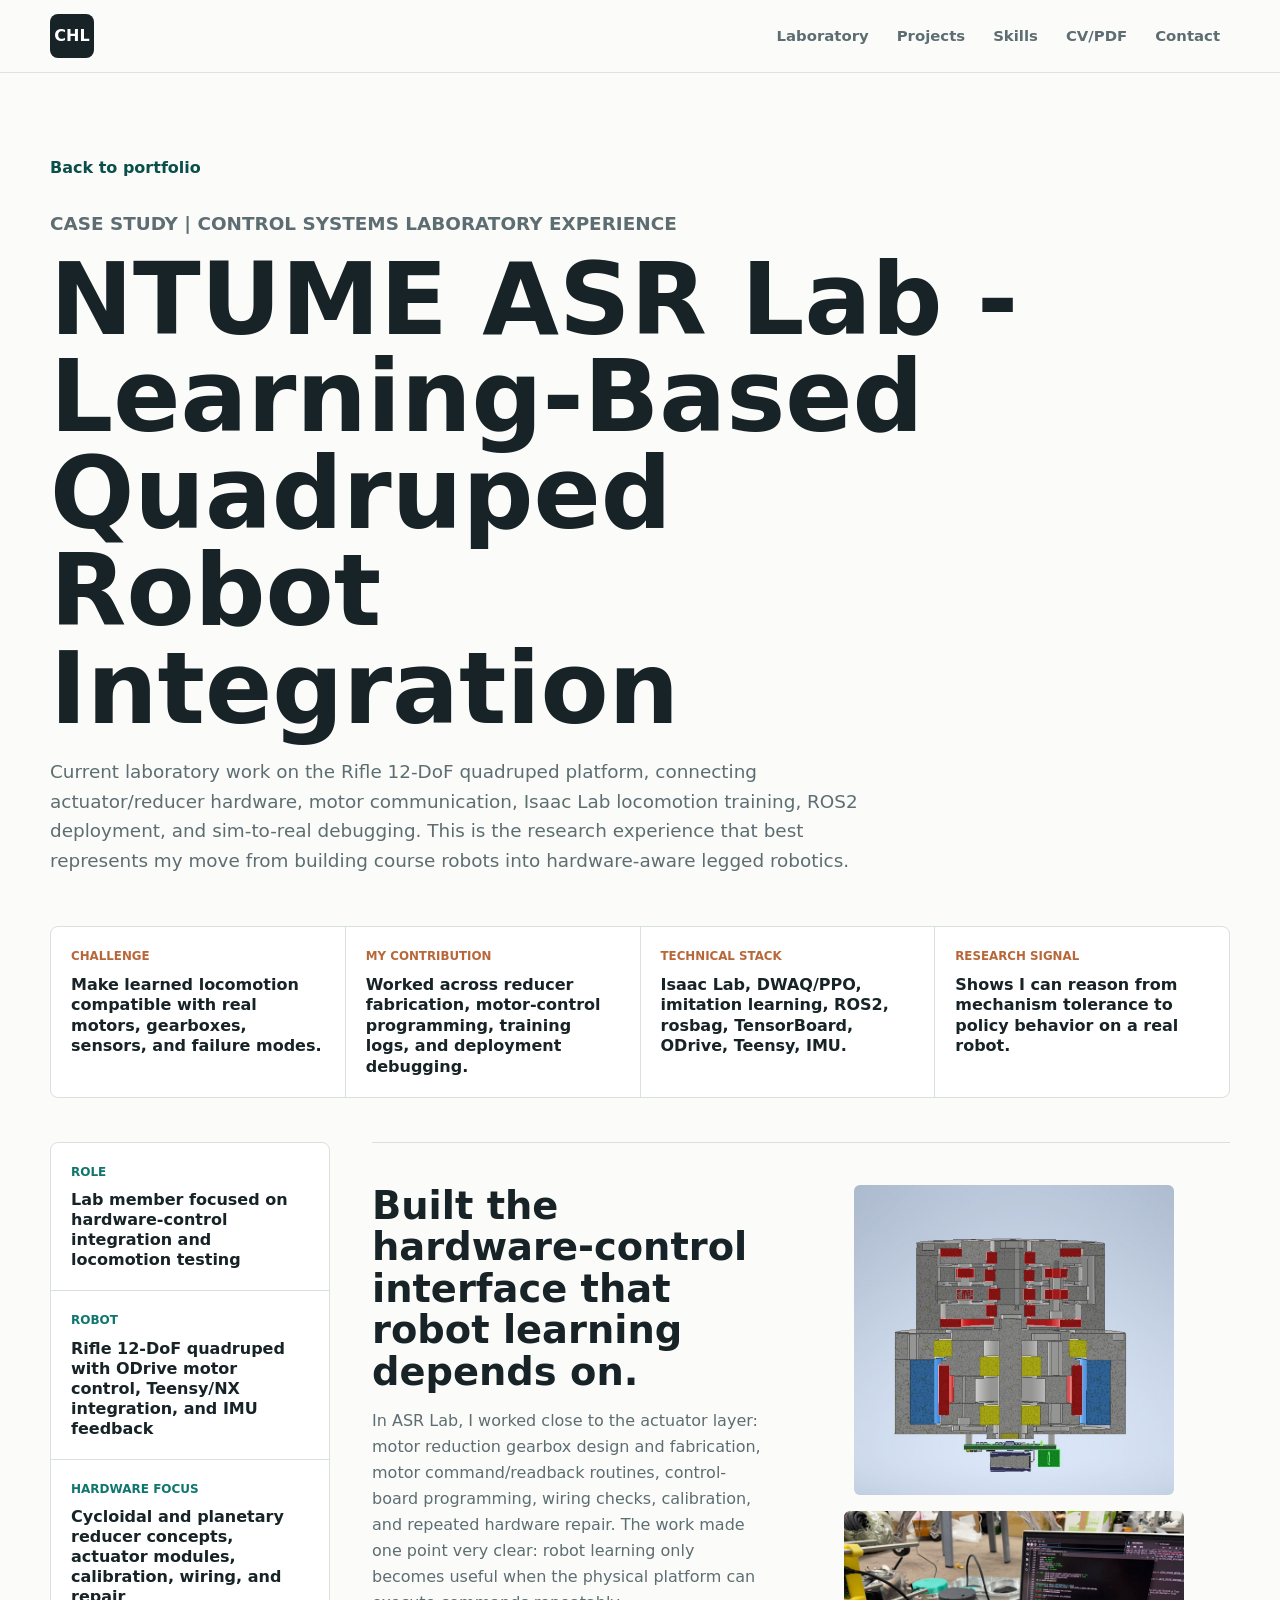
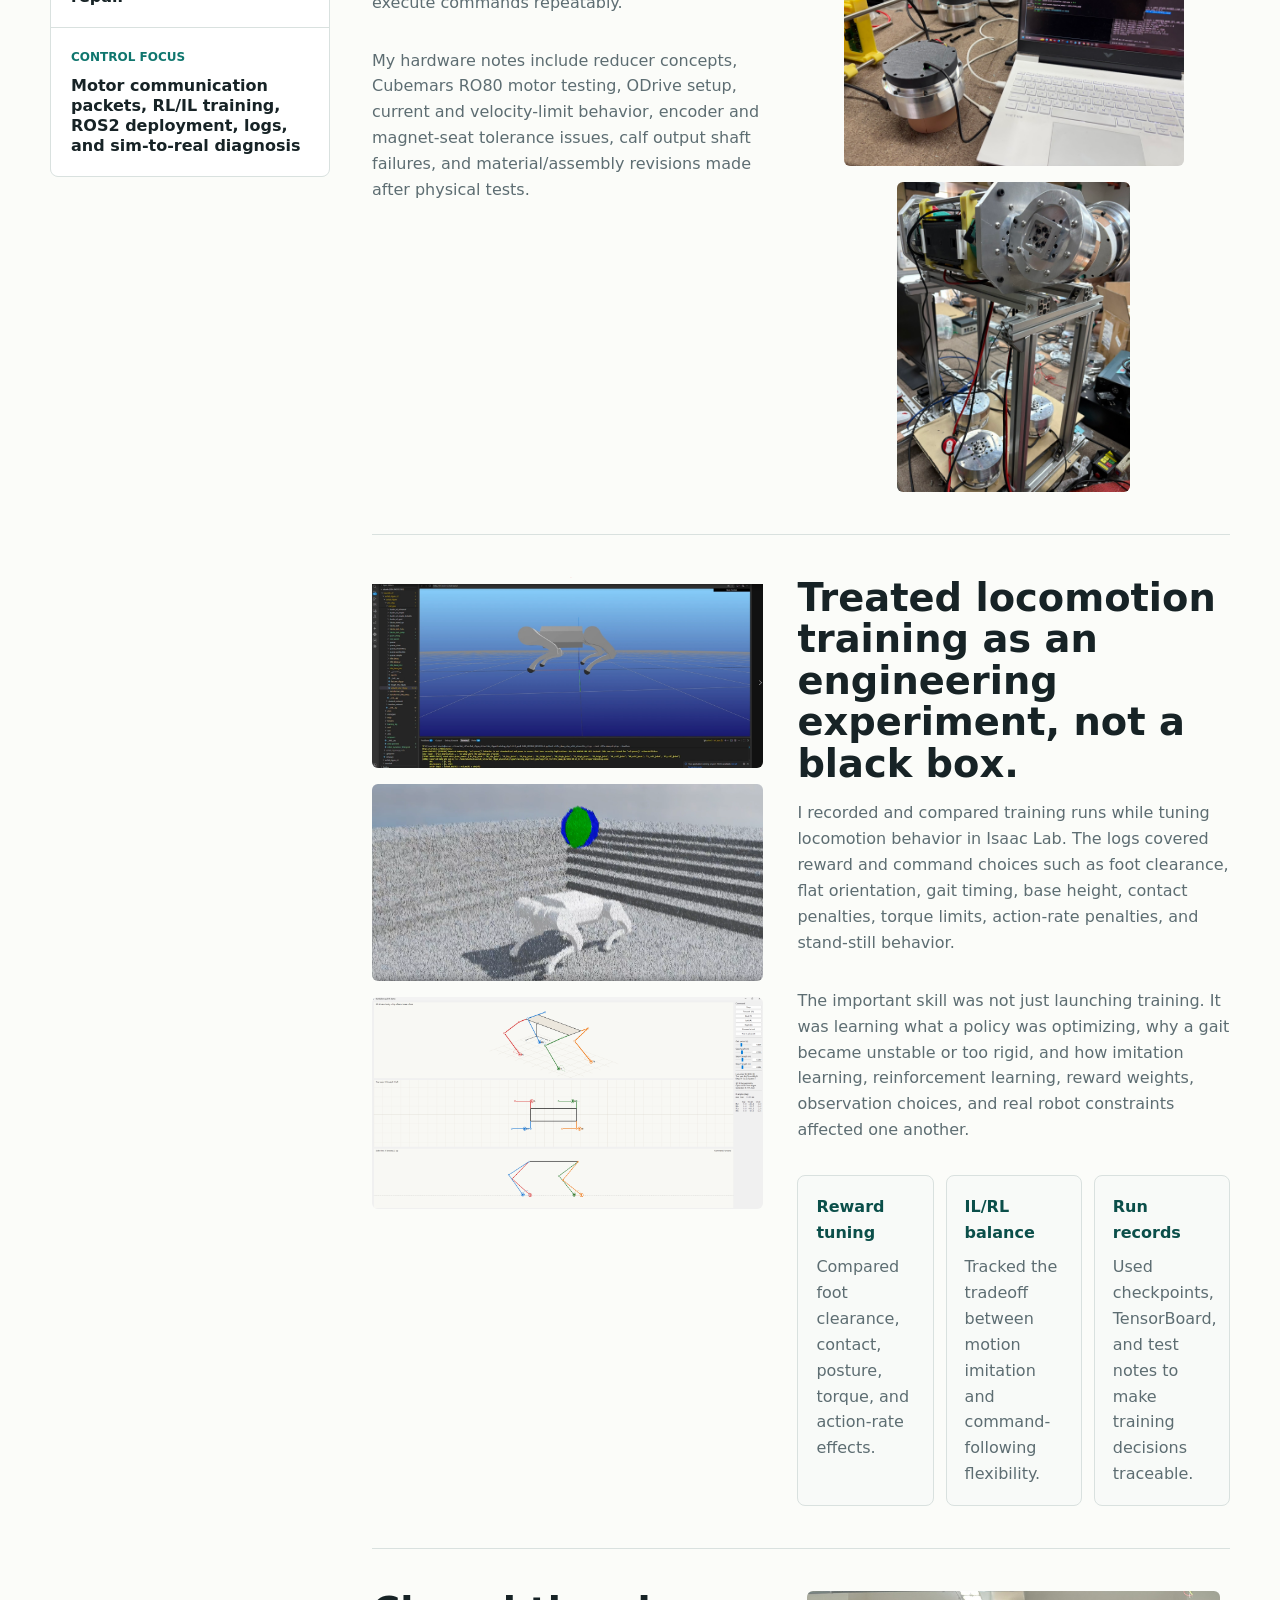
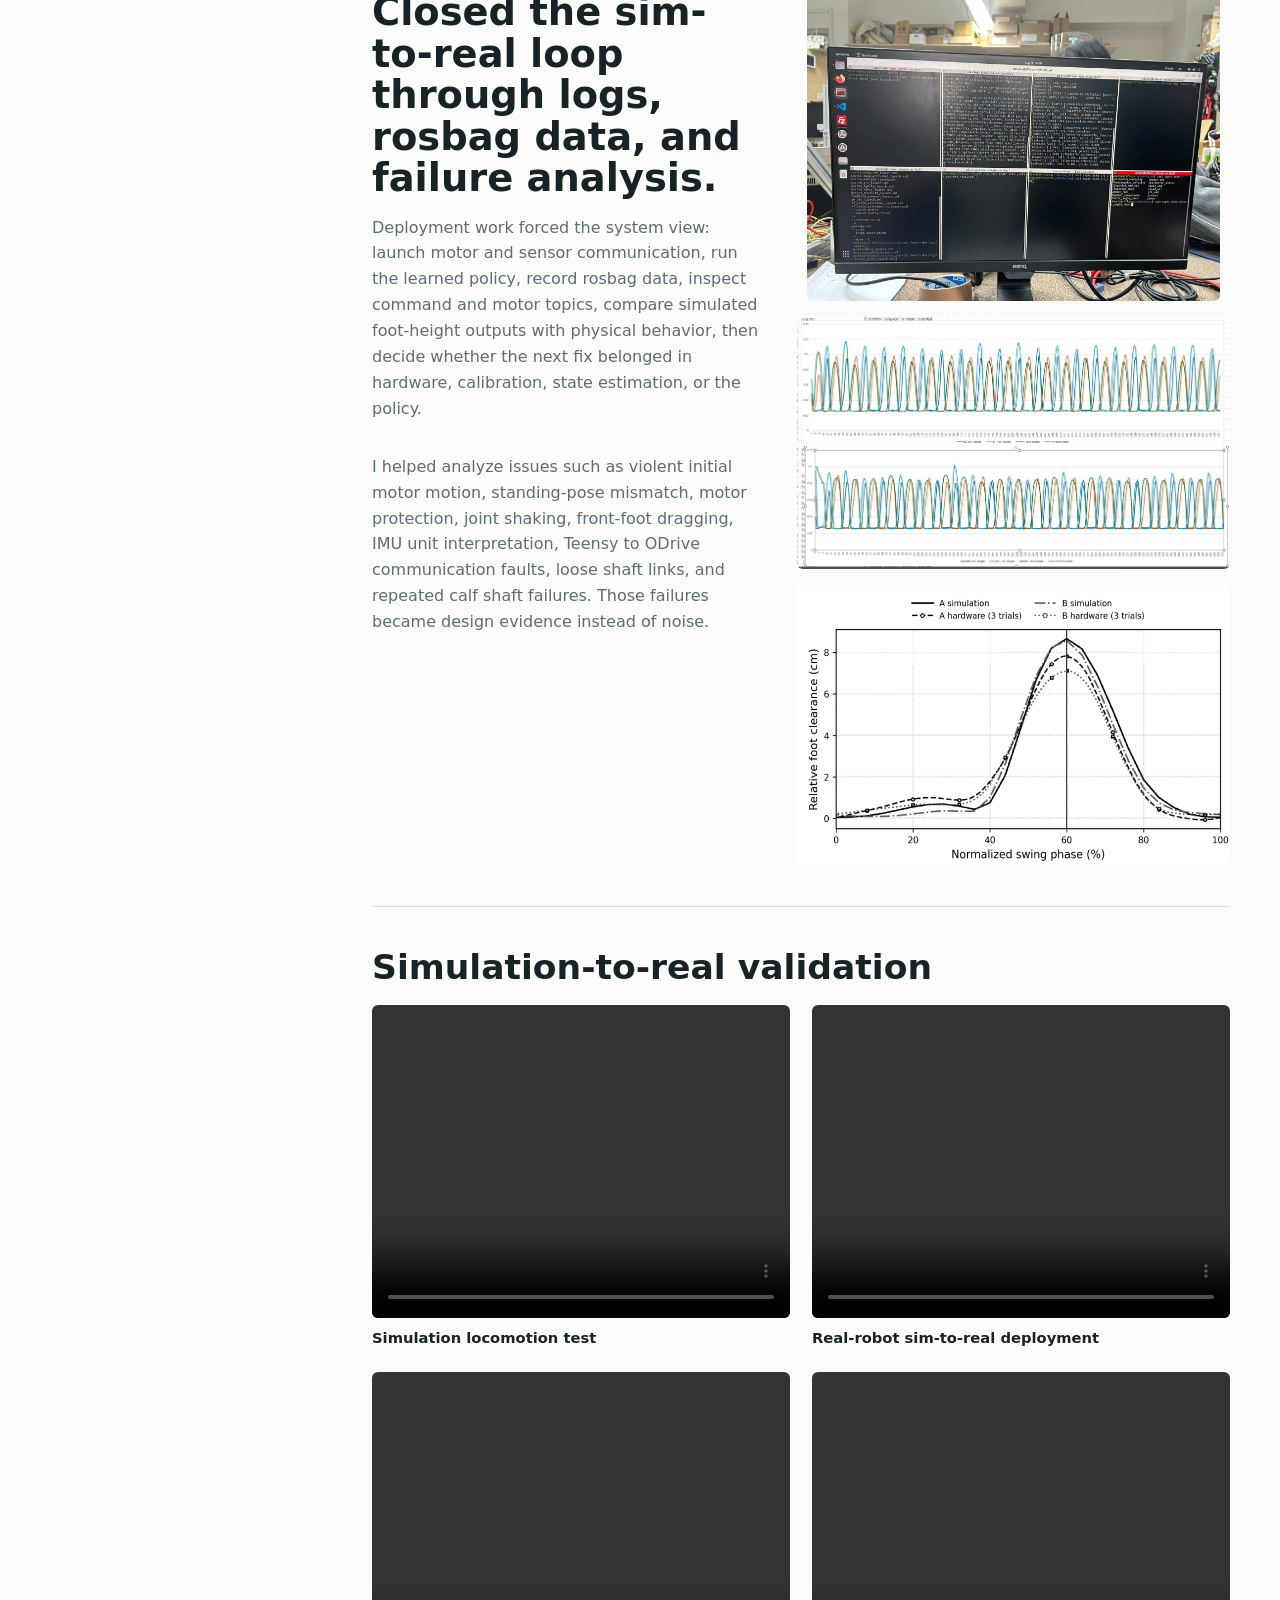
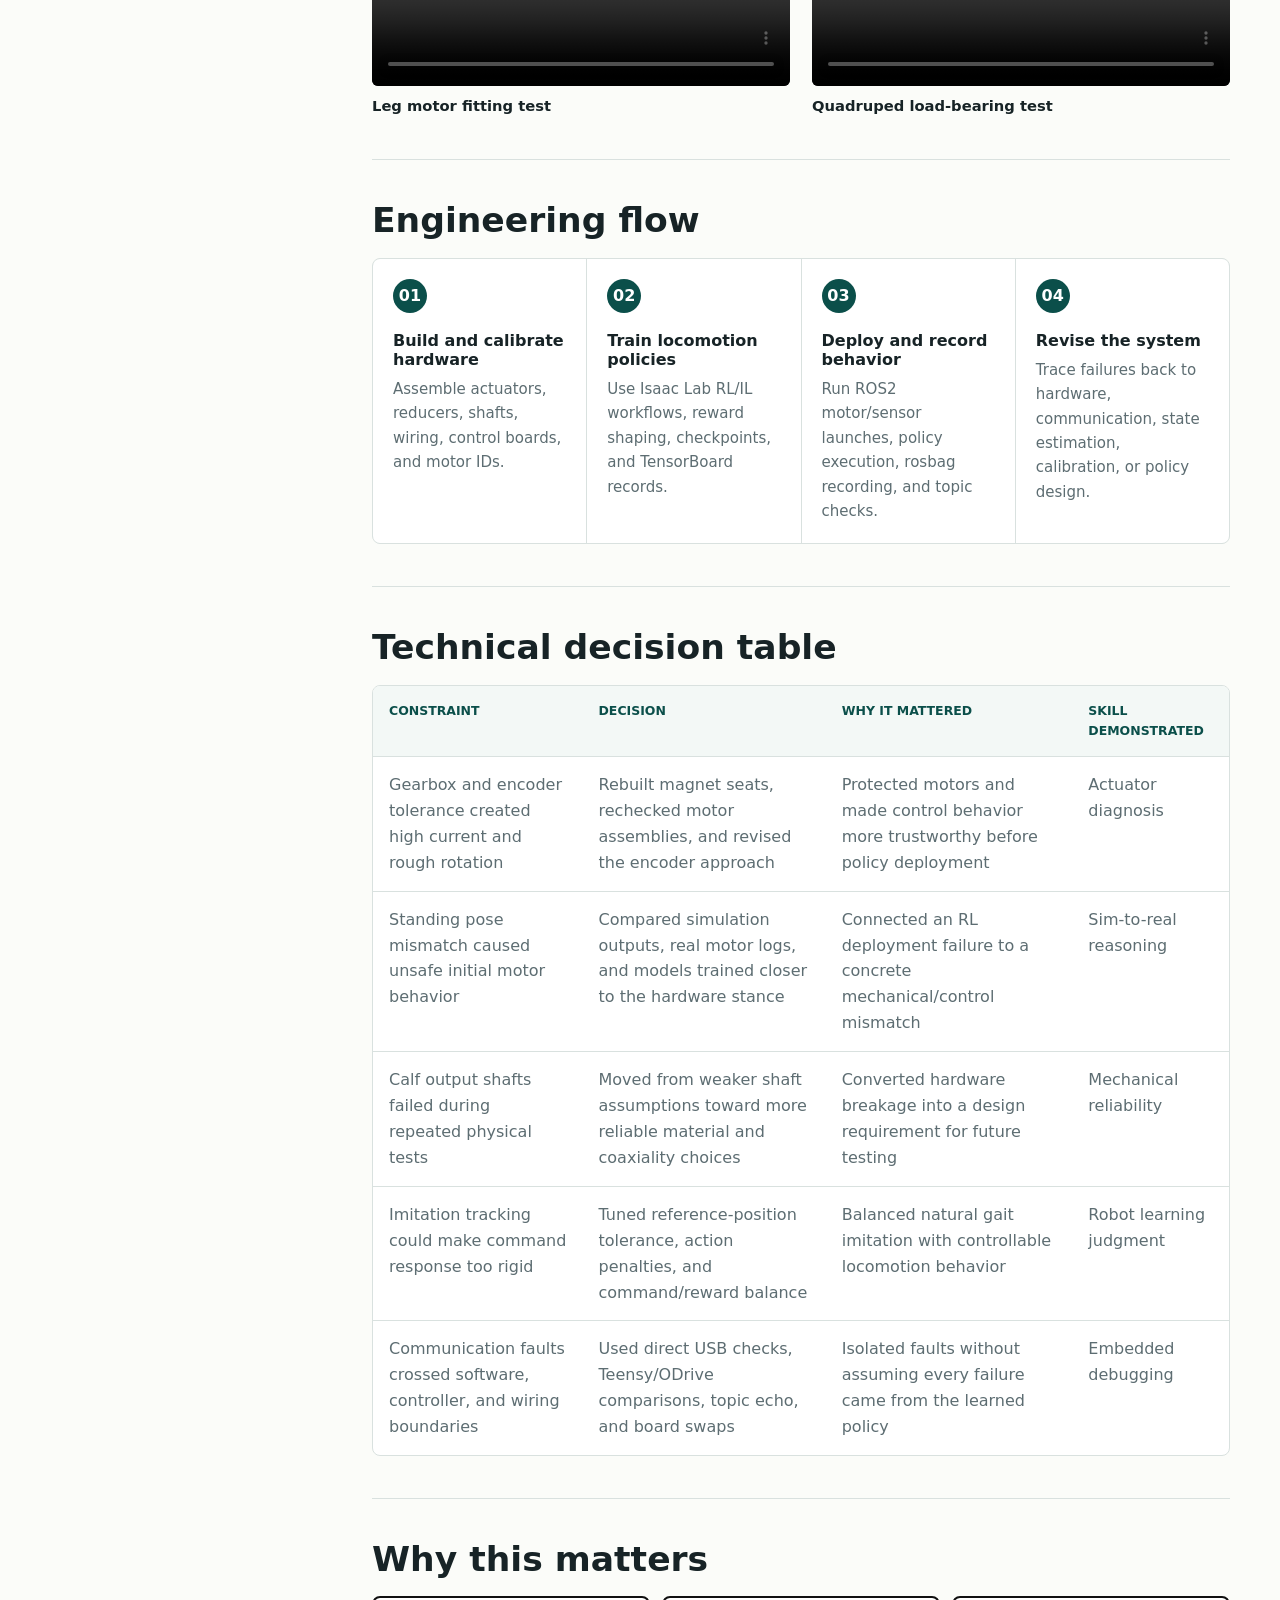
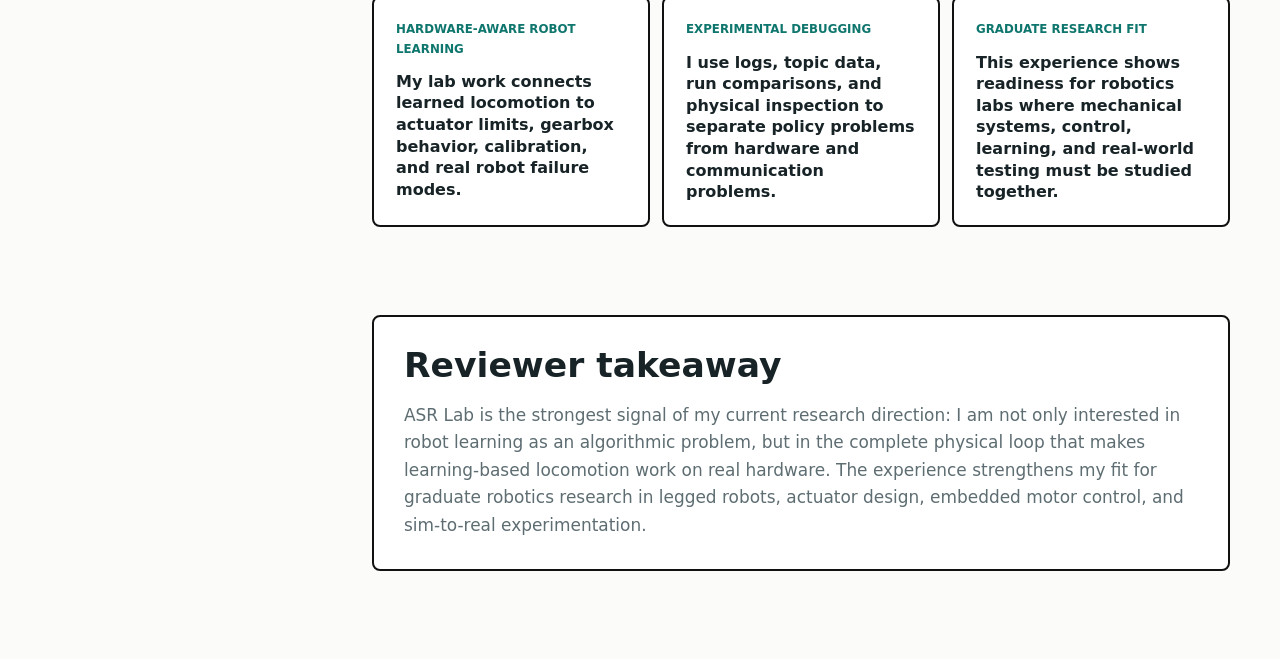
==== asr-lab.html @ 8e2e7cdd "Expand ASR lab validation videos" ====
<!doctype html>
<html lang="en">
  <head>
    <meta charset="utf-8" />
    <meta name="viewport" content="width=device-width, initial-scale=1" />
    <title>NTUME ASR Lab Quadruped Research | CHENG-HSUAN LEE</title>
    <meta
      name="description"
      content="Control systems laboratory experience of CHENG-HSUAN LEE in NTUME ASR Lab, focused on 12-DoF quadruped hardware, motor communication, Isaac Lab locomotion, and sim-to-real debugging."
    />
    <link rel="stylesheet" href="site.css?v=20260827-asr-lab-case-study" />
    <link rel="stylesheet" href="project.css?v=20260828-asr-video-grid-4up" />
  </head>
  <body class="project-page">
    <header class="site-header">
      <a class="brand" href="index.html#home" aria-label="CHENG-HSUAN LEE home">CHL</a>
      <nav class="nav-links" aria-label="Primary navigation">
        <a href="index.html#laboratory">Laboratory</a>
        <a href="index.html#projects">Projects</a>
        <a href="index.html#skills">Skills</a>
        <a href="index.html#materials">CV/PDF</a>
        <a href="index.html#contact">Contact</a>
      </nav>
    </header>

    <main>
      <section class="project-hero">
        <a href="index.html#projects">Back to portfolio</a>
        <p class="section-kicker">Case Study | Control Systems Laboratory Experience</p>
        <h1>NTUME ASR Lab - Learning-Based Quadruped Robot Integration</h1>
        <p>
          Current laboratory work on the Rifle 12-DoF quadruped platform, connecting actuator/reducer
          hardware, motor communication, Isaac Lab locomotion training, ROS2 deployment, and sim-to-real
          debugging. This is the research experience that best represents my move from building course
          robots into hardware-aware legged robotics.
        </p>
      </section>

      <section class="case-glance" aria-label="ASR Lab experience at a glance">
        <article>
          <span>Challenge</span>
          <strong>Make learned locomotion compatible with real motors, gearboxes, sensors, and failure modes.</strong>
        </article>
        <article>
          <span>My Contribution</span>
          <strong>Worked across reducer fabrication, motor-control programming, training logs, and deployment debugging.</strong>
        </article>
        <article>
          <span>Technical Stack</span>
          <strong>Isaac Lab, DWAQ/PPO, imitation learning, ROS2, rosbag, TensorBoard, ODrive, Teensy, IMU.</strong>
        </article>
        <article>
          <span>Research Signal</span>
          <strong>Shows I can reason from mechanism tolerance to policy behavior on a real robot.</strong>
        </article>
      </section>

      <section class="project-detail-shell">
        <aside class="fact-strip" aria-label="ASR Lab experience facts">
          <article>
            <span>Role</span>
            <strong>Lab member focused on hardware-control integration and locomotion testing</strong>
          </article>
          <article>
            <span>Robot</span>
            <strong>Rifle 12-DoF quadruped with ODrive motor control, Teensy/NX integration, and IMU feedback</strong>
          </article>
          <article>
            <span>Hardware Focus</span>
            <strong>Cycloidal and planetary reducer concepts, actuator modules, calibration, wiring, and repair</strong>
          </article>
          <article>
            <span>Control Focus</span>
            <strong>Motor communication packets, RL/IL training, ROS2 deployment, logs, and sim-to-real diagnosis</strong>
          </article>
        </aside>

        <section class="detail-layout">
          <article class="detail-feature asr-gallery-feature">
            <div class="detail-text">
              <h2>Built the hardware-control interface that robot learning depends on.</h2>
              <p>
                In ASR Lab, I worked close to the actuator layer: motor reduction gearbox design and
                fabrication, motor command/readback routines, control-board programming, wiring checks,
                calibration, and repeated hardware repair. The work made one point very clear: robot
                learning only becomes useful when the physical platform can execute commands repeatably.
              </p>
              <p>
                My hardware notes include reducer concepts, Cubemars RO80 motor testing, ODrive setup,
                current and velocity-limit behavior, encoder and magnet-seat tolerance issues, calf output
                shaft failures, and material/assembly revisions made after physical tests.
              </p>
            </div>
            <div class="feature-media asr-hardware-mosaic" aria-label="ASR Lab hardware media area">
              <figure class="media-photo media-primary">
                <img
                  src="assets/photos/asr-hardware-interface-gearbox.png"
                  alt="ASR Lab actuator and gearbox hardware interface documentation"
                />
              </figure>
              <figure class="media-photo media-secondary asr-compact-photo">
                <img
                  src="assets/photos/asr-hardware-interface-motor-a.jpg"
                  alt="ASR Lab quadruped actuator module and wiring close-up"
                />
              </figure>
              <figure class="media-photo media-secondary">
                <img
                  src="assets/photos/asr-hardware-interface-motor-b.jpg"
                  alt="ASR Lab quadruped hardware assembly and actuator testing view"
                />
              </figure>
            </div>
          </article>

          <article class="detail-feature reverse asr-gallery-feature">
            <div class="detail-text">
              <h2>Treated locomotion training as an engineering experiment, not a black box.</h2>
              <p>
                I recorded and compared training runs while tuning locomotion behavior in Isaac Lab. The
                logs covered reward and command choices such as foot clearance, flat orientation, gait
                timing, base height, contact penalties, torque limits, action-rate penalties, and
                stand-still behavior.
              </p>
              <p>
                The important skill was not just launching training. It was learning what a policy was
                optimizing, why a gait became unstable or too rigid, and how imitation learning,
                reinforcement learning, reward weights, observation choices, and real robot constraints
                affected one another.
              </p>
              <div class="decision-grid">
                <div class="decision-item">
                  <strong>Reward tuning</strong>
                  <p>Compared foot clearance, contact, posture, torque, and action-rate effects.</p>
                </div>
                <div class="decision-item">
                  <strong>IL/RL balance</strong>
                  <p>Tracked the tradeoff between motion imitation and command-following flexibility.</p>
                </div>
                <div class="decision-item">
                  <strong>Run records</strong>
                  <p>Used checkpoints, TensorBoard, and test notes to make training decisions traceable.</p>
                </div>
              </div>
            </div>
            <div class="feature-media asr-media-gallery asr-training-gallery" aria-label="ASR Lab training media area">
              <figure class="media-photo media-primary asr-gallery-wide">
                <img
                  src="assets/photos/asr-training-experiment.png"
                  alt="Isaac Lab locomotion training experiment and simulation screenshot"
                />
              </figure>
              <figure class="media-photo media-secondary">
                <img
                  src="assets/photos/asr-training-run-comparison.png"
                  alt="ASR Lab locomotion training run comparison and diagnostic plots"
                />
              </figure>
              <figure class="media-photo media-secondary">
                <img
                  src="assets/photos/asr-training-simulation-view.png"
                  alt="ASR Lab quadruped locomotion simulation environment view"
                />
              </figure>
            </div>
          </article>

          <article class="detail-feature asr-gallery-feature">
            <div class="detail-text">
              <h2>Closed the sim-to-real loop through logs, rosbag data, and failure analysis.</h2>
              <p>
                Deployment work forced the system view: launch motor and sensor communication, run the
                learned policy, record rosbag data, inspect command and motor topics, compare simulated
                foot-height outputs with physical behavior, then decide whether the next fix belonged in
                hardware, calibration, state estimation, or the policy.
              </p>
              <p>
                I helped analyze issues such as violent initial motor motion, standing-pose mismatch,
                motor protection, joint shaking, front-foot dragging, IMU unit interpretation, Teensy to
                ODrive communication faults, loose shaft links, and repeated calf shaft failures. Those
                failures became design evidence instead of noise.
              </p>
            </div>
            <div class="feature-media asr-media-gallery asr-deployment-gallery" aria-label="ASR Lab deployment media area">
              <figure class="media-photo media-primary asr-gallery-wide">
                <img
                  src="assets/photos/asr-sim-to-real-bench-test.jpg"
                  alt="ASR Lab actuator bench testing with control computer and motor hardware"
                />
              </figure>
              <figure class="media-photo media-secondary">
                <img
                  src="assets/photos/asr-sim-to-real-debug.jpg"
                  alt="ASR Lab sim-to-real debugging and quadruped deployment test documentation"
                />
              </figure>
              <figure class="media-photo media-secondary">
                <img
                  src="assets/photos/asr-sim-to-real-log-view.png"
                  alt="ASR Lab sim-to-real log review and debugging record"
                />
              </figure>
            </div>
          </article>

          <section class="case-module asr-video-reel" aria-labelledby="asr-sim-real-video-title">
            <h2 id="asr-sim-real-video-title">Simulation-to-real validation</h2>
            <div class="demo-video-grid asr-video-grid" aria-label="ASR Lab simulation and real-robot videos">
              <figure class="demo-video-card">
                <video controls preload="metadata" playsinline src="assets/videos/asr-locomotion-simulation.mp4"></video>
                <figcaption>Simulation locomotion test</figcaption>
              </figure>
              <figure class="demo-video-card">
                <video controls preload="metadata" playsinline src="assets/videos/asr-sim-to-real-deployment.mp4"></video>
                <figcaption>Real-robot sim-to-real deployment</figcaption>
              </figure>
              <figure class="demo-video-card">
                <video controls preload="metadata" playsinline src="assets/videos/asr-leg-motor-fitting.mp4"></video>
                <figcaption>Leg motor fitting test</figcaption>
              </figure>
              <figure class="demo-video-card">
                <video controls preload="metadata" playsinline src="assets/videos/asr-robot-dog-load-test.mp4"></video>
                <figcaption>Quadruped load-bearing test</figcaption>
              </figure>
            </div>
          </section>

          <section class="case-module" aria-labelledby="asr-flow-title">
            <h2 id="asr-flow-title">Engineering flow</h2>
            <div class="system-flow" aria-label="ASR Lab engineering flow">
              <article class="flow-step">
                <span>01</span>
                <strong>Build and calibrate hardware</strong>
                <p>Assemble actuators, reducers, shafts, wiring, control boards, and motor IDs.</p>
              </article>
              <article class="flow-step">
                <span>02</span>
                <strong>Train locomotion policies</strong>
                <p>Use Isaac Lab RL/IL workflows, reward shaping, checkpoints, and TensorBoard records.</p>
              </article>
              <article class="flow-step">
                <span>03</span>
                <strong>Deploy and record behavior</strong>
                <p>Run ROS2 motor/sensor launches, policy execution, rosbag recording, and topic checks.</p>
              </article>
              <article class="flow-step">
                <span>04</span>
                <strong>Revise the system</strong>
                <p>Trace failures back to hardware, communication, state estimation, calibration, or policy design.</p>
              </article>
            </div>
          </section>

          <section class="case-module" aria-labelledby="asr-table-title">
            <h2 id="asr-table-title">Technical decision table</h2>
            <div class="decision-table-wrap">
              <table class="decision-table">
                <thead>
                  <tr>
                    <th>Constraint</th>
                    <th>Decision</th>
                    <th>Why it mattered</th>
                    <th>Skill demonstrated</th>
                  </tr>
                </thead>
                <tbody>
                  <tr>
                    <td>Gearbox and encoder tolerance created high current and rough rotation</td>
                    <td>Rebuilt magnet seats, rechecked motor assemblies, and revised the encoder approach</td>
                    <td>Protected motors and made control behavior more trustworthy before policy deployment</td>
                    <td>Actuator diagnosis</td>
                  </tr>
                  <tr>
                    <td>Standing pose mismatch caused unsafe initial motor behavior</td>
                    <td>Compared simulation outputs, real motor logs, and models trained closer to the hardware stance</td>
                    <td>Connected an RL deployment failure to a concrete mechanical/control mismatch</td>
                    <td>Sim-to-real reasoning</td>
                  </tr>
                  <tr>
                    <td>Calf output shafts failed during repeated physical tests</td>
                    <td>Moved from weaker shaft assumptions toward more reliable material and coaxiality choices</td>
                    <td>Converted hardware breakage into a design requirement for future testing</td>
                    <td>Mechanical reliability</td>
                  </tr>
                  <tr>
                    <td>Imitation tracking could make command response too rigid</td>
                    <td>Tuned reference-position tolerance, action penalties, and command/reward balance</td>
                    <td>Balanced natural gait imitation with controllable locomotion behavior</td>
                    <td>Robot learning judgment</td>
                  </tr>
                  <tr>
                    <td>Communication faults crossed software, controller, and wiring boundaries</td>
                    <td>Used direct USB checks, Teensy/ODrive comparisons, topic echo, and board swaps</td>
                    <td>Isolated faults without assuming every failure came from the learned policy</td>
                    <td>Embedded debugging</td>
                  </tr>
                </tbody>
              </table>
            </div>
          </section>

          <section class="case-module applicant-signal" aria-labelledby="asr-signal-title">
            <h2 id="asr-signal-title">Why this matters</h2>
            <div class="signal-grid">
              <article>
                <span>Hardware-aware robot learning</span>
                <strong>My lab work connects learned locomotion to actuator limits, gearbox behavior, calibration, and real robot failure modes.</strong>
              </article>
              <article>
                <span>Experimental debugging</span>
                <strong>I use logs, topic data, run comparisons, and physical inspection to separate policy problems from hardware and communication problems.</strong>
              </article>
              <article>
                <span>Graduate research fit</span>
                <strong>This experience shows readiness for robotics labs where mechanical systems, control, learning, and real-world testing must be studied together.</strong>
              </article>
            </div>
          </section>

          <section class="takeaway-band" aria-labelledby="asr-takeaway-title">
            <h2 id="asr-takeaway-title">Reviewer takeaway</h2>
            <p>
              ASR Lab is the strongest signal of my current research direction: I am not only interested
              in robot learning as an algorithmic problem, but in the complete physical loop that makes
              learning-based locomotion work on real hardware. The experience strengthens my fit for
              graduate robotics research in legged robots, actuator design, embedded motor control, and
              sim-to-real experimentation.
            </p>
          </section>
        </section>
      </section>
    </main>
  </body>
</html>
---- site.css ----
:root {
  color-scheme: light;
  --ink: #172326;
  --muted: #5d6d72;
  --line: #d9e1df;
  --panel: #ffffff;
  --soft: #f4f7f4;
  --field: #e8efec;
  --accent: #0f766e;
  --accent-dark: #0b4f4a;
  --warm: #b8673a;
  --blue: #315f8b;
  --shadow: 0 18px 55px rgba(23, 35, 38, 0.1);
  --max: 1180px;
}

* {
  box-sizing: border-box;
}

html {
  scroll-behavior: smooth;
}

body {
  margin: 0;
  color: var(--ink);
  background: #fbfcf9;
  font-family:
    Inter, ui-sans-serif, system-ui, -apple-system, BlinkMacSystemFont, "Segoe UI", Arial, sans-serif;
  line-height: 1.62;
}

a {
  color: inherit;
}

.site-header {
  position: sticky;
  top: 0;
  z-index: 20;
  display: flex;
  align-items: center;
  justify-content: space-between;
  gap: 24px;
  padding: 14px max(24px, calc((100vw - var(--max)) / 2));
  background: rgba(251, 252, 249, 0.92);
  border-bottom: 1px solid rgba(217, 225, 223, 0.9);
  backdrop-filter: blur(16px);
}

.brand {
  display: grid;
  width: 44px;
  height: 44px;
  place-items: center;
  color: #fff;
  background: var(--ink);
  border-radius: 8px;
  font-weight: 800;
  text-decoration: none;
  letter-spacing: 0;
}

.nav-links {
  display: flex;
  flex-wrap: wrap;
  justify-content: flex-end;
  gap: 8px;
}

.nav-links a {
  padding: 8px 10px;
  border-radius: 8px;
  color: var(--muted);
  font-size: 0.93rem;
  font-weight: 650;
  text-decoration: none;
}

.nav-links a:hover,
.nav-links a:focus-visible {
  color: var(--ink);
  background: var(--field);
  outline: none;
}

.hero {
  min-height: 78svh;
  display: grid;
  align-items: center;
  background:
    linear-gradient(135deg, rgba(15, 118, 110, 0.12), transparent 42%),
    linear-gradient(315deg, rgba(184, 103, 58, 0.14), transparent 44%),
    #f7faf7;
  border-bottom: 1px solid var(--line);
}

.hero-content {
  width: min(var(--max), calc(100% - 48px));
  margin: 0 auto;
  padding: 98px 0 74px;
}

.eyebrow,
.section-kicker,
.tag {
  margin: 0 0 12px;
  color: var(--accent);
  font-size: 0.76rem;
  font-weight: 800;
  letter-spacing: 0;
  text-transform: uppercase;
}

h1,
h2,
h3,
p {
  margin-top: 0;
}

h1 {
  max-width: 920px;
  margin-bottom: 20px;
  font-size: clamp(3.2rem, 10vw, 8rem);
  line-height: 0.94;
  letter-spacing: 0;
}

.mobile-name-break {
  display: none;
}

h2 {
  margin-bottom: 0;
  font-size: clamp(2rem, 4.2vw, 4.1rem);
  line-height: 1.05;
  letter-spacing: 0;
}

h3 {
  margin-bottom: 14px;
  font-size: clamp(1.26rem, 2vw, 1.85rem);
  line-height: 1.18;
  letter-spacing: 0;
}

.hero-copy {
  max-width: 770px;
  color: var(--muted);
  font-size: clamp(1.05rem, 2vw, 1.34rem);
}

.hero-proof {
  display: grid;
  grid-template-columns: repeat(4, minmax(0, 1fr));
  gap: 1px;
  max-width: 1080px;
  margin-top: 32px;
  overflow: hidden;
  border: 1px solid rgba(17, 17, 17, 0.18);
  border-radius: 8px;
  background: rgba(17, 17, 17, 0.18);
}

.hero-proof article {
  min-height: 126px;
  padding: 20px;
  background: rgba(255, 255, 255, 0.86);
}

.hero-proof strong {
  display: block;
  margin-bottom: 8px;
  color: var(--accent-dark);
  font-size: clamp(1.45rem, 3vw, 2rem);
  line-height: 1;
}

.hero-proof span {
  color: var(--muted);
}

.hero-actions {
  display: flex;
  flex-wrap: wrap;
  gap: 10px;
  margin-top: 26px;
}

.button {
  display: inline-flex;
  min-height: 44px;
  align-items: center;
  justify-content: center;
  border: 1px solid transparent;
  border-radius: 8px;
  padding: 10px 16px;
  font: inherit;
  font-weight: 760;
  text-decoration: none;
  cursor: pointer;
}

.button.primary {
  color: #fff;
  background: var(--accent);
}

.button.secondary {
  color: var(--accent-dark);
  background: #fff;
  border-color: rgba(15, 118, 110, 0.24);
}

.button.disabled {
  color: var(--muted);
  background: var(--field);
  cursor: default;
}

.section {
  width: min(var(--max), calc(100% - 48px));
  margin: 0 auto;
  padding: 88px 0;
}

.intro-band,
.lab-band,
.education-band {
  width: 100%;
  padding-inline: max(24px, calc((100vw - var(--max)) / 2));
  background: var(--soft);
}

.lab-band {
  background: #eaf2f0;
}

.education-band {
  background: #f4efe8;
}

.section-grid {
  display: grid;
  grid-template-columns: minmax(280px, 0.82fr) minmax(300px, 1fr);
  gap: 46px;
  align-items: start;
}

.section-heading {
  max-width: 880px;
  margin-bottom: 38px;
}

.section-heading p:last-child {
  max-width: 760px;
  margin: 16px 0 0;
  color: var(--muted);
}

.compact-heading {
  max-width: 960px;
  margin-bottom: 26px;
}

.profile-copy {
  color: var(--muted);
  font-size: 1.05rem;
}

.profile-copy p:last-child {
  margin-bottom: 0;
}

.stat-row {
  display: grid;
  grid-template-columns: repeat(4, 1fr);
  gap: 1px;
  margin-top: 50px;
  overflow: hidden;
  border: 1px solid var(--line);
  border-radius: 8px;
  background: var(--line);
}

.stat-row article {
  min-height: 126px;
  padding: 22px;
  background: var(--panel);
}

.stat-row strong {
  display: block;
  margin-bottom: 8px;
  color: var(--accent-dark);
  font-size: 2rem;
  line-height: 1;
}

.stat-row span {
  color: var(--muted);
}

.lab-spotlight {
  border-top: 1px solid rgba(15, 118, 110, 0.18);
  border-bottom: 1px solid rgba(15, 118, 110, 0.18);
}

.laboratory-heading {
  max-width: 980px;
}

.laboratory-proof-strip {
  display: grid;
  grid-template-columns: repeat(4, minmax(0, 1fr));
  gap: 1px;
  margin-bottom: 34px;
  overflow: hidden;
  border: 1px solid var(--line);
  border-radius: 8px;
  background: var(--line);
}

.laboratory-proof-strip article {
  min-height: 150px;
  padding: 22px;
  background: #fff;
}

.laboratory-proof-strip span {
  display: block;
  margin-bottom: 10px;
  color: var(--warm);
  font-size: 0.74rem;
  font-weight: 850;
  text-transform: uppercase;
}

.laboratory-proof-strip strong {
  display: block;
  color: var(--ink);
  line-height: 1.34;
}

.laboratory-feature {
  display: grid;
  grid-template-columns: minmax(300px, 0.95fr) minmax(340px, 1.05fr);
  gap: 42px;
  align-items: center;
  padding: 14px 0 28px;
}

.laboratory-skills {
  margin-top: 28px;
}

.project-showcase {
  display: grid;
  gap: 0;
}

.project-feature {
  display: grid;
  grid-template-columns: minmax(300px, 0.9fr) minmax(340px, 1.1fr);
  gap: 42px;
  align-items: center;
  padding: 48px 0;
  border-top: 1px solid var(--line);
}

.project-feature:last-child {
  border-bottom: 1px solid var(--line);
}

.project-feature.reverse .project-text {
  order: 2;
}

.project-text {
  display: grid;
  gap: 16px;
}

.project-text p:not(.tag),
.project-text li {
  color: var(--muted);
}

.project-text .project-signal {
  margin: 0;
  padding: 15px 16px;
  color: var(--ink);
  font-weight: 720;
  line-height: 1.45;
  border: 1px solid rgba(17, 17, 17, 0.28);
  border-radius: 8px;
  background: #fff;
}

.project-evidence {
  display: grid;
  gap: 10px;
}

.project-evidence article {
  padding: 14px 16px;
  border-left: 3px solid var(--accent);
  background: #f7faf7;
}

.project-evidence span {
  display: block;
  margin-bottom: 4px;
  color: var(--warm);
  font-size: 0.74rem;
  font-weight: 800;
  text-transform: uppercase;
}

.project-evidence strong {
  display: block;
  color: var(--ink);
  font-size: 0.98rem;
  line-height: 1.35;
}

.feature-media {
  display: grid;
  grid-template-columns: repeat(2, minmax(0, 1fr));
  gap: 12px;
  align-items: stretch;
}

.feature-media.media-stack {
  grid-template-columns: 1fr;
  gap: 18px;
  align-items: center;
}

.feature-media.media-stack .media-photo {
  width: 100%;
}

.feature-media.media-stack .media-photo :is(img, video) {
  width: 100%;
  max-width: 100%;
  max-height: none;
}

.feature-media.media-stack .portrait-photo img {
  width: min(78%, 520px);
}

.feature-media.mechanism-media {
  justify-items: end;
}

.feature-media.mechanism-media .media-photo img {
  width: min(74%, 500px);
}

.feature-media.mechanism-media .portrait-photo img {
  width: min(46%, 310px);
}

.feature-media.robot-dog-media,
.feature-media.drone-media {
  gap: 14px;
}

.feature-media.robot-dog-media .media-photo :is(img, video) {
  width: min(70%, 430px);
}

.feature-media.drone-media .media-photo :is(img, video) {
  width: min(76%, 390px);
}

.feature-media.frc-media {
  gap: 14px;
}

.feature-media.frc-media .media-photo img {
  width: min(86%, 500px);
}

.feature-media.asr-lab-media .media-placeholder {
  min-height: 250px;
}

.feature-media.media-stack .media-placeholder {
  width: 100%;
  min-height: 230px;
}

.award-list,
.skills-layout article,
.file-placeholder,
.contact-card {
  border: 1px solid var(--line);
  border-radius: 8px;
  background: var(--panel);
}

.compact-list {
  margin: 0;
  padding-left: 20px;
}

.compact-list li + li {
  margin-top: 8px;
}

.placeholder-row,
.placeholder-strip {
  display: grid;
  grid-template-columns: repeat(2, minmax(0, 1fr));
  gap: 10px;
}

.media-placeholder {
  display: grid;
  min-height: 148px;
  place-items: center;
  padding: 18px;
  color: #333;
  text-align: center;
  border: 2px solid #111;
  border-radius: 8px;
  background: #fff;
}

.media-photo {
  display: flex;
  align-items: center;
  justify-content: center;
  margin: 0;
  overflow: visible;
  border: 0;
  border-radius: 0;
  background: transparent;
}

.media-placeholder.media-primary,
.media-placeholder.media-secondary {
  min-height: 340px;
}

.media-photo :is(img, video) {
  display: block;
  width: auto;
  max-width: 100%;
  height: auto;
  max-height: 520px;
  object-fit: contain;
  border: 0;
  border-radius: 6px;
  background: transparent;
}

.media-photo video {
  background: #f7faf7;
}

.media-placeholder strong {
  display: block;
  margin-bottom: 4px;
  color: #111;
  font-size: 0.95rem;
}

.media-placeholder span {
  display: block;
  font-size: 0.88rem;
}

.text-link {
  display: inline-flex;
  justify-self: start;
  align-items: center;
  gap: 10px;
  min-height: 40px;
  padding: 10px 16px;
  color: var(--accent-dark);
  font-weight: 800;
  text-decoration: none;
  border: 2px solid #111;
  border-radius: 8px;
  background: #fff;
  transition:
    border-color 160ms ease,
    background 160ms ease;
}

.text-link::after {
  content: "->";
  font-weight: 900;
}

.text-link:hover,
.text-link:focus-visible {
  color: #111;
  background: #f4f0df;
  border-color: var(--accent-dark);
}

.laboratory-detail-link {
  margin-top: 2px;
}

.awards-layout,
.skills-layout,
.file-placeholder-grid {
  display: grid;
  gap: 16px;
}

.awards-layout {
  grid-template-columns: repeat(2, minmax(0, 1fr));
}

.award-list {
  padding: 28px;
}

.award-list ul {
  margin: 0 0 18px;
  padding-left: 20px;
  color: var(--muted);
}

.award-list li + li {
  margin-top: 10px;
}

.award-list p {
  margin-bottom: 0;
  color: var(--muted);
}

.skills-layout {
  grid-template-columns: repeat(4, minmax(0, 1fr));
}

.skills-layout article {
  padding: 24px;
}

.skills-layout h3 {
  font-size: 1.14rem;
}

.skills-layout p {
  margin-bottom: 0;
  color: var(--muted);
}

.timeline {
  display: grid;
  gap: 24px;
}

.timeline article {
  padding-left: 20px;
  border-left: 3px solid var(--warm);
}

.timeline span {
  display: block;
  margin-bottom: 6px;
  color: var(--warm);
  font-weight: 800;
}

.timeline p {
  margin-bottom: 0;
  color: var(--muted);
}

.reports-section {
  width: min(1280px, calc(100% - 48px));
}

.file-placeholder-grid {
  grid-template-columns: repeat(3, minmax(0, 1fr));
}

.file-placeholder {
  min-height: 220px;
  padding: 24px;
  border: 2px solid #111;
  background: #fff;
}

.file-placeholder span {
  display: block;
  margin-bottom: 18px;
  color: var(--accent);
  font-size: 0.75rem;
  font-weight: 800;
  text-transform: uppercase;
}

.file-placeholder strong {
  display: block;
  margin-bottom: 10px;
  font-size: 1.2rem;
  line-height: 1.2;
}

.file-placeholder p {
  margin-bottom: 0;
  color: var(--muted);
}

.document-library {
  display: grid;
  gap: 18px;
}

.document-resume-card,
.document-group,
.document-subgroup {
  border: 1px solid var(--line);
  border-radius: 8px;
  background: var(--panel);
}

.document-resume-card {
  display: grid;
  grid-template-columns: minmax(160px, 0.3fr) minmax(260px, 1fr);
  gap: 16px;
  align-items: center;
  padding: 22px 24px;
  border: 2px solid #111;
  background: #fff;
  text-decoration: none;
  transition: border-color 160ms ease, box-shadow 160ms ease, transform 160ms ease;
}

.document-resume-card:hover,
.document-resume-card:focus-visible {
  border-color: var(--accent);
  box-shadow: 0 12px 24px rgba(17, 24, 39, 0.1);
  transform: translateY(-1px);
}

.document-resume-card span,
.document-group-heading span,
.document-link span {
  color: var(--accent);
  font-size: 0.74rem;
  font-weight: 850;
  text-transform: uppercase;
}

.document-resume-card span {
  display: block;
}

.document-resume-card strong {
  color: var(--ink);
  font-size: 1.28rem;
  line-height: 1.2;
}

.document-resume-card p {
  margin: 4px 0 0;
  color: var(--muted);
}

.document-group {
  padding: 26px;
}

.document-group-heading {
  display: grid;
  gap: 8px;
  margin-bottom: 20px;
}

.document-group-heading h3 {
  margin: 0;
  font-size: clamp(1.45rem, 2.5vw, 2.2rem);
  line-height: 1.08;
}

.document-group-heading p {
  max-width: 820px;
  margin: 0;
  color: var(--muted);
}

.document-tabs {
  display: grid;
  gap: 16px;
  min-width: 0;
}

.document-tab-input {
  position: absolute;
  width: 1px;
  height: 1px;
  opacity: 0;
  pointer-events: none;
}

.document-tab-list {
  display: flex;
  flex-wrap: wrap;
  gap: 8px;
  padding-bottom: 12px;
  border-bottom: 1px solid var(--line);
}

.document-tab-list label {
  display: inline-flex;
  min-height: 42px;
  align-items: center;
  justify-content: center;
  padding: 10px 14px;
  color: var(--accent-dark);
  font-size: 0.94rem;
  font-weight: 850;
  line-height: 1.1;
  cursor: pointer;
  border: 1px solid var(--line);
  border-radius: 8px;
  background: #fff;
  transition:
    color 160ms ease,
    border-color 160ms ease,
    background 160ms ease;
}

.document-tab-list label:hover {
  color: #111;
  border-color: var(--accent-dark);
  background: #f4f0df;
}

.document-tab-panels {
  min-width: 0;
}

.document-tab-panels > .document-tab-panel {
  display: none;
}

#major-tab-drone:checked ~ .document-tab-list label[for="major-tab-drone"],
#major-tab-robot:checked ~ .document-tab-list label[for="major-tab-robot"],
#major-tab-mechanism:checked ~ .document-tab-list label[for="major-tab-mechanism"],
#other-tab-numerical:checked ~ .document-tab-list label[for="other-tab-numerical"],
#other-tab-thermal:checked ~ .document-tab-list label[for="other-tab-thermal"],
#other-tab-experiments:checked ~ .document-tab-list label[for="other-tab-experiments"] {
  color: #fff;
  border-color: #111;
  background: var(--accent-dark);
}

#major-tab-drone:focus-visible ~ .document-tab-list label[for="major-tab-drone"],
#major-tab-robot:focus-visible ~ .document-tab-list label[for="major-tab-robot"],
#major-tab-mechanism:focus-visible ~ .document-tab-list label[for="major-tab-mechanism"],
#other-tab-numerical:focus-visible ~ .document-tab-list label[for="other-tab-numerical"],
#other-tab-thermal:focus-visible ~ .document-tab-list label[for="other-tab-thermal"],
#other-tab-experiments:focus-visible ~ .document-tab-list label[for="other-tab-experiments"] {
  outline: 3px solid rgba(15, 118, 110, 0.25);
  outline-offset: 2px;
}

#major-tab-drone:checked ~ .document-tab-panels #major-panel-drone,
#major-tab-robot:checked ~ .document-tab-panels #major-panel-robot,
#major-tab-mechanism:checked ~ .document-tab-panels #major-panel-mechanism,
#other-tab-numerical:checked ~ .document-tab-panels #other-panel-numerical,
#other-tab-thermal:checked ~ .document-tab-panels #other-panel-thermal,
#other-tab-experiments:checked ~ .document-tab-panels #other-panel-experiments {
  display: grid;
}

.document-project-grid,
.other-course-grid {
  display: grid;
  gap: 14px;
}

.document-project-grid {
  grid-template-columns: minmax(320px, 1.28fr) repeat(2, minmax(260px, 0.86fr));
}

.other-course-grid {
  grid-template-columns: repeat(3, minmax(0, 1fr));
}

.document-subgroup {
  display: grid;
  align-content: start;
  gap: 14px;
  min-width: 0;
  padding: 20px;
}

.document-subgroup h4 {
  margin: 0;
  color: var(--ink);
  font-size: 1.12rem;
  line-height: 1.2;
}

.document-subgroup > p {
  margin: -6px 0 0;
  color: var(--muted);
  font-size: 0.95rem;
}

.document-list {
  display: grid;
  gap: 10px;
}

.document-link {
  display: grid;
  gap: 7px;
  min-width: 0;
  padding: 16px;
  color: var(--ink);
  text-decoration: none;
  border: 1px solid var(--line);
  border-radius: 8px;
  background: #fff;
  transition:
    border-color 160ms ease,
    background 160ms ease,
    transform 160ms ease;
}

.document-link.featured {
  border: 2px solid #111;
  background: #fbfff9;
}

.document-link:hover,
.document-link:focus-visible {
  border-color: var(--accent-dark);
  background: #f4f0df;
  transform: translateY(-1px);
}

.document-link strong {
  color: var(--ink);
  line-height: 1.22;
}

.document-link p {
  margin: 0;
  color: var(--muted);
  font-size: 0.94rem;
}

.document-mini-list {
  display: grid;
  grid-template-columns: repeat(2, minmax(0, 1fr));
  gap: 8px;
}

.document-mini-list.document-mini-list-two {
  grid-template-columns: repeat(2, minmax(0, 1fr));
}

.document-mini-list a {
  display: flex;
  min-height: 46px;
  align-items: center;
  padding: 10px 12px;
  color: var(--accent-dark);
  font-size: 0.94rem;
  font-weight: 800;
  line-height: 1.2;
  text-decoration: none;
  border: 1px solid var(--line);
  border-radius: 8px;
  background: #fff;
}

.document-mini-list a:hover,
.document-mini-list a:focus-visible {
  color: #111;
  border-color: var(--accent-dark);
  background: #f4f0df;
}

.contact-section {
  display: grid;
  grid-template-columns: minmax(320px, 0.95fr) minmax(360px, 1.05fr);
  gap: 42px;
  align-items: center;
}

.contact-section p:not(.section-kicker) {
  max-width: 640px;
  color: var(--muted);
}

.contact-card {
  display: grid;
  gap: 24px;
  min-width: min(520px, 100%);
  padding: 30px;
  border: 2px solid #111;
  background: #fff;
}

.contact-identity {
  display: grid;
  gap: 6px;
  padding-bottom: 22px;
  border-bottom: 1px solid var(--line);
}

.contact-identity span,
.contact-methods span {
  color: var(--accent);
  font-size: 0.75rem;
  font-weight: 800;
  letter-spacing: 0;
  text-transform: uppercase;
}

.contact-identity strong {
  color: var(--ink);
  font-size: clamp(1.6rem, 3vw, 2.4rem);
  line-height: 1;
}

.contact-identity p {
  margin: 0;
  color: var(--muted);
  font-weight: 750;
}

.contact-methods {
  display: grid;
  gap: 0;
}

.contact-methods a {
  display: grid;
  gap: 5px;
  padding: 16px 0;
  color: var(--accent-dark);
  text-decoration: none;
  border-bottom: 1px solid var(--line);
}

.contact-methods a:first-child {
  padding-top: 0;
}

.contact-methods a:last-child {
  padding-bottom: 0;
  border-bottom: 0;
}

.contact-methods strong {
  color: var(--accent-dark);
  font-size: 1.08rem;
  line-height: 1.25;
}

.contact-methods a:hover strong,
.contact-methods a:focus-visible strong {
  color: #111;
}

.site-footer {
  display: flex;
  justify-content: space-between;
  gap: 24px;
  padding: 28px max(24px, calc((100vw - var(--max)) / 2));
  color: var(--muted);
  border-top: 1px solid var(--line);
}

.site-footer p {
  margin: 0;
}

.site-footer a {
  color: var(--accent-dark);
  font-weight: 800;
  text-decoration: none;
}

@media (max-width: 980px) {
  .section-grid,
  .laboratory-feature,
  .project-feature,
  .awards-layout,
  .contact-section {
    grid-template-columns: 1fr;
  }

  .project-feature.reverse .project-text {
    order: initial;
  }

  .stat-row,
  .hero-proof,
  .laboratory-proof-strip,
  .skills-layout,
  .file-placeholder-grid,
  .document-project-grid,
  .other-course-grid {
    grid-template-columns: repeat(2, minmax(0, 1fr));
  }

  .media-placeholder.media-primary,
  .media-placeholder.media-secondary {
    min-height: 280px;
  }

  .media-photo :is(img, video) {
    max-height: 460px;
  }
}

@media (max-width: 720px) {
  .site-header {
    position: static;
    flex-wrap: wrap;
    align-items: flex-start;
    gap: 10px;
    padding: 12px 16px;
  }

  .nav-links {
    width: 100%;
    justify-content: flex-start;
    gap: 4px;
  }

  .nav-links a {
    padding: 6px 7px;
    font-size: 0.82rem;
  }

  .hero {
    min-height: auto;
  }

  .hero-content,
  .section,
  .reports-section {
    width: calc(100vw - 32px);
    max-width: calc(100vw - 32px);
  }

  .intro-band,
  .lab-band,
  .education-band {
    padding-inline: 16px;
  }

  .hero-content {
    padding: 72px 0 52px;
  }

  h1 {
    font-size: clamp(2.35rem, 11vw, 3.45rem);
    line-height: 1;
    overflow-wrap: anywhere;
  }

  .mobile-name-break {
    display: block;
  }

  .section {
    padding-block: 62px;
  }

  .stat-row,
  .hero-proof,
  .laboratory-proof-strip,
  .skills-layout,
  .file-placeholder-grid,
  .document-resume-card,
  .document-project-grid,
  .other-course-grid,
  .feature-media,
  .placeholder-row,
  .placeholder-strip {
    grid-template-columns: 1fr;
  }

  .project-feature {
    gap: 24px;
    padding: 36px 0;
  }

  .laboratory-feature {
    gap: 24px;
  }

  .media-placeholder.media-primary,
  .media-placeholder.media-secondary,
  .file-placeholder {
    min-height: 220px;
  }

  .document-group,
  .document-subgroup {
    padding: 18px;
  }

  .document-tab-list {
    display: grid;
    grid-template-columns: 1fr;
  }

  .document-tab-list label {
    justify-content: flex-start;
    width: 100%;
  }

  .document-mini-list,
  .document-mini-list.document-mini-list-two {
    grid-template-columns: 1fr;
  }

  .media-photo :is(img, video) {
    max-height: none;
  }

  .feature-media.media-stack .portrait-photo img {
    width: 100%;
  }

  .feature-media.mechanism-media {
    justify-items: stretch;
  }

  .feature-media.mechanism-media .media-photo img,
  .feature-media.mechanism-media .portrait-photo img {
    width: 100%;
  }

  .feature-media.robot-dog-media .media-photo :is(img, video),
  .feature-media.drone-media .media-photo :is(img, video) {
    width: 100%;
  }

  .feature-media.frc-media .media-photo img {
    width: 100%;
  }

  .site-footer {
    align-items: flex-start;
    flex-direction: column;
  }
}
---- project.css ----
.project-page {
  background: #fbfcf9;
}

.project-hero {
  width: min(1180px, calc(100% - 48px));
  margin: 0 auto;
  padding: 82px 0 46px;
}

.project-hero a {
  display: inline-flex;
  margin-bottom: 28px;
  color: var(--accent-dark);
  font-weight: 800;
  text-decoration: none;
}

.project-hero h1 {
  max-width: 980px;
  color: var(--ink);
  font-size: clamp(2.8rem, 8vw, 6.2rem);
  line-height: 0.98;
}

.project-hero p {
  max-width: 820px;
  color: var(--muted);
  font-size: 1.15rem;
}

.case-glance {
  display: grid;
  grid-template-columns: repeat(4, minmax(0, 1fr));
  gap: 1px;
  width: min(1180px, calc(100% - 48px));
  margin: -14px auto 44px;
  overflow: hidden;
  border: 1px solid var(--line);
  border-radius: 8px;
  background: var(--line);
}

.case-glance article {
  min-height: 136px;
  padding: 20px;
  background: var(--panel);
}

.case-glance span {
  display: block;
  margin-bottom: 8px;
  color: var(--warm);
  font-size: 0.74rem;
  font-weight: 800;
  text-transform: uppercase;
}

.case-glance strong {
  display: block;
  color: var(--ink);
  line-height: 1.28;
}

.detail-layout {
  min-width: 0;
  width: 100%;
  padding-bottom: 0;
}

.project-detail-shell {
  display: grid;
  grid-template-columns: minmax(220px, 280px) minmax(0, 1fr);
  gap: 42px;
  align-items: start;
  width: min(1180px, calc(100% - 48px));
  margin: 0 auto;
  padding-bottom: 88px;
}

.fact-strip {
  display: grid;
  grid-template-columns: 1fr;
  gap: 1px;
  position: sticky;
  top: 86px;
  width: 100%;
  margin: 0;
  overflow: hidden;
  border: 1px solid var(--line);
  border-radius: 8px;
  background: var(--line);
}

.fact-strip article {
  min-height: 118px;
  padding: 20px;
  background: var(--panel);
}

.fact-strip span {
  display: block;
  margin-bottom: 8px;
  color: var(--accent);
  font-size: 0.75rem;
  font-weight: 800;
  text-transform: uppercase;
}

.fact-strip strong {
  display: block;
  line-height: 1.25;
}

.detail-feature {
  display: grid;
  grid-template-columns: minmax(280px, 0.95fr) minmax(280px, 1.05fr);
  gap: 34px;
  align-items: center;
  min-width: 0;
  padding: 42px 0;
  border-top: 1px solid var(--line);
}

.detail-feature:last-child {
  border-bottom: 1px solid var(--line);
}

.detail-feature.text-only {
  grid-template-columns: minmax(0, 760px);
  justify-content: start;
}

.detail-feature.reverse .detail-text {
  order: 2;
}

.detail-text {
  display: grid;
  gap: 16px;
}

.detail-text h2 {
  margin-bottom: 0;
  font-size: clamp(1.7rem, 3vw, 2.75rem);
  line-height: 1.08;
}

.detail-text p,
.detail-text li {
  color: var(--muted);
}

.detail-text p:last-child,
.detail-text ul:last-child,
.detail-text ol:last-child {
  margin-bottom: 0;
}

.detail-text .decision-grid {
  margin-top: 0;
}

.detail-feature .feature-media {
  grid-template-columns: 1fr;
  min-width: 0;
}

.detail-feature .media-photo {
  min-width: 0;
}

.detail-feature .feature-media.detail-media-stack {
  gap: 14px;
}

.detail-feature .feature-media.detail-media-row {
  grid-template-columns: repeat(2, minmax(0, 1fr));
  gap: 14px;
  align-items: center;
}

.detail-media-stack .media-photo :is(img, video),
.detail-media-row .media-photo :is(img, video) {
  width: 100%;
}

.detail-media-row.frc-strategy-media .media-photo :is(img, video) {
  max-height: 520px;
}

.detail-media-stack.robot-build-stack .media-photo :is(img, video) {
  width: min(85%, 370px);
}

.detail-media-stack.drone-test-stack .media-photo :is(img, video) {
  width: min(82%, 322px);
}

.detail-media-stack.drone-demo-stack .media-photo :is(img, video) {
  width: min(82%, 355px);
}

.detail-media-stack.frc-award-stack .media-photo :is(img, video) {
  width: min(91%, 395px);
}

.detail-feature .feature-media.asr-hardware-mosaic,
.detail-feature .feature-media.asr-media-gallery {
  grid-template-columns: 1fr;
  gap: 16px;
  align-items: center;
}

.detail-feature.asr-gallery-feature {
  align-items: start;
}

.asr-hardware-mosaic .media-photo:first-child,
.asr-media-gallery .asr-gallery-wide {
  grid-column: auto;
}

.asr-hardware-mosaic .media-photo,
.asr-media-gallery .media-photo {
  min-height: 0;
}

.asr-hardware-mosaic .media-photo :is(img, video),
.asr-media-gallery .media-photo :is(img, video) {
  width: auto;
  max-width: 100%;
  height: auto;
  max-height: 310px;
  object-fit: contain;
}

.asr-hardware-mosaic .media-photo:first-child :is(img, video) {
  max-height: 310px;
}

.asr-hardware-mosaic .media-photo:nth-child(n + 2) :is(img, video) {
  max-height: 310px;
}

.asr-hardware-mosaic .media-photo.asr-compact-photo :is(img, video) {
  width: min(86%, 340px);
  max-height: 285px;
}

.asr-training-gallery .asr-gallery-wide :is(img, video) {
  max-height: 310px;
}

.asr-deployment-gallery .asr-gallery-wide :is(img, video) {
  max-height: 310px;
}

.demo-video-grid.asr-video-grid {
  grid-template-columns: repeat(2, minmax(280px, 1fr));
  gap: 22px;
}

.asr-video-grid .demo-video-card video {
  aspect-ratio: 4 / 3;
  max-height: 360px;
}

.detail-feature .media-placeholder.media-primary {
  min-height: 360px;
}

.detail-grid {
  display: grid;
  grid-template-columns: minmax(280px, 0.72fr) minmax(320px, 1.28fr);
  gap: 34px;
  align-items: start;
}

.detail-panel,
.detail-story,
.detail-block {
  border: 1px solid var(--line);
  border-radius: 8px;
  background: var(--panel);
}

.detail-panel {
  position: sticky;
  top: 86px;
  padding: 24px;
}

.detail-panel h2,
.detail-story h2,
.detail-block h2 {
  margin-bottom: 16px;
  font-size: 1.32rem;
}

.detail-panel dl {
  display: grid;
  gap: 15px;
  margin: 0;
}

.detail-panel dt {
  color: var(--muted);
  font-size: 0.8rem;
  font-weight: 800;
  text-transform: uppercase;
}

.detail-panel dd {
  margin: 4px 0 0;
  font-weight: 750;
}

.detail-stack {
  display: grid;
  gap: 18px;
}

.detail-story,
.detail-block {
  padding: 30px;
}

.detail-story p,
.detail-story li,
.detail-block p,
.detail-block li {
  color: var(--muted);
}

.detail-story p:last-child,
.detail-block p:last-child {
  margin-bottom: 0;
}

.detail-story ul,
.detail-block ul,
.numbered-list {
  margin: 0;
  padding-left: 20px;
}

.detail-story li + li,
.detail-block li + li,
.numbered-list li + li {
  margin-top: 8px;
}

.decision-grid {
  display: grid;
  grid-template-columns: repeat(3, minmax(0, 1fr));
  gap: 12px;
  margin-top: 18px;
}

.decision-item {
  padding: 18px;
  border: 1px solid var(--line);
  border-radius: 8px;
  background: #f8faf8;
}

.decision-item strong {
  display: block;
  margin-bottom: 8px;
  color: var(--accent-dark);
}

.decision-item p {
  margin-bottom: 0;
}

.case-module {
  padding: 42px 0;
  border-top: 1px solid var(--line);
}

.case-module h2,
.takeaway-band h2 {
  margin-bottom: 18px;
  font-size: clamp(1.45rem, 2.7vw, 2.35rem);
  line-height: 1.08;
}

.system-flow {
  display: grid;
  grid-template-columns: repeat(4, minmax(0, 1fr));
  gap: 1px;
  overflow: hidden;
  border: 1px solid var(--line);
  border-radius: 8px;
  background: var(--line);
}

.robot-demo-reel {
  padding-top: 38px;
}

.project-video-reel {
  padding-top: 38px;
}

.feature-video {
  display: grid;
  gap: 10px;
  max-width: 880px;
  margin: 0;
}

.feature-video video {
  display: block;
  width: 100%;
  aspect-ratio: 16 / 9;
  height: auto;
  object-fit: contain;
  border-radius: 6px;
  background: #f7faf7;
}

.feature-video figcaption {
  color: var(--ink);
  font-size: 0.95rem;
  font-weight: 800;
}

.demo-video-grid {
  display: grid;
  grid-template-columns: repeat(3, minmax(0, 1fr));
  gap: 16px;
}

.demo-video-card {
  display: grid;
  gap: 8px;
  margin: 0;
}

.demo-video-card video {
  display: block;
  width: 100%;
  aspect-ratio: 16 / 9;
  height: auto;
  object-fit: contain;
  border-radius: 6px;
  background: #f7faf7;
}

.demo-video-card figcaption {
  color: var(--ink);
  font-size: 0.92rem;
  font-weight: 800;
}

.flow-step {
  min-height: 210px;
  padding: 20px;
  background: var(--panel);
}

.flow-step span {
  display: inline-flex;
  width: 34px;
  height: 34px;
  align-items: center;
  justify-content: center;
  margin-bottom: 18px;
  color: #fff;
  font-weight: 850;
  border-radius: 50%;
  background: var(--accent-dark);
}

.flow-step strong {
  display: block;
  margin-bottom: 8px;
  color: var(--ink);
  line-height: 1.2;
}

.flow-step p {
  margin: 0;
  color: var(--muted);
  font-size: 0.94rem;
}

.decision-table-wrap {
  overflow-x: auto;
  border: 1px solid var(--line);
  border-radius: 8px;
  background: var(--panel);
}

.decision-table {
  width: 100%;
  min-width: 760px;
  border-collapse: collapse;
}

.decision-table th,
.decision-table td {
  padding: 15px 16px;
  text-align: left;
  vertical-align: top;
  border-bottom: 1px solid var(--line);
}

.decision-table th {
  color: var(--accent-dark);
  font-size: 0.78rem;
  font-weight: 850;
  text-transform: uppercase;
  background: #f3f8f6;
}

.decision-table td {
  color: var(--muted);
}

.decision-table tr:last-child td {
  border-bottom: 0;
}

.applicant-signal {
  padding-bottom: 46px;
}

.signal-grid {
  display: grid;
  grid-template-columns: repeat(3, minmax(0, 1fr));
  gap: 12px;
}

.signal-grid article {
  min-height: 190px;
  padding: 22px;
  border: 2px solid #111;
  border-radius: 8px;
  background: #fff;
}

.signal-grid span {
  display: block;
  margin-bottom: 12px;
  color: var(--accent);
  font-size: 0.74rem;
  font-weight: 850;
  text-transform: uppercase;
}

.signal-grid strong {
  display: block;
  color: var(--ink);
  line-height: 1.35;
}

.takeaway-band {
  margin-top: 42px;
  padding: 30px;
  color: var(--ink);
  border: 2px solid #111;
  border-radius: 8px;
  background: #fff;
}

.takeaway-band p {
  max-width: 860px;
  margin: 0;
  color: var(--muted);
  font-size: 1.06rem;
}

.project-media-plan {
  display: grid;
  grid-template-columns: repeat(3, minmax(0, 1fr));
  gap: 12px;
  margin-top: 18px;
}

.project-media-plan .media-placeholder {
  min-height: 170px;
}

@media (max-width: 980px) {
  .project-detail-shell,
  .case-glance,
  .detail-feature,
  .detail-grid,
  .decision-grid,
  .system-flow,
  .signal-grid,
  .project-media-plan {
    grid-template-columns: 1fr;
  }

  .demo-video-grid {
    grid-template-columns: repeat(2, minmax(0, 1fr));
  }

  .fact-strip {
    position: static;
    grid-template-columns: repeat(2, minmax(0, 1fr));
  }

  .case-glance {
    grid-template-columns: repeat(2, minmax(0, 1fr));
  }

  .detail-feature.reverse .detail-text {
    order: initial;
  }

  .detail-feature .feature-media.detail-media-row {
    grid-template-columns: 1fr;
  }

  .detail-media-row.frc-strategy-media .media-photo :is(img, video) {
    max-height: none;
  }

  .detail-media-stack.robot-build-stack .media-photo :is(img, video),
  .detail-media-stack.drone-test-stack .media-photo :is(img, video),
  .detail-media-stack.drone-demo-stack .media-photo :is(img, video),
  .detail-media-stack.frc-award-stack .media-photo :is(img, video) {
    width: 100%;
  }

  .detail-panel {
    position: static;
  }
}

@media (max-width: 720px) {
  .project-hero,
  .case-glance,
  .project-detail-shell {
    width: calc(100% - 32px);
  }

  .project-hero {
    padding-top: 58px;
  }

  .fact-strip {
    grid-template-columns: 1fr;
  }

  .case-glance {
    grid-template-columns: 1fr;
    margin-bottom: 26px;
  }

  .detail-feature {
    gap: 24px;
    padding: 34px 0;
  }

  .demo-video-grid {
    grid-template-columns: 1fr;
  }

  .demo-video-grid.asr-video-grid {
    grid-template-columns: 1fr;
  }

  .case-module {
    padding: 34px 0;
  }

  .flow-step,
  .signal-grid article {
    min-height: auto;
  }

  .detail-feature .feature-media.asr-hardware-mosaic,
  .detail-feature .feature-media.asr-media-gallery {
    grid-template-columns: 1fr;
  }

  .asr-hardware-mosaic .media-photo:first-child,
  .asr-media-gallery .asr-gallery-wide {
    grid-column: auto;
  }

  .asr-hardware-mosaic .media-photo :is(img, video),
  .asr-hardware-mosaic .media-photo:first-child :is(img, video),
  .asr-media-gallery .media-photo :is(img, video),
  .asr-training-gallery .asr-gallery-wide :is(img, video),
  .asr-deployment-gallery .asr-gallery-wide :is(img, video) {
    width: 100%;
    height: auto;
    max-height: 360px;
  }

  .takeaway-band {
    margin-top: 34px;
    padding: 22px;
  }

  .detail-feature .media-placeholder.media-primary {
    min-height: 240px;
  }
}
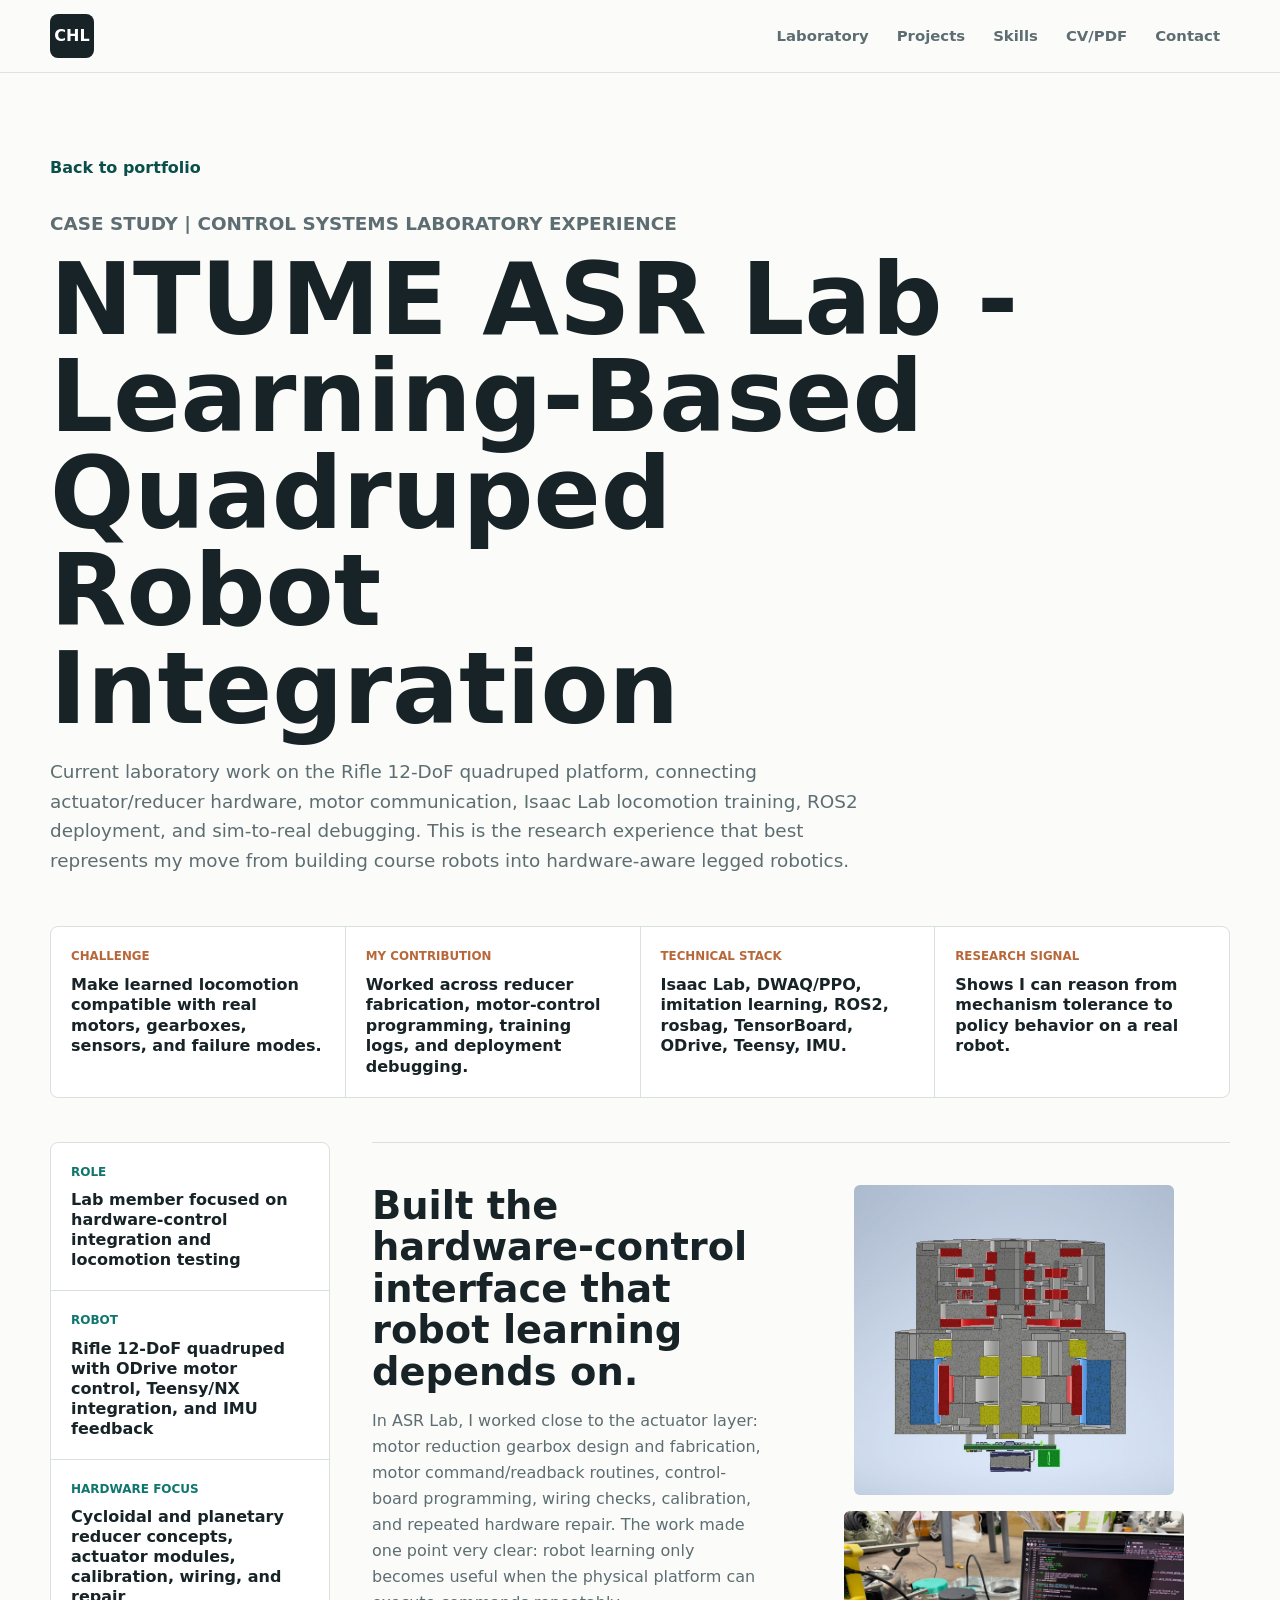
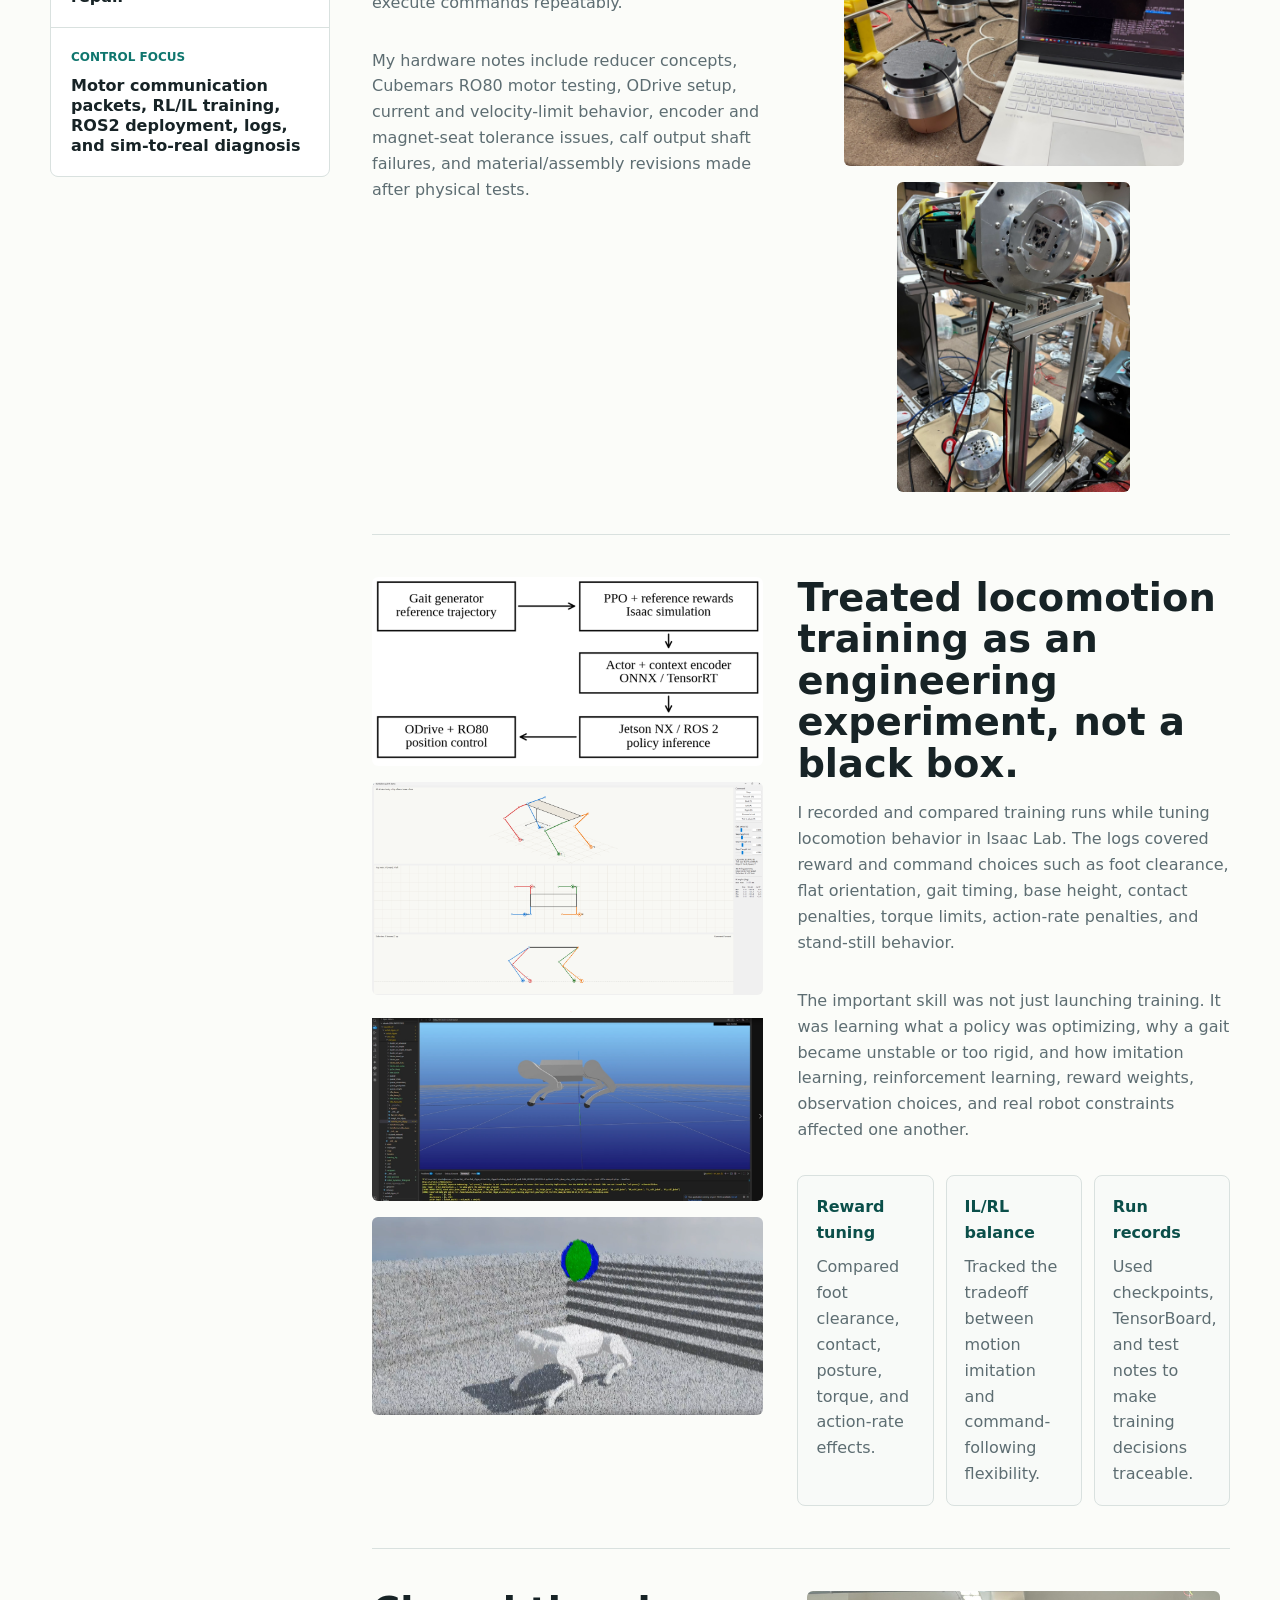
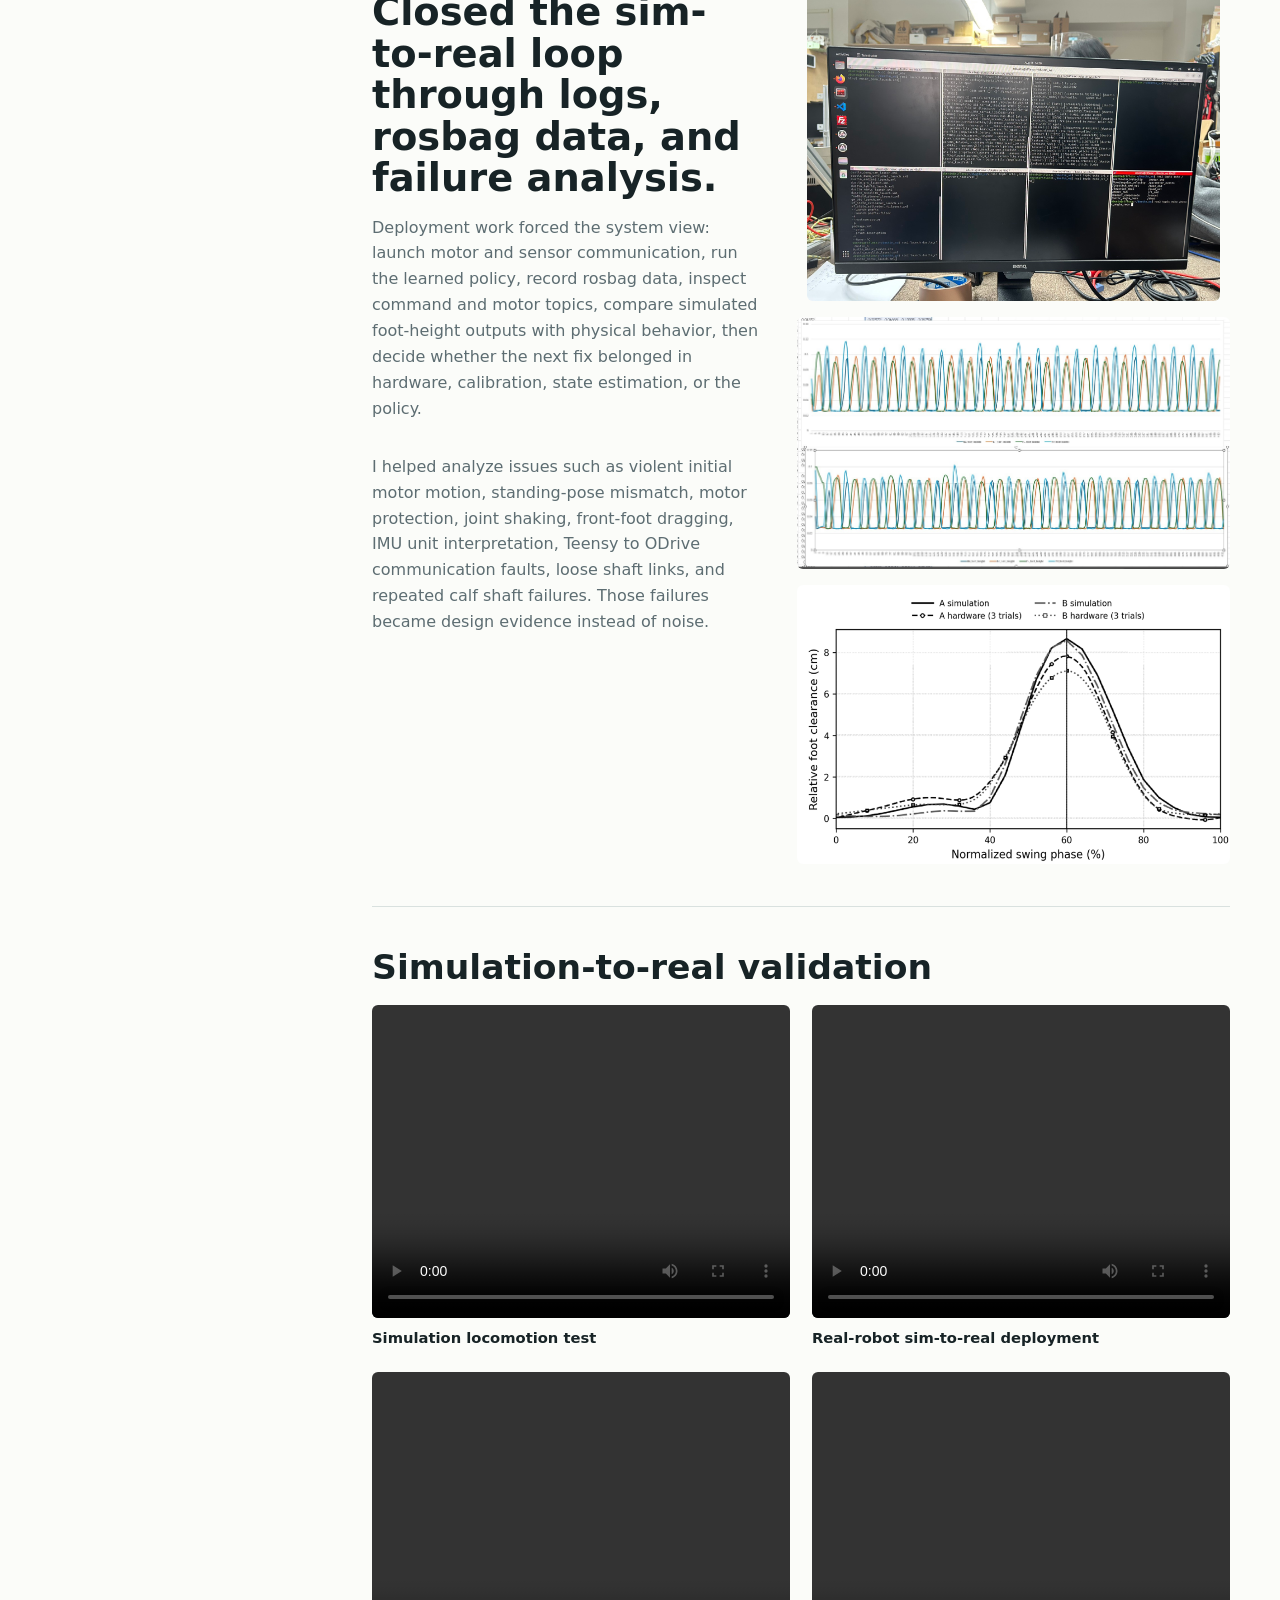
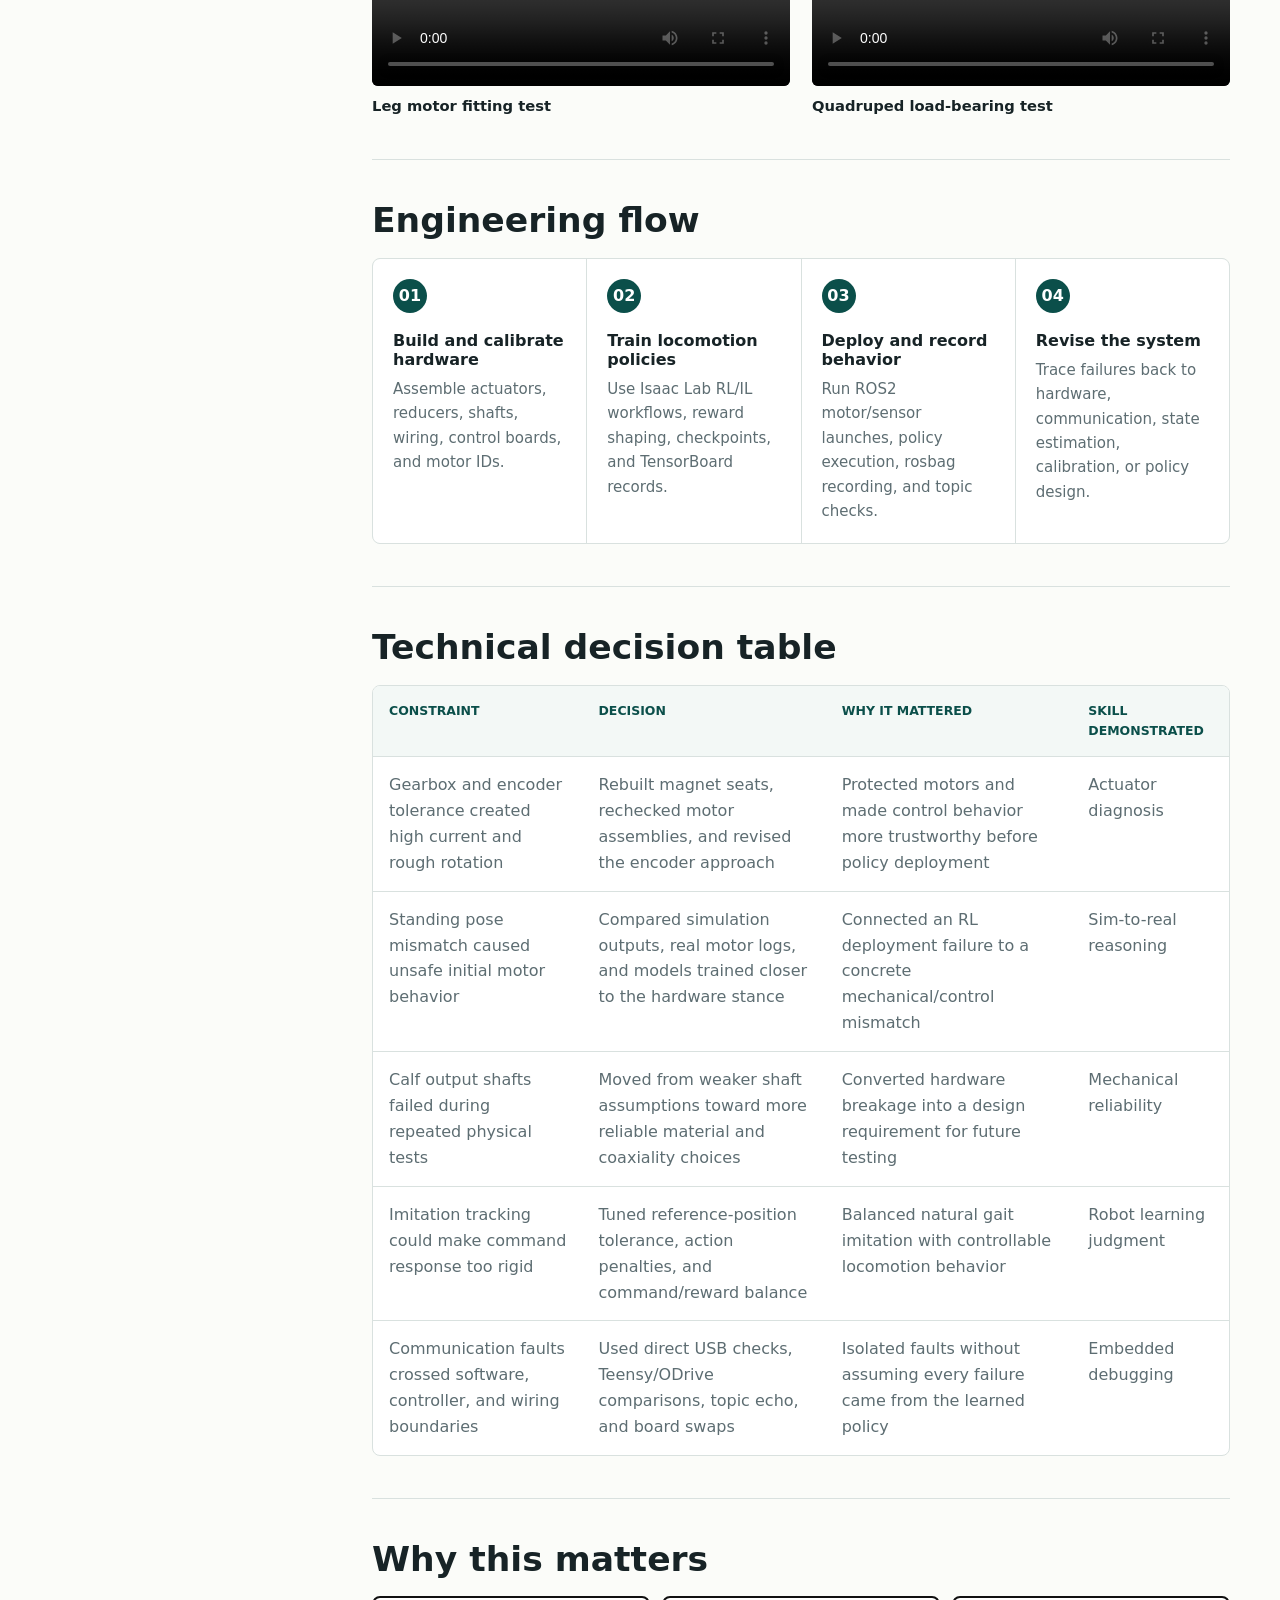
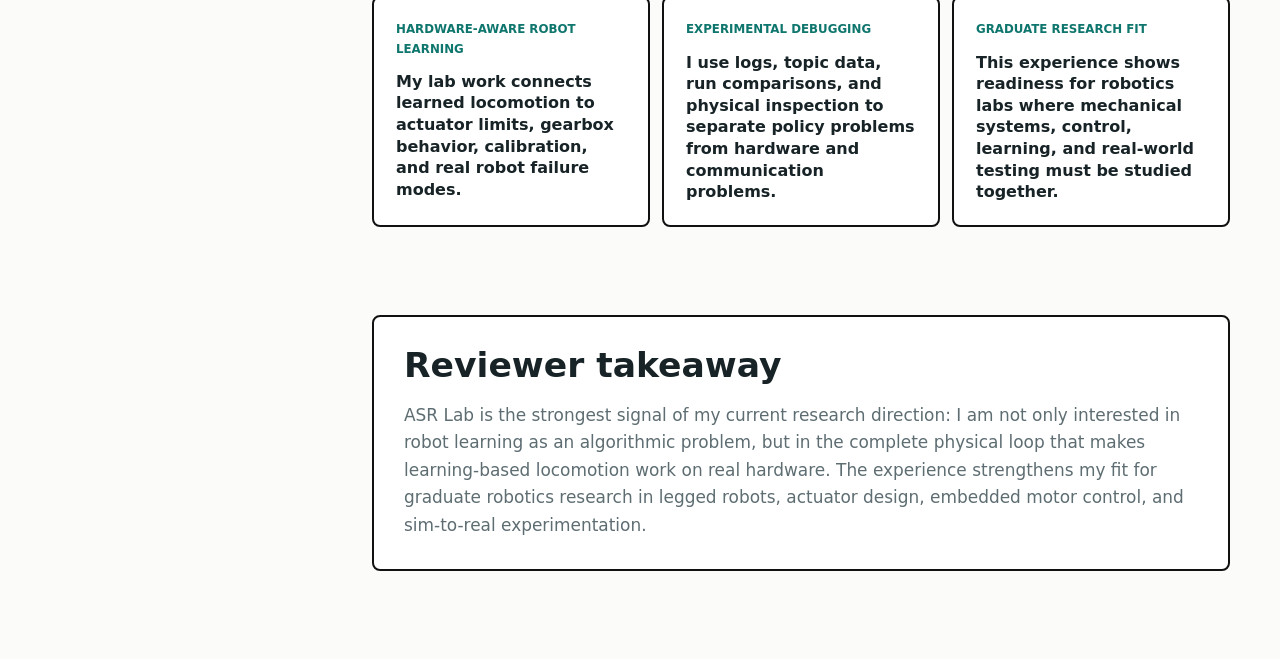
==== commit 270f9d64: "Reorder ASR locomotion training images" ====
--- a/asr-lab.html
+++ b/asr-lab.html
@@ -146,6 +146,18 @@
             <div class="feature-media asr-media-gallery asr-training-gallery" aria-label="ASR Lab training media area">
               <figure class="media-photo media-primary asr-gallery-wide">
                 <img
+                  src="assets/photos/asr-training-policy-summary.png"
+                  alt="ASR Lab locomotion policy training summary screenshot"
+                />
+              </figure>
+              <figure class="media-photo media-secondary">
+                <img
+                  src="assets/photos/asr-training-simulation-view.png"
+                  alt="ASR Lab quadruped locomotion simulation environment view"
+                />
+              </figure>
+              <figure class="media-photo media-secondary">
+                <img
                   src="assets/photos/asr-training-experiment.png"
                   alt="Isaac Lab locomotion training experiment and simulation screenshot"
                 />
@@ -154,12 +166,6 @@
                 <img
                   src="assets/photos/asr-training-run-comparison.png"
                   alt="ASR Lab locomotion training run comparison and diagnostic plots"
-                />
-              </figure>
-              <figure class="media-photo media-secondary">
-                <img
-                  src="assets/photos/asr-training-simulation-view.png"
-                  alt="ASR Lab quadruped locomotion simulation environment view"
                 />
               </figure>
             </div>
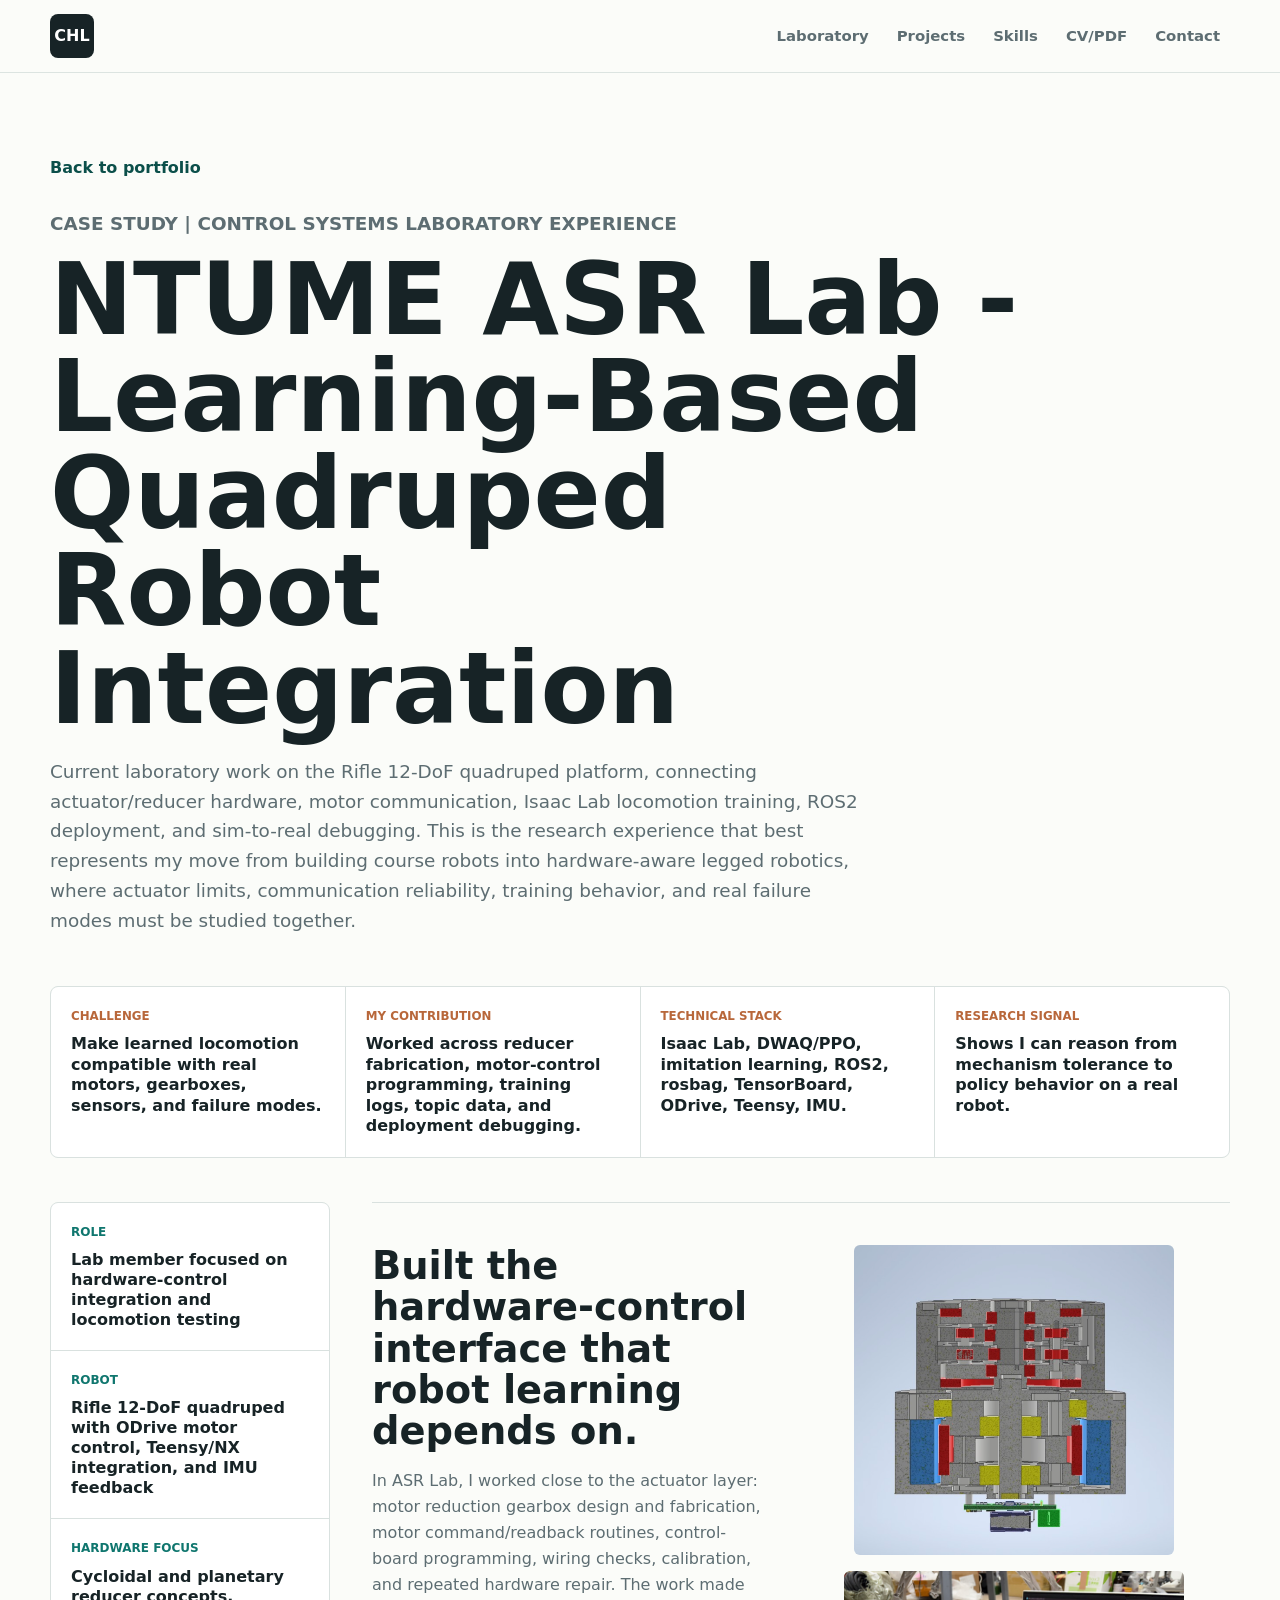
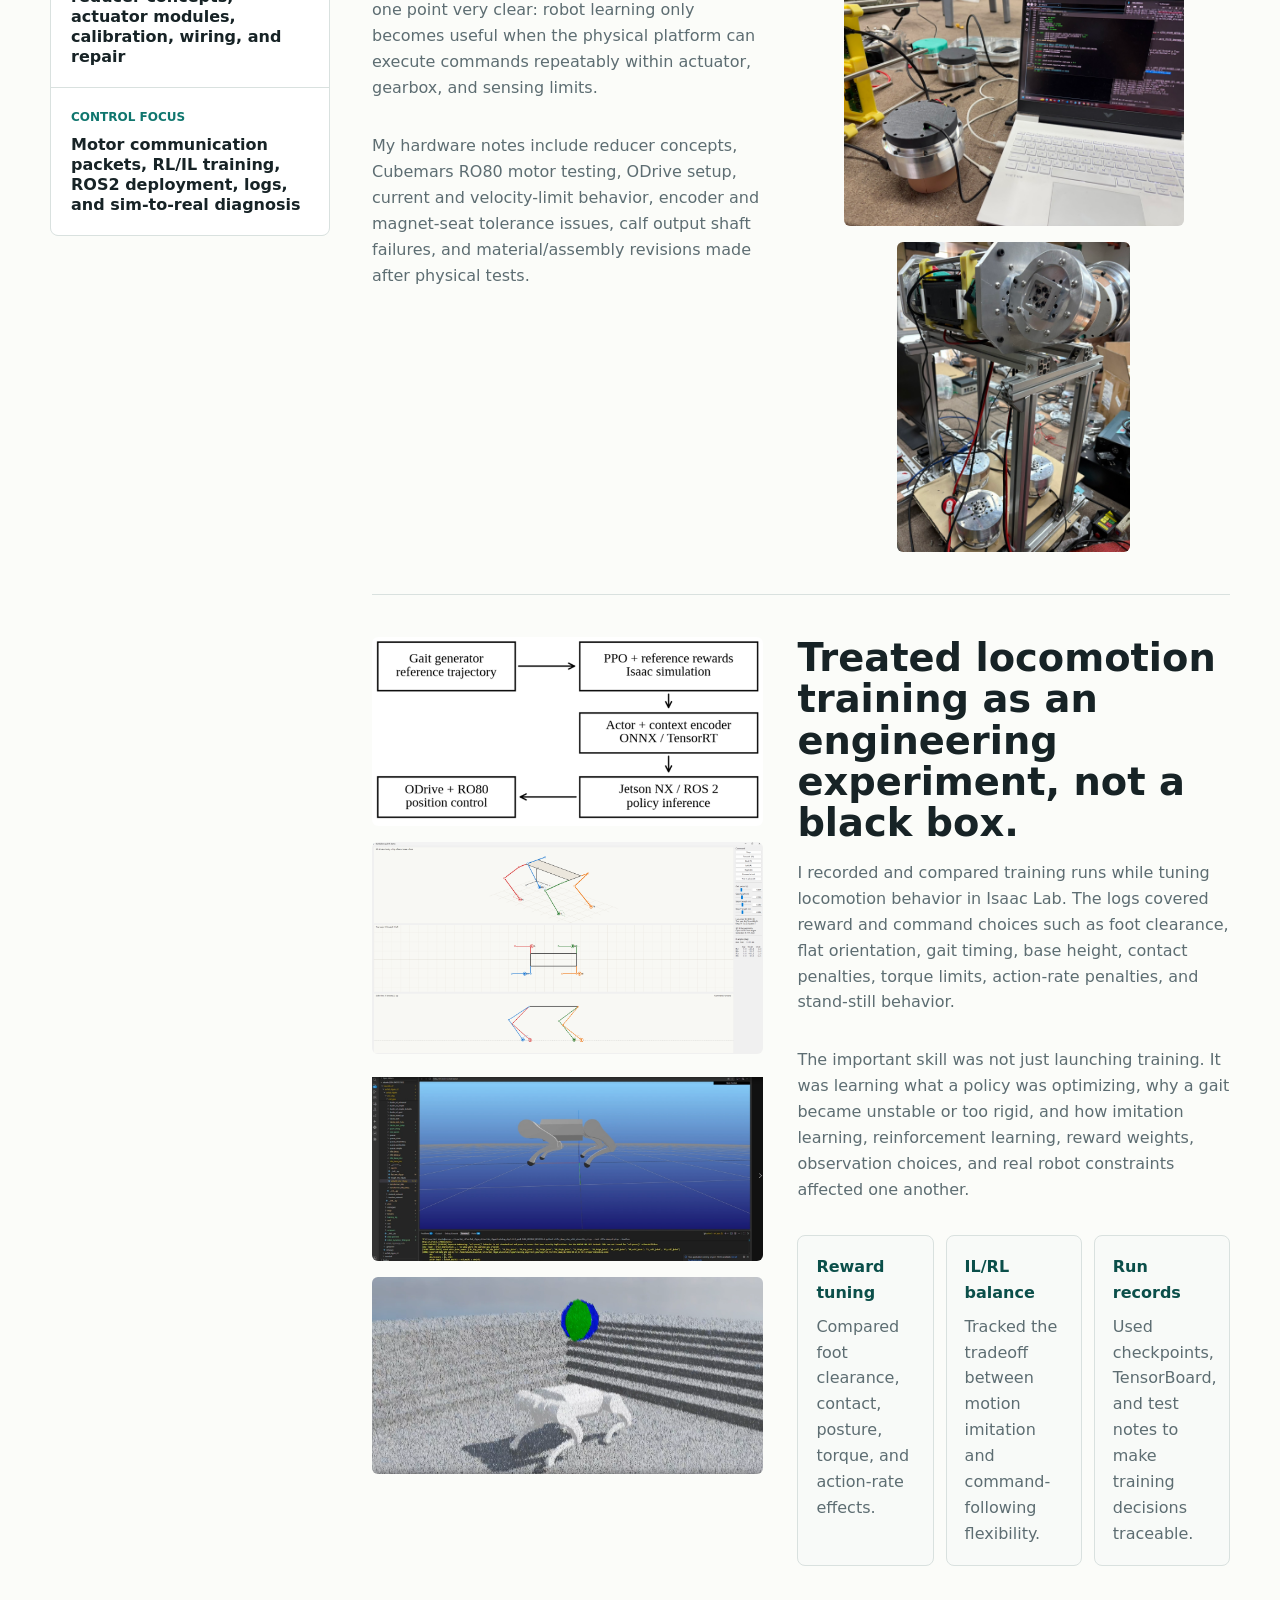
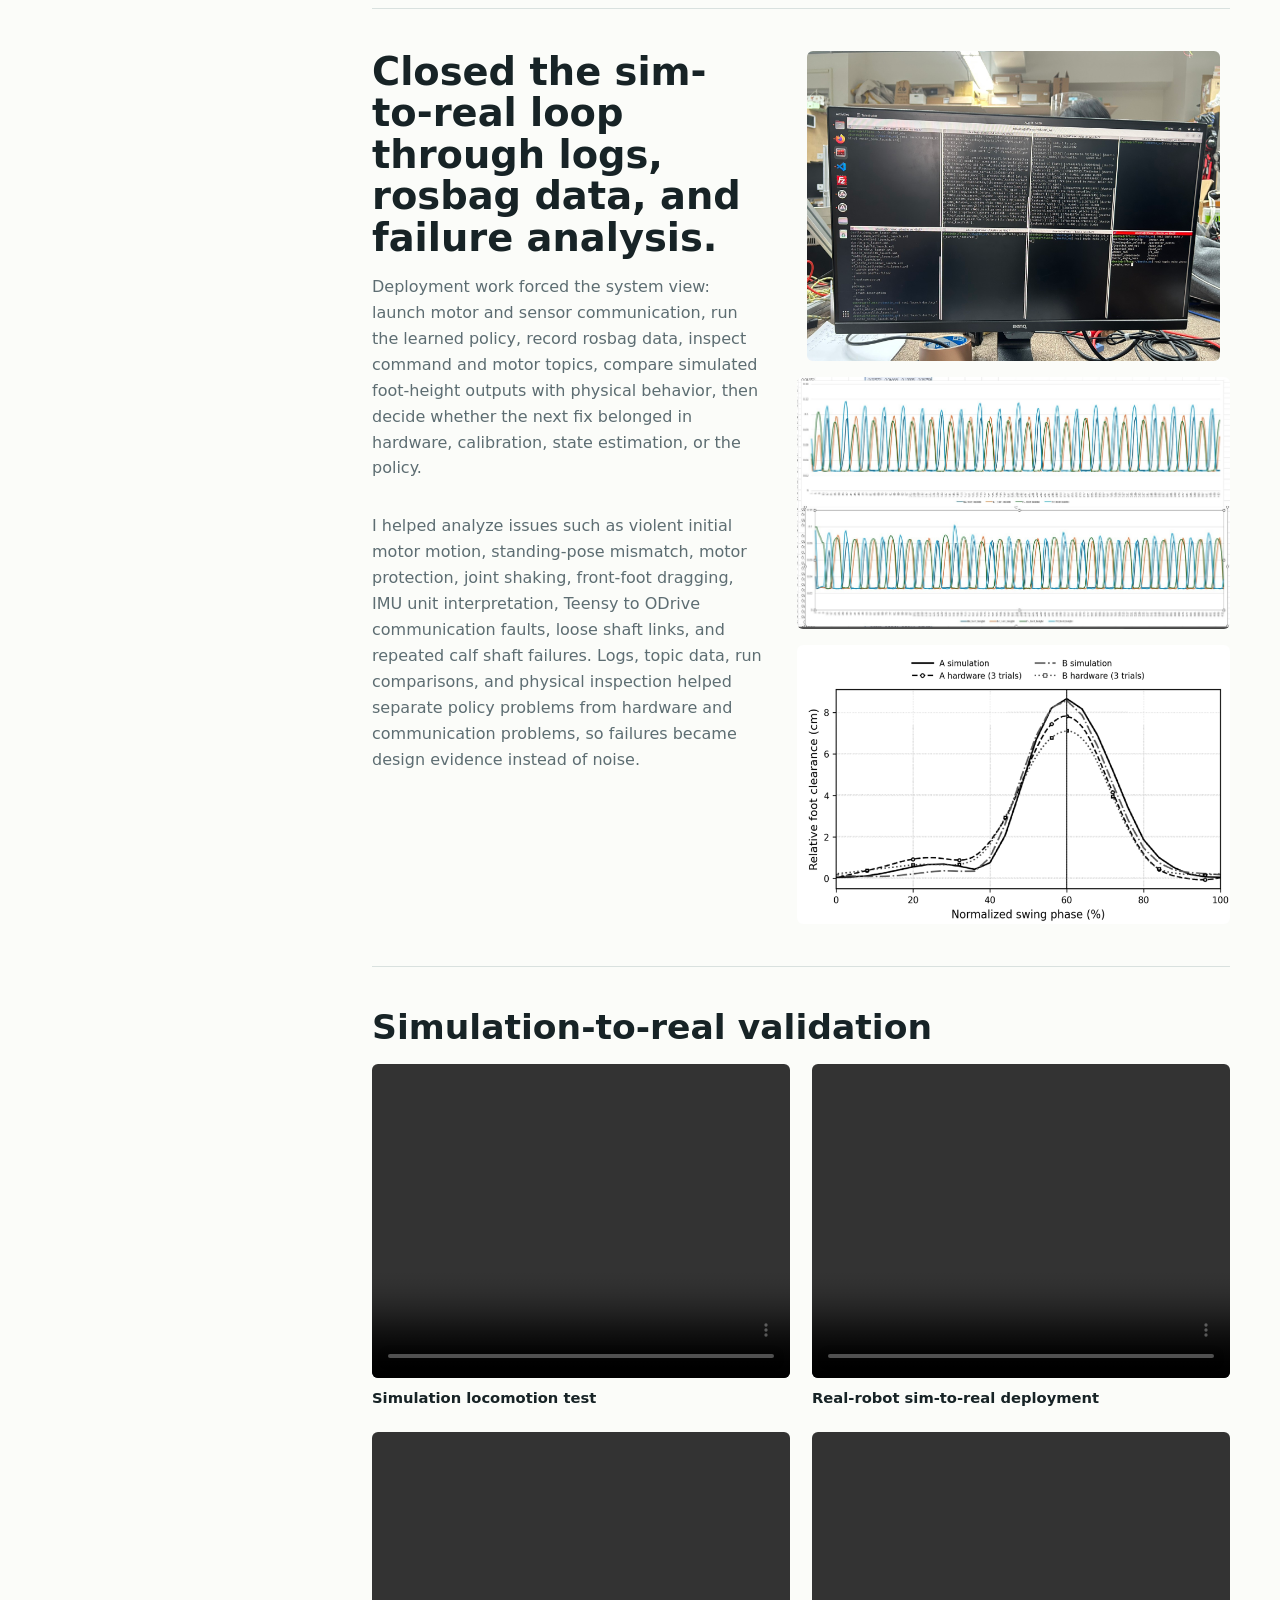
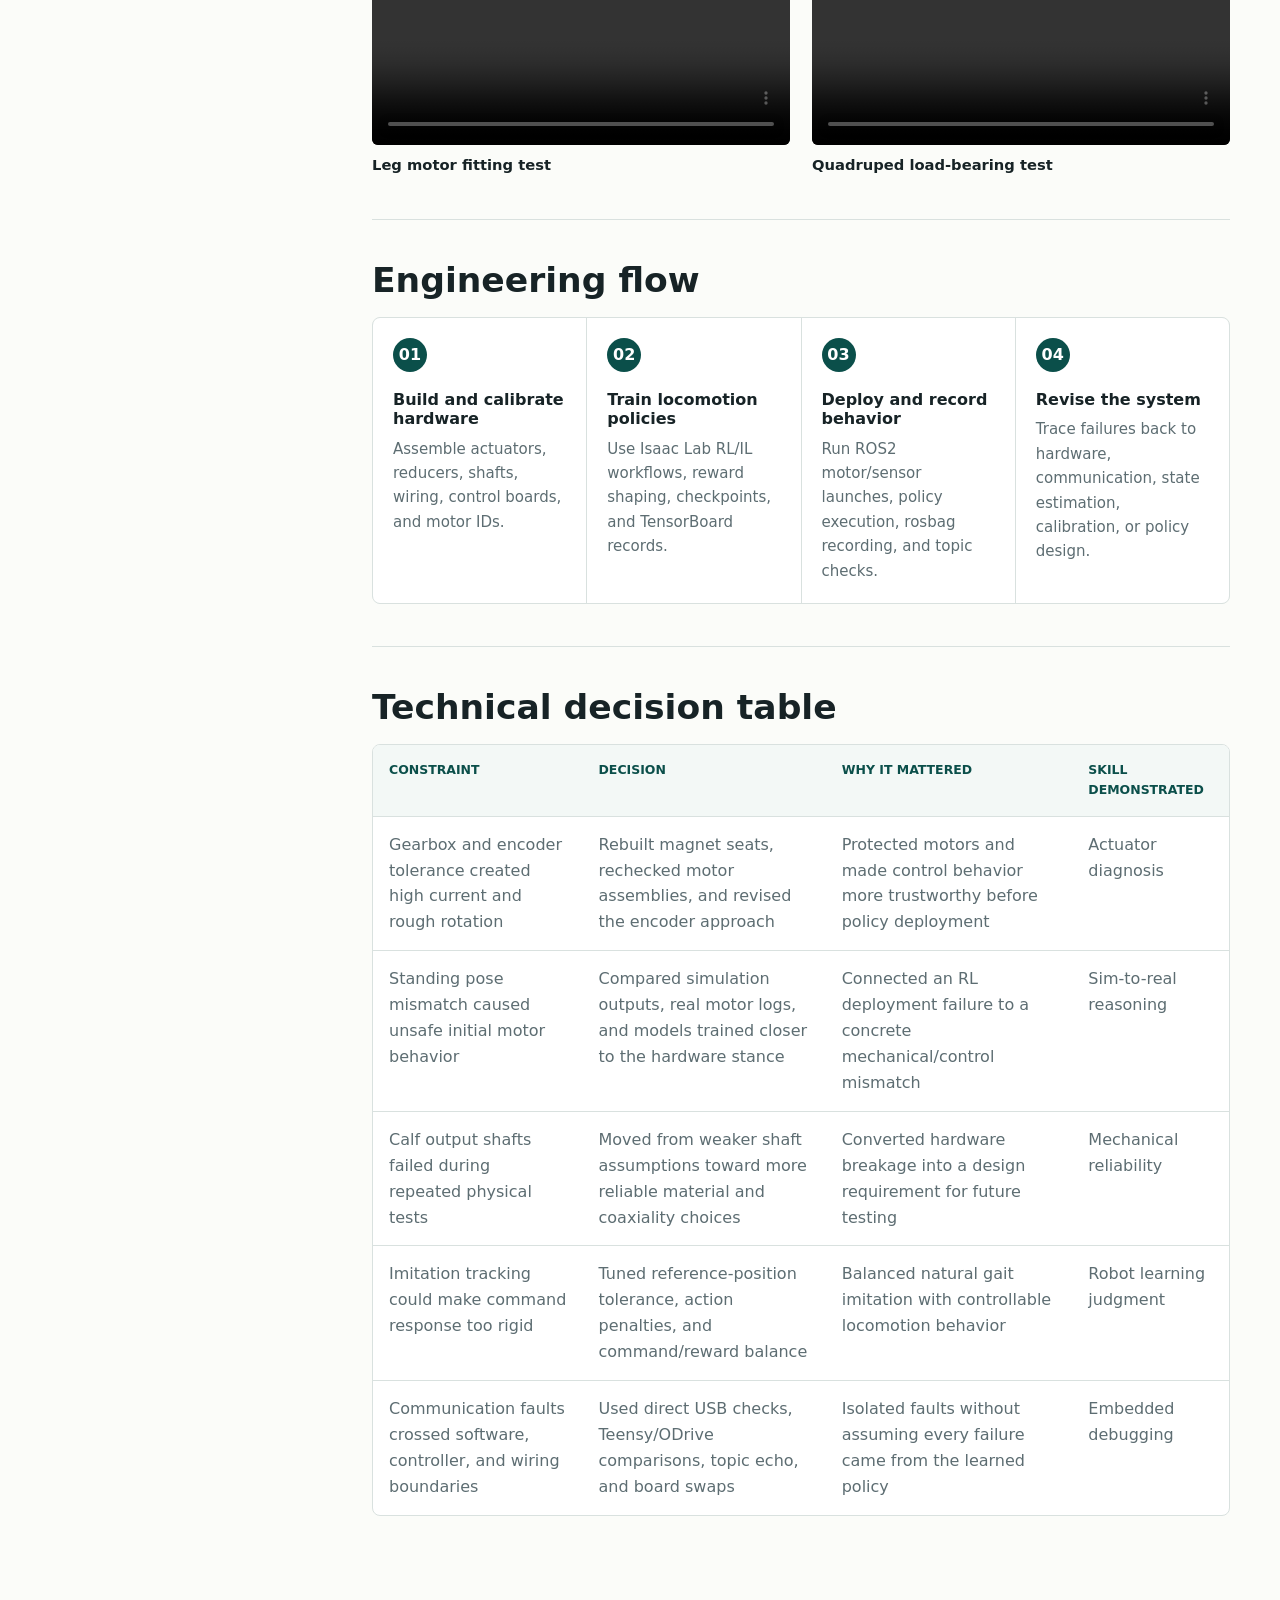
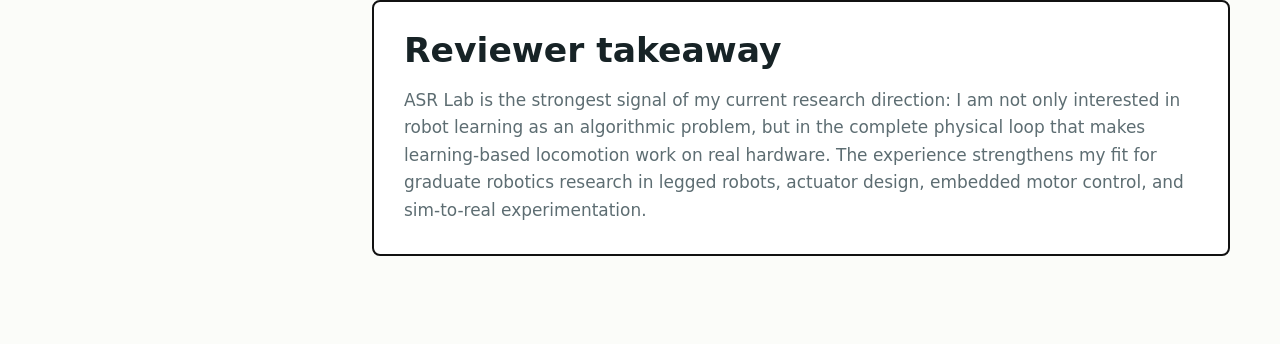
==== commit bc91ef5d: "Remove project why-this-matters sections" ====
--- a/asr-lab.html
+++ b/asr-lab.html
@@ -9,7 +9,7 @@
       content="Control systems laboratory experience of CHENG-HSUAN LEE in NTUME ASR Lab, focused on 12-DoF quadruped hardware, motor communication, Isaac Lab locomotion, and sim-to-real debugging."
     />
     <link rel="stylesheet" href="site.css?v=20260827-asr-lab-case-study" />
-    <link rel="stylesheet" href="project.css?v=20260828-asr-video-grid-4up" />
+    <link rel="stylesheet" href="project.css?v=20260828-no-why-sections" />
   </head>
   <body class="project-page">
     <header class="site-header">
@@ -32,7 +32,8 @@
           Current laboratory work on the Rifle 12-DoF quadruped platform, connecting actuator/reducer
           hardware, motor communication, Isaac Lab locomotion training, ROS2 deployment, and sim-to-real
           debugging. This is the research experience that best represents my move from building course
-          robots into hardware-aware legged robotics.
+          robots into hardware-aware legged robotics, where actuator limits, communication reliability,
+          training behavior, and real failure modes must be studied together.
         </p>
       </section>
 
@@ -43,7 +44,7 @@
         </article>
         <article>
           <span>My Contribution</span>
-          <strong>Worked across reducer fabrication, motor-control programming, training logs, and deployment debugging.</strong>
+          <strong>Worked across reducer fabrication, motor-control programming, training logs, topic data, and deployment debugging.</strong>
         </article>
         <article>
           <span>Technical Stack</span>
@@ -83,7 +84,8 @@
                 In ASR Lab, I worked close to the actuator layer: motor reduction gearbox design and
                 fabrication, motor command/readback routines, control-board programming, wiring checks,
                 calibration, and repeated hardware repair. The work made one point very clear: robot
-                learning only becomes useful when the physical platform can execute commands repeatably.
+                learning only becomes useful when the physical platform can execute commands repeatably
+                within actuator, gearbox, and sensing limits.
               </p>
               <p>
                 My hardware notes include reducer concepts, Cubemars RO80 motor testing, ODrive setup,
@@ -183,8 +185,9 @@
               <p>
                 I helped analyze issues such as violent initial motor motion, standing-pose mismatch,
                 motor protection, joint shaking, front-foot dragging, IMU unit interpretation, Teensy to
-                ODrive communication faults, loose shaft links, and repeated calf shaft failures. Those
-                failures became design evidence instead of noise.
+                ODrive communication faults, loose shaft links, and repeated calf shaft failures. Logs,
+                topic data, run comparisons, and physical inspection helped separate policy problems from
+                hardware and communication problems, so failures became design evidence instead of noise.
               </p>
             </div>
             <div class="feature-media asr-media-gallery asr-deployment-gallery" aria-label="ASR Lab deployment media area">
@@ -305,24 +308,6 @@
             </div>
           </section>
 
-          <section class="case-module applicant-signal" aria-labelledby="asr-signal-title">
-            <h2 id="asr-signal-title">Why this matters</h2>
-            <div class="signal-grid">
-              <article>
-                <span>Hardware-aware robot learning</span>
-                <strong>My lab work connects learned locomotion to actuator limits, gearbox behavior, calibration, and real robot failure modes.</strong>
-              </article>
-              <article>
-                <span>Experimental debugging</span>
-                <strong>I use logs, topic data, run comparisons, and physical inspection to separate policy problems from hardware and communication problems.</strong>
-              </article>
-              <article>
-                <span>Graduate research fit</span>
-                <strong>This experience shows readiness for robotics labs where mechanical systems, control, learning, and real-world testing must be studied together.</strong>
-              </article>
-            </div>
-          </section>
-
           <section class="takeaway-band" aria-labelledby="asr-takeaway-title">
             <h2 id="asr-takeaway-title">Reviewer takeaway</h2>
             <p>
--- a/project.css
+++ b/project.css
@@ -525,39 +525,6 @@
   border-bottom: 0;
 }
 
-.applicant-signal {
-  padding-bottom: 46px;
-}
-
-.signal-grid {
-  display: grid;
-  grid-template-columns: repeat(3, minmax(0, 1fr));
-  gap: 12px;
-}
-
-.signal-grid article {
-  min-height: 190px;
-  padding: 22px;
-  border: 2px solid #111;
-  border-radius: 8px;
-  background: #fff;
-}
-
-.signal-grid span {
-  display: block;
-  margin-bottom: 12px;
-  color: var(--accent);
-  font-size: 0.74rem;
-  font-weight: 850;
-  text-transform: uppercase;
-}
-
-.signal-grid strong {
-  display: block;
-  color: var(--ink);
-  line-height: 1.35;
-}
-
 .takeaway-band {
   margin-top: 42px;
   padding: 30px;
@@ -592,7 +559,6 @@
   .detail-grid,
   .decision-grid,
   .system-flow,
-  .signal-grid,
   .project-media-plan {
     grid-template-columns: 1fr;
   }
@@ -671,8 +637,7 @@
     padding: 34px 0;
   }
 
-  .flow-step,
-  .signal-grid article {
+  .flow-step {
     min-height: auto;
   }
 
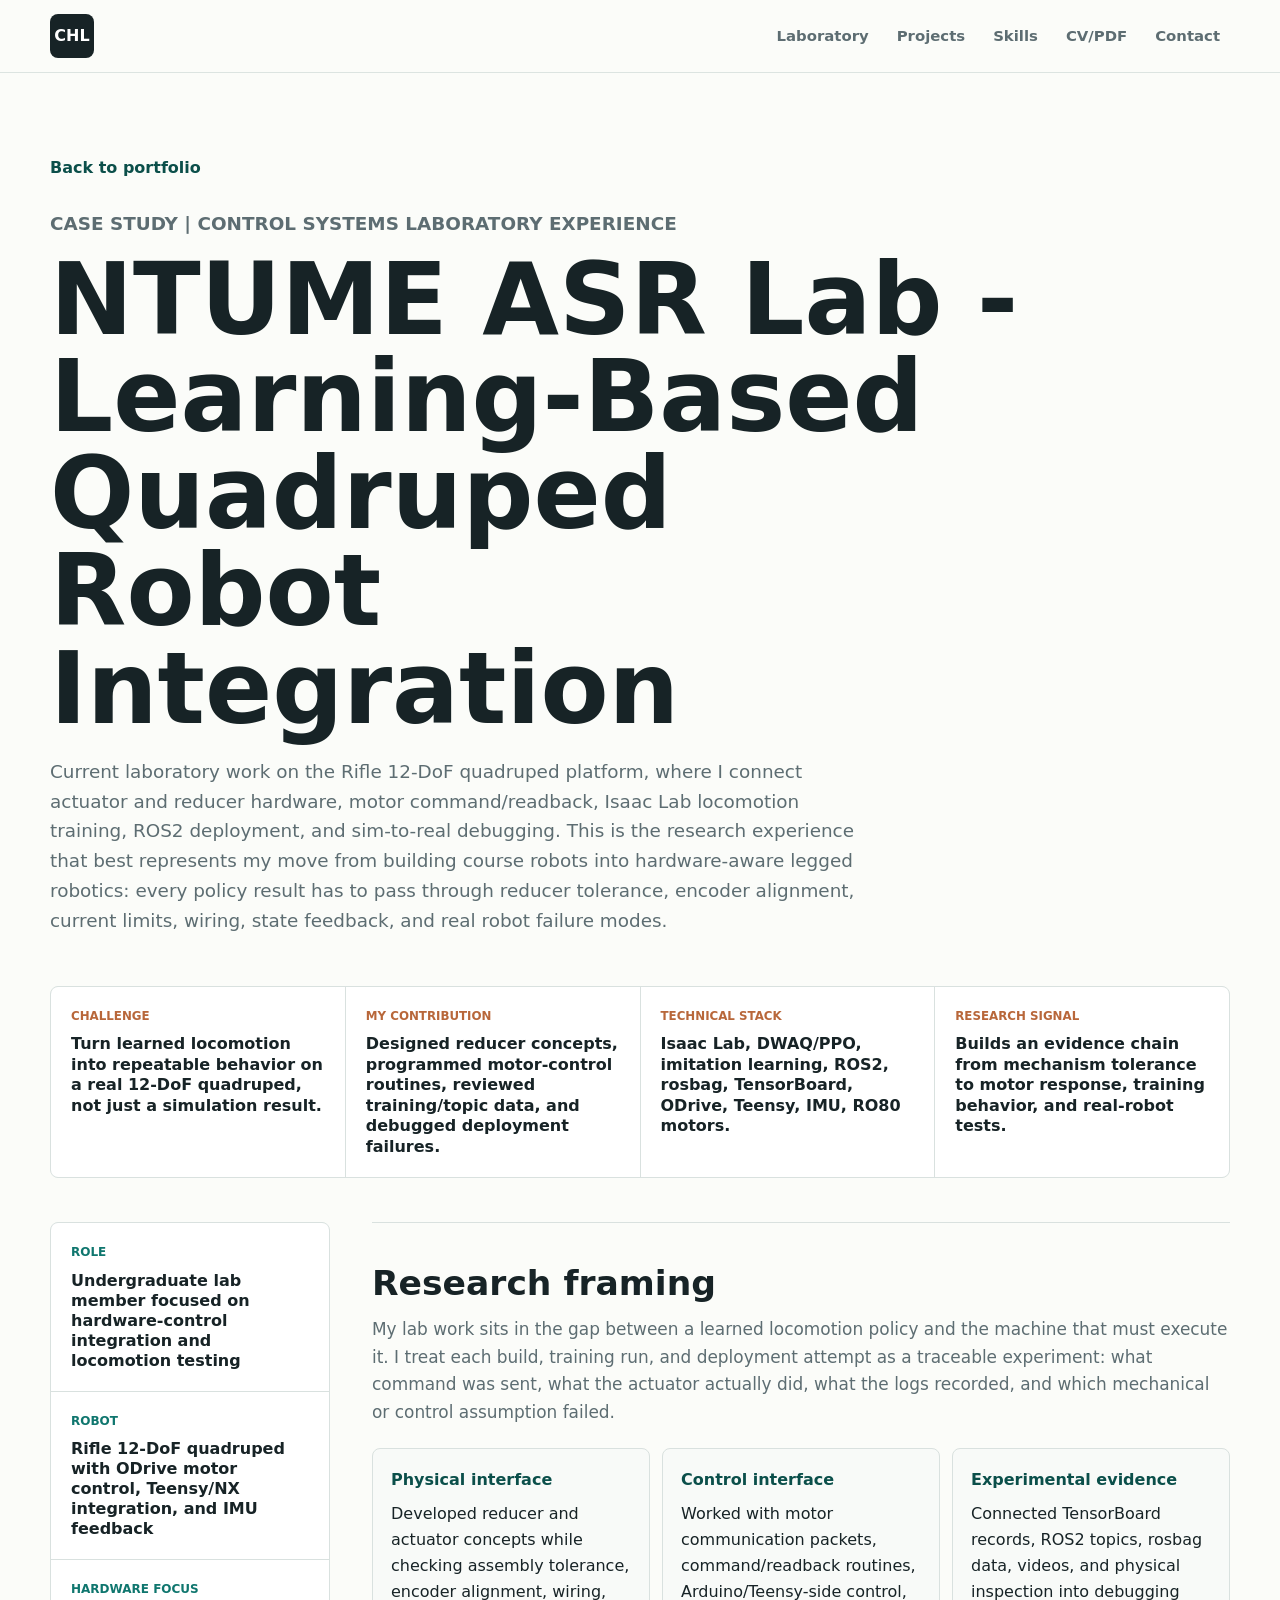
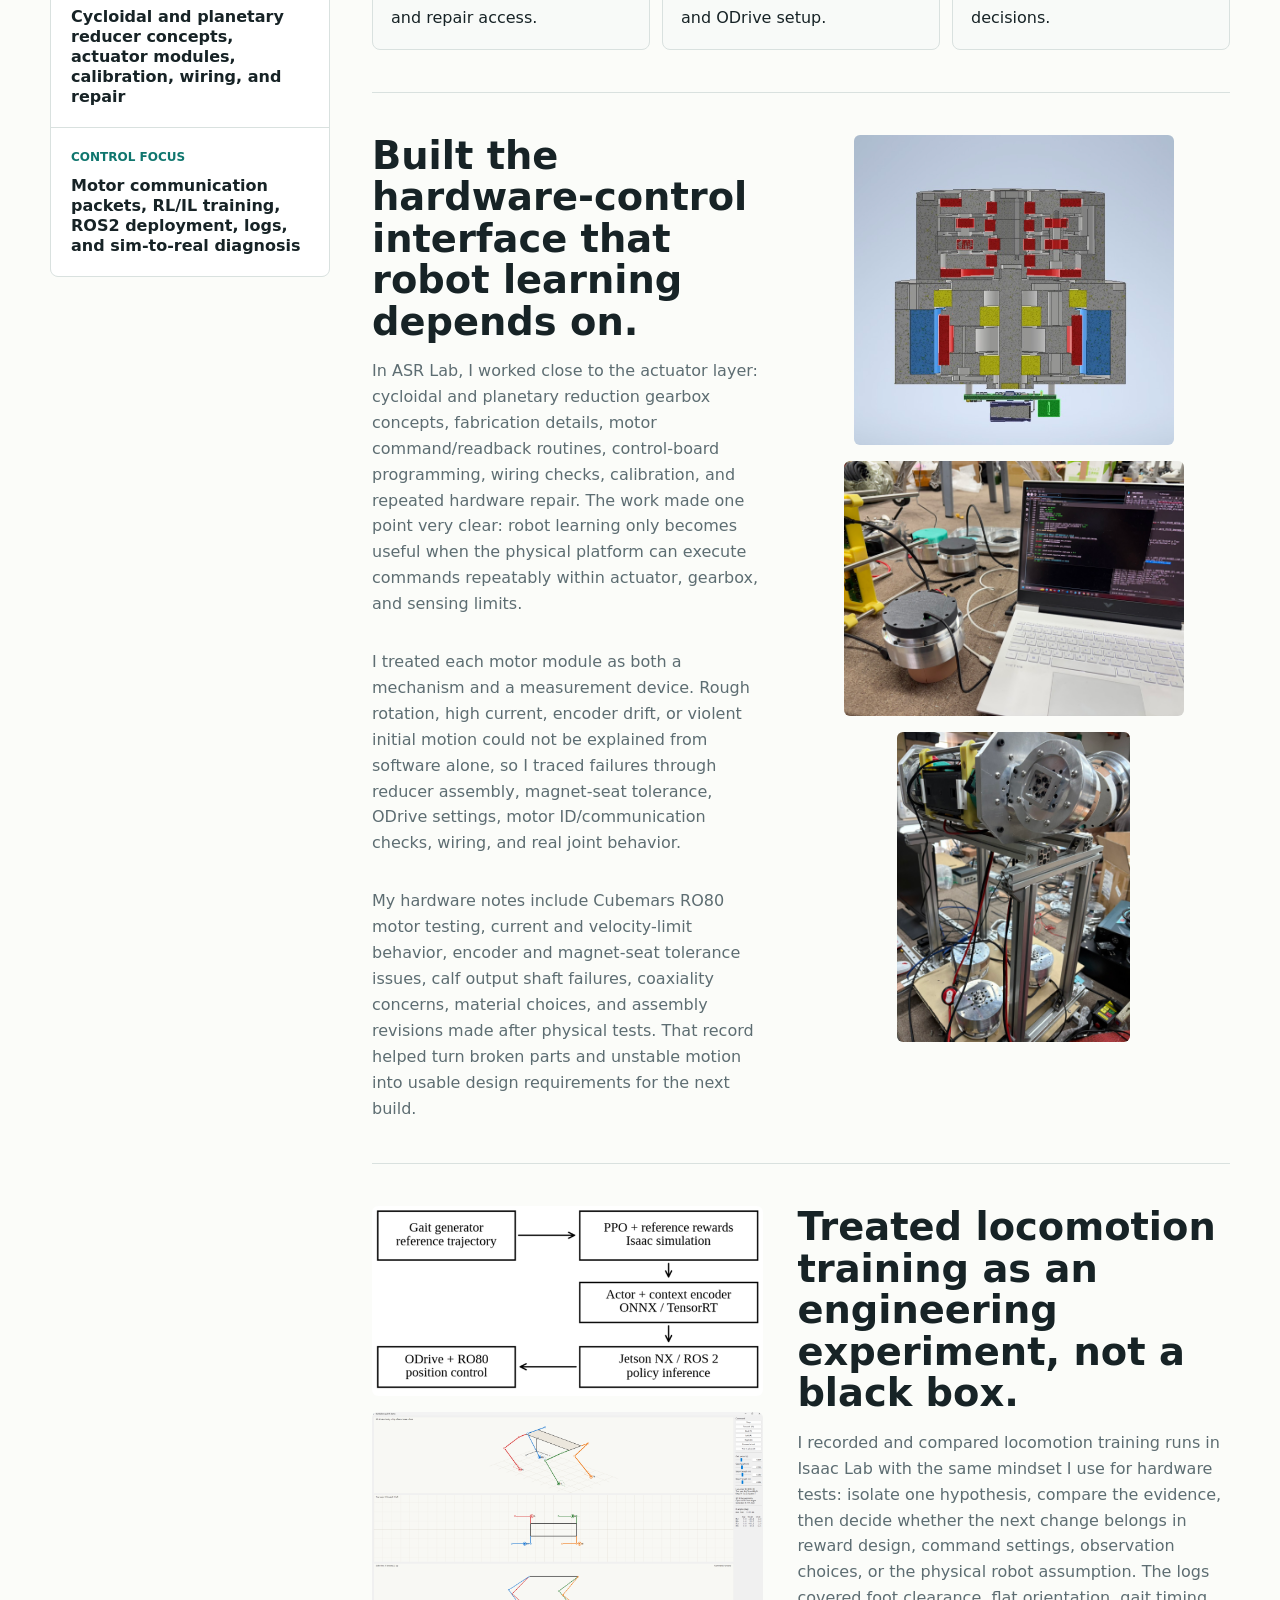
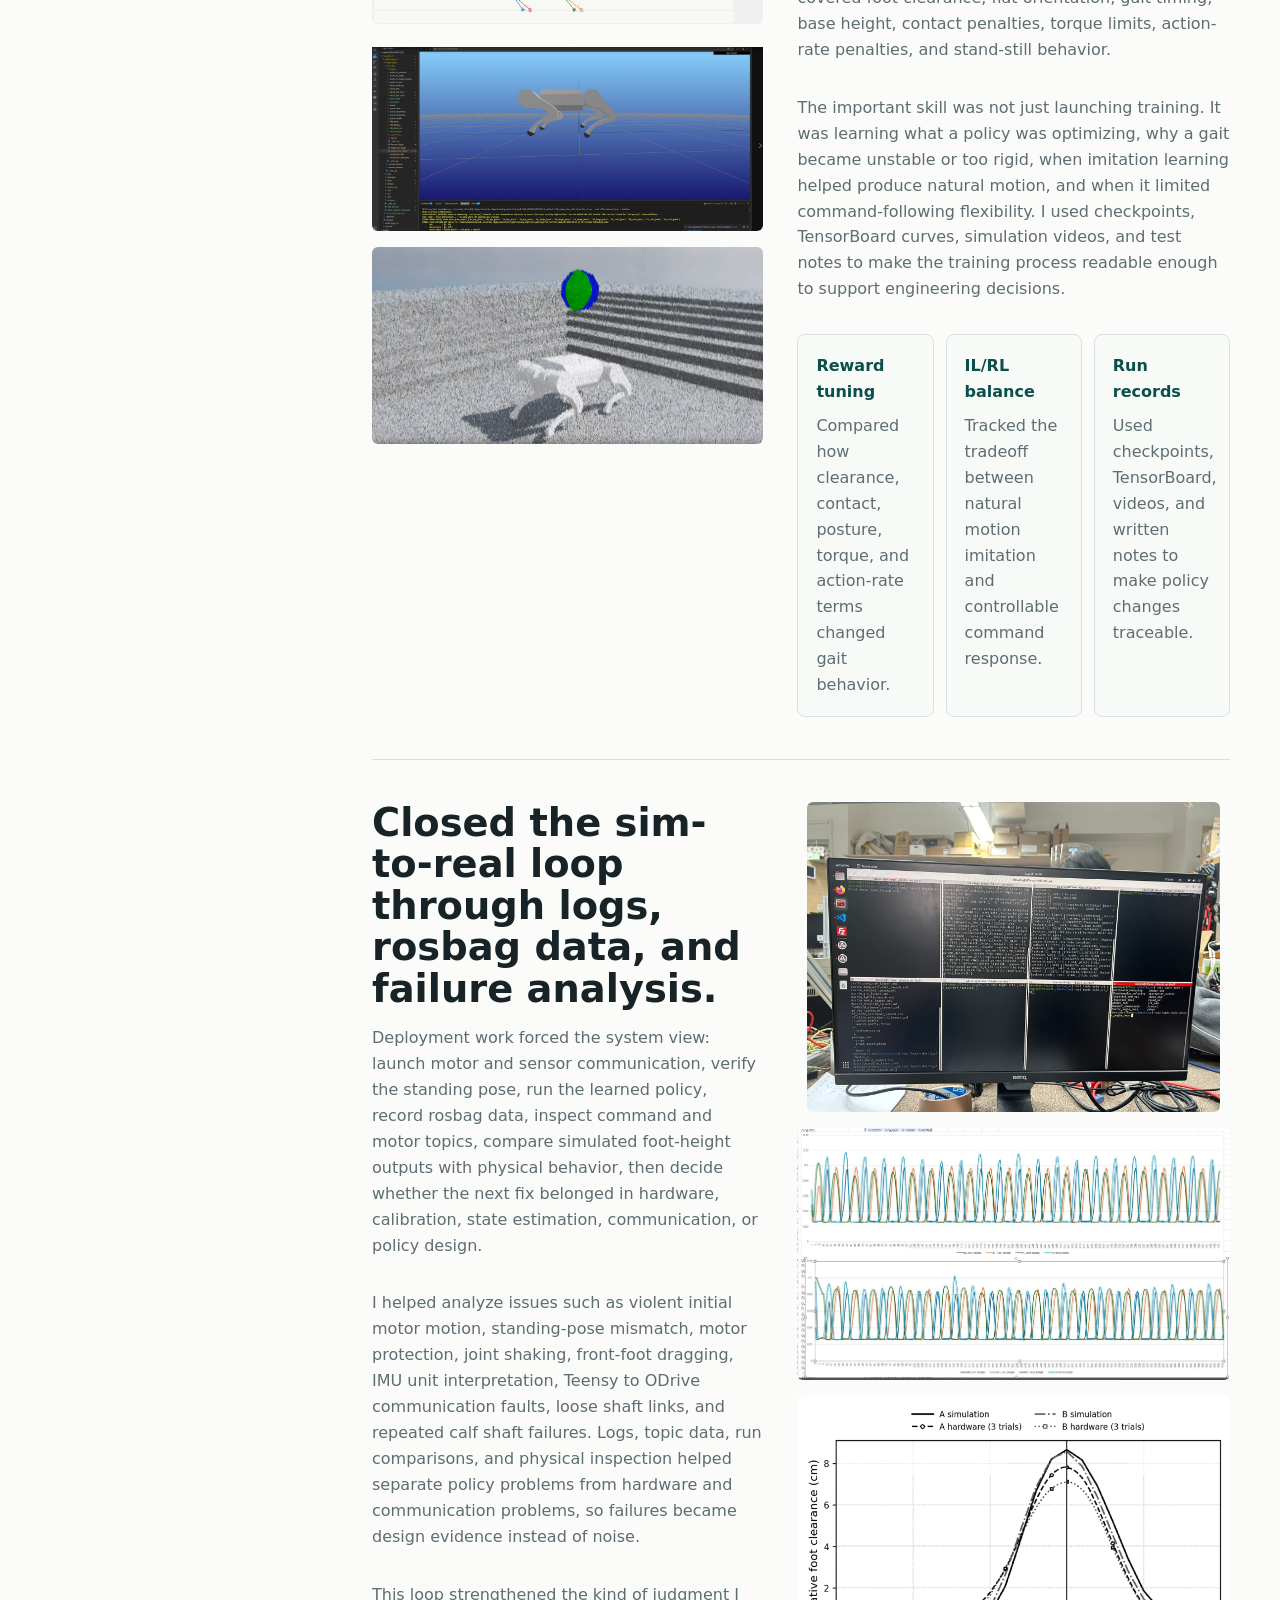
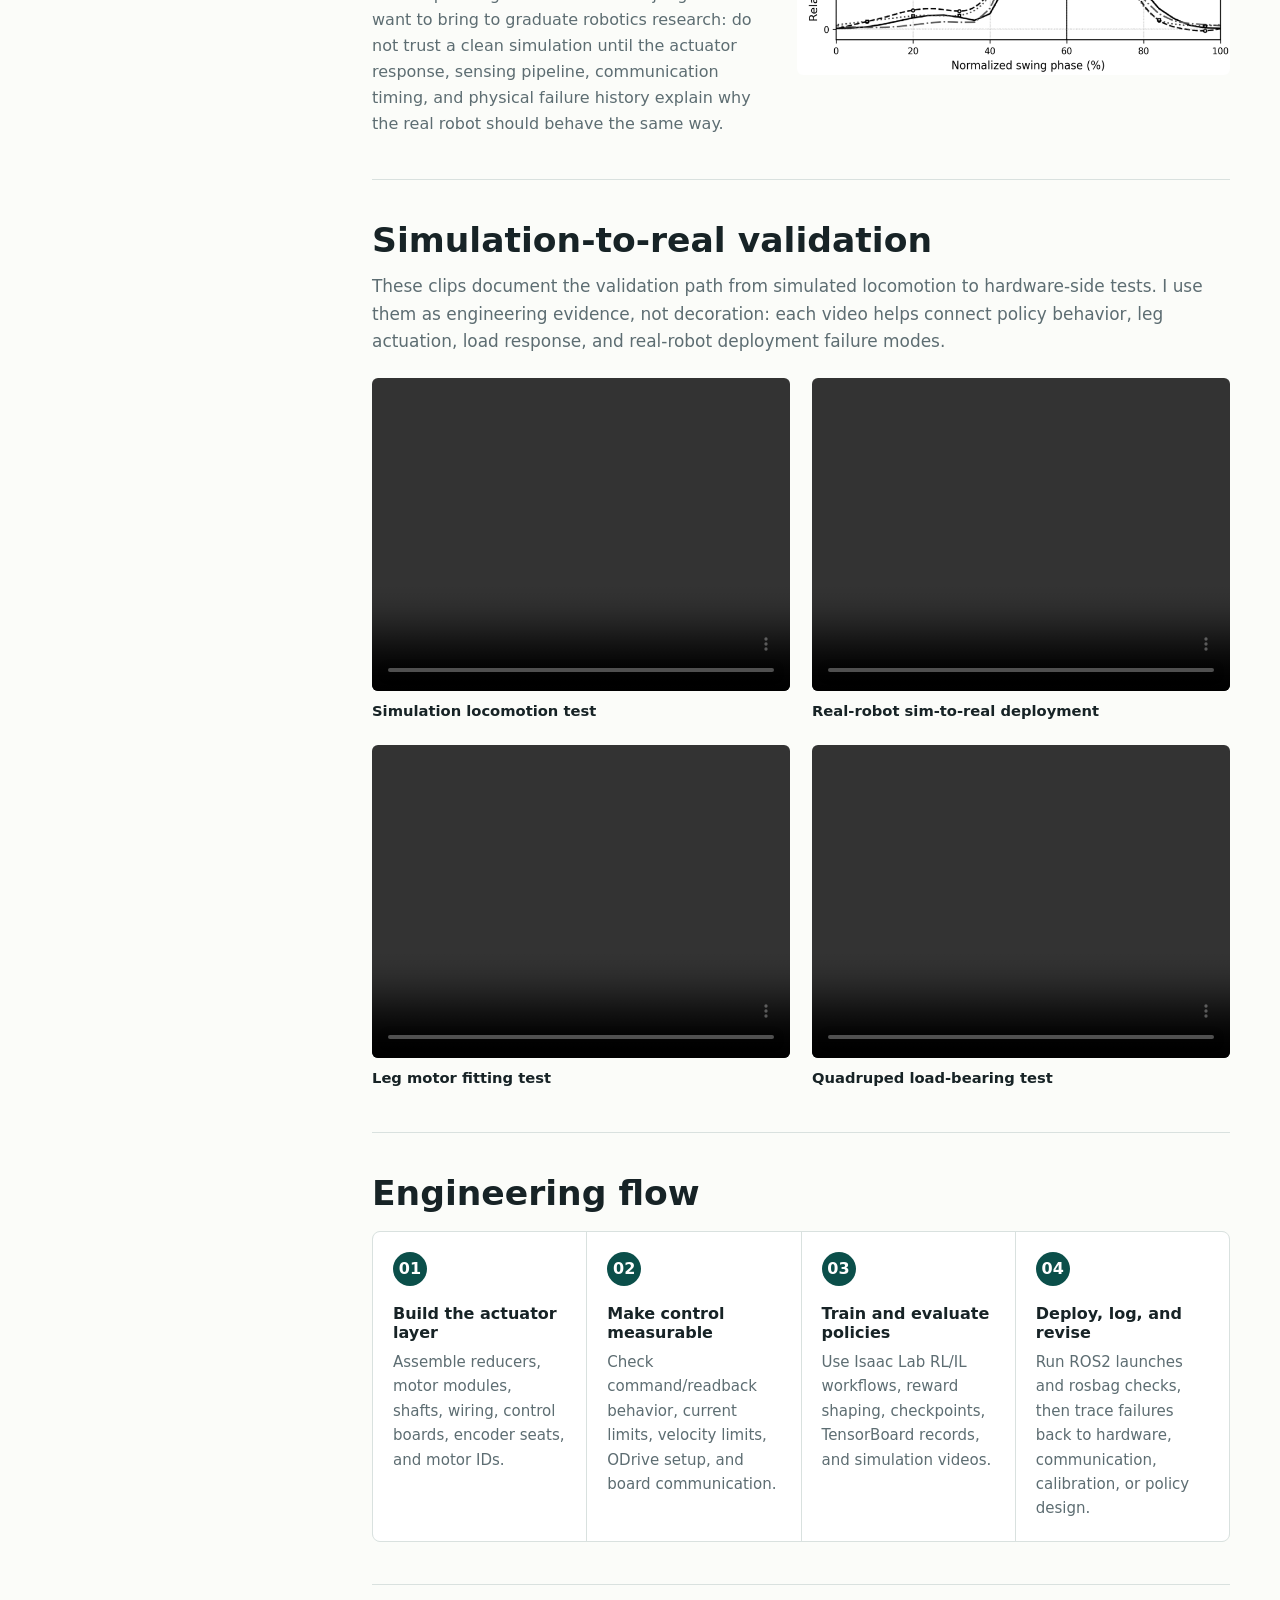
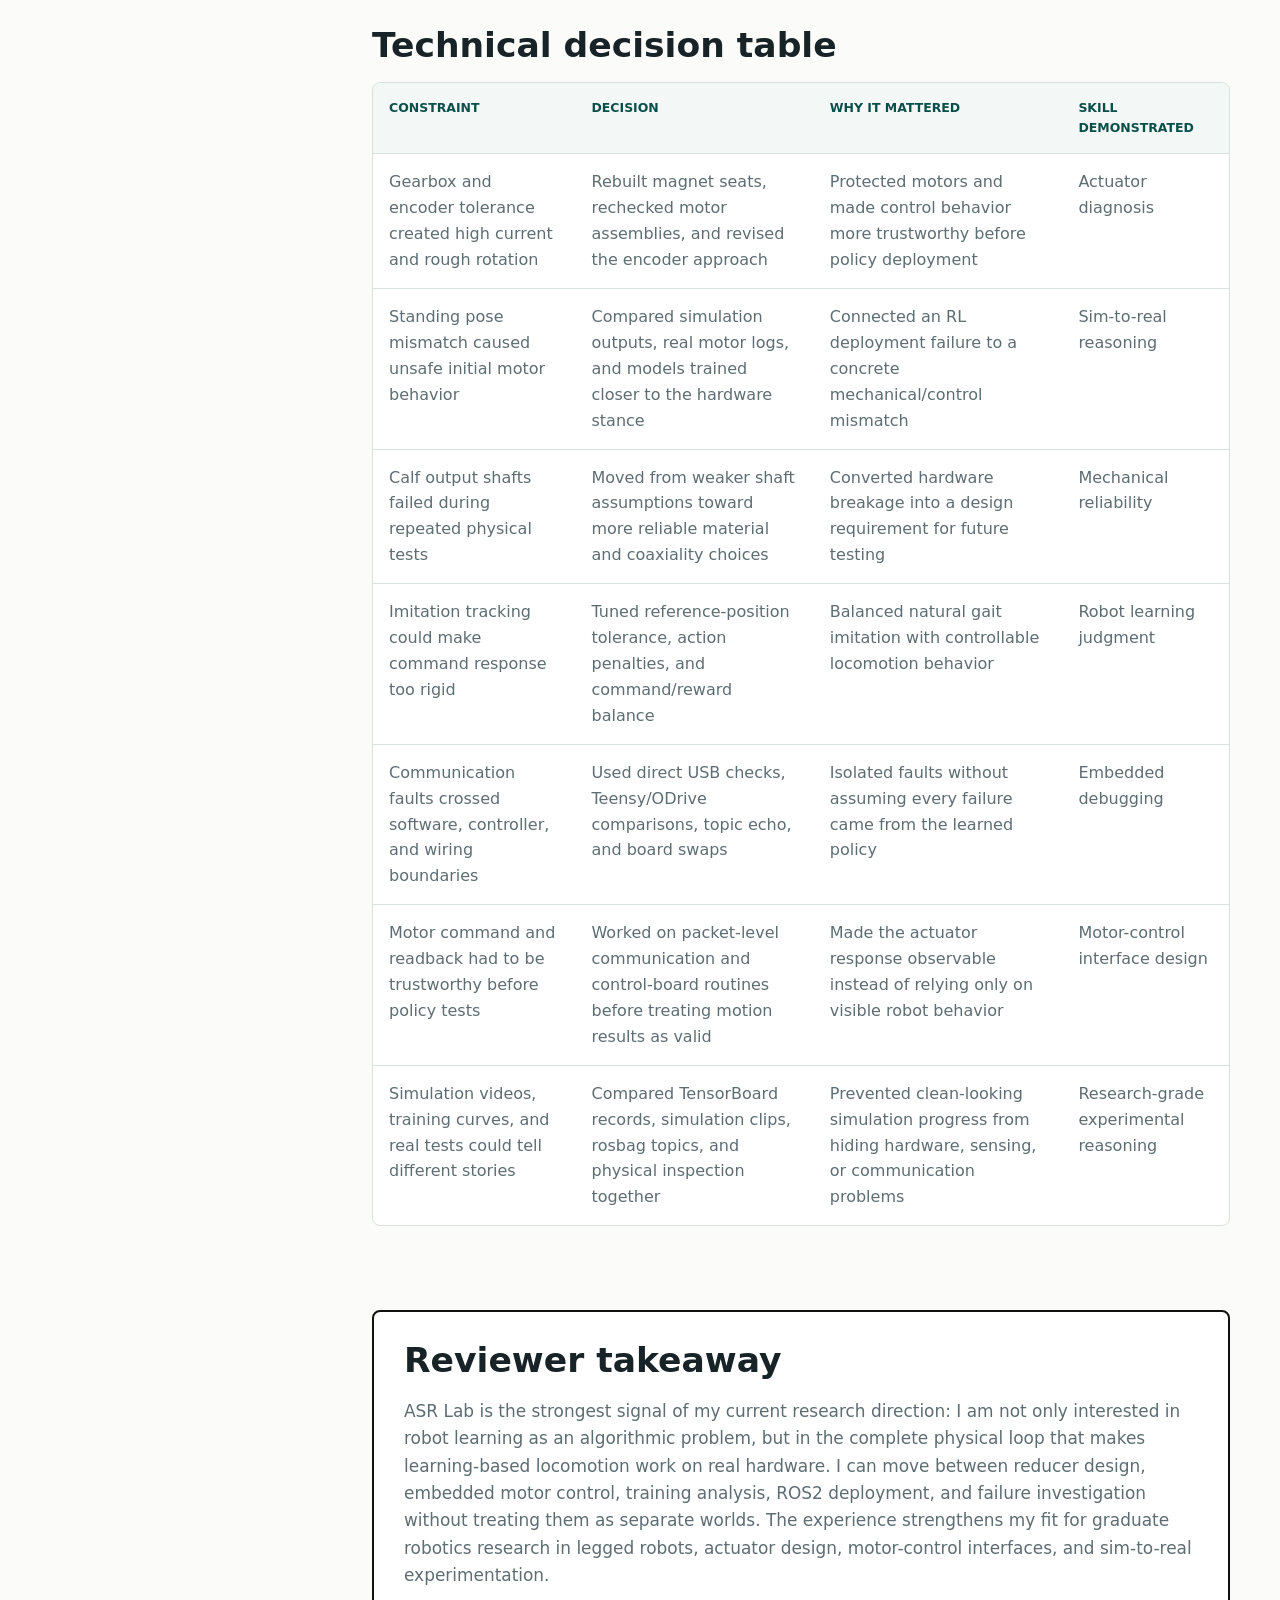
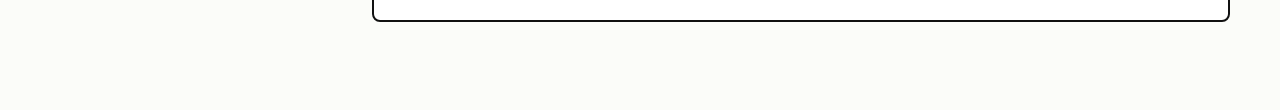
==== commit 49e28751: "Strengthen ASR lab case study content" ====
--- a/asr-lab.html
+++ b/asr-lab.html
@@ -6,10 +6,10 @@
     <title>NTUME ASR Lab Quadruped Research | CHENG-HSUAN LEE</title>
     <meta
       name="description"
-      content="Control systems laboratory experience of CHENG-HSUAN LEE in NTUME ASR Lab, focused on 12-DoF quadruped hardware, motor communication, Isaac Lab locomotion, and sim-to-real debugging."
+      content="Control systems laboratory experience of CHENG-HSUAN LEE in NTUME ASR Lab, focused on quadruped actuator hardware, motor communication, Isaac Lab locomotion training, ROS2 deployment, and sim-to-real debugging."
     />
     <link rel="stylesheet" href="site.css?v=20260827-asr-lab-case-study" />
-    <link rel="stylesheet" href="project.css?v=20260828-no-why-sections" />
+    <link rel="stylesheet" href="project.css?v=20260828-asr-lab-rich-content" />
   </head>
   <body class="project-page">
     <header class="site-header">
@@ -29,30 +29,30 @@
         <p class="section-kicker">Case Study | Control Systems Laboratory Experience</p>
         <h1>NTUME ASR Lab - Learning-Based Quadruped Robot Integration</h1>
         <p>
-          Current laboratory work on the Rifle 12-DoF quadruped platform, connecting actuator/reducer
-          hardware, motor communication, Isaac Lab locomotion training, ROS2 deployment, and sim-to-real
-          debugging. This is the research experience that best represents my move from building course
-          robots into hardware-aware legged robotics, where actuator limits, communication reliability,
-          training behavior, and real failure modes must be studied together.
+          Current laboratory work on the Rifle 12-DoF quadruped platform, where I connect actuator and
+          reducer hardware, motor command/readback, Isaac Lab locomotion training, ROS2 deployment, and
+          sim-to-real debugging. This is the research experience that best represents my move from building
+          course robots into hardware-aware legged robotics: every policy result has to pass through reducer
+          tolerance, encoder alignment, current limits, wiring, state feedback, and real robot failure modes.
         </p>
       </section>
 
       <section class="case-glance" aria-label="ASR Lab experience at a glance">
         <article>
           <span>Challenge</span>
-          <strong>Make learned locomotion compatible with real motors, gearboxes, sensors, and failure modes.</strong>
+          <strong>Turn learned locomotion into repeatable behavior on a real 12-DoF quadruped, not just a simulation result.</strong>
         </article>
         <article>
           <span>My Contribution</span>
-          <strong>Worked across reducer fabrication, motor-control programming, training logs, topic data, and deployment debugging.</strong>
+          <strong>Designed reducer concepts, programmed motor-control routines, reviewed training/topic data, and debugged deployment failures.</strong>
         </article>
         <article>
           <span>Technical Stack</span>
-          <strong>Isaac Lab, DWAQ/PPO, imitation learning, ROS2, rosbag, TensorBoard, ODrive, Teensy, IMU.</strong>
+          <strong>Isaac Lab, DWAQ/PPO, imitation learning, ROS2, rosbag, TensorBoard, ODrive, Teensy, IMU, RO80 motors.</strong>
         </article>
         <article>
           <span>Research Signal</span>
-          <strong>Shows I can reason from mechanism tolerance to policy behavior on a real robot.</strong>
+          <strong>Builds an evidence chain from mechanism tolerance to motor response, training behavior, and real-robot tests.</strong>
         </article>
       </section>
 
@@ -60,7 +60,7 @@
         <aside class="fact-strip" aria-label="ASR Lab experience facts">
           <article>
             <span>Role</span>
-            <strong>Lab member focused on hardware-control integration and locomotion testing</strong>
+            <strong>Undergraduate lab member focused on hardware-control integration and locomotion testing</strong>
           </article>
           <article>
             <span>Robot</span>
@@ -77,20 +77,51 @@
         </aside>
 
         <section class="detail-layout">
+          <section class="case-module" aria-labelledby="asr-framing-title">
+            <h2 id="asr-framing-title">Research framing</h2>
+            <p class="module-intro">
+              My lab work sits in the gap between a learned locomotion policy and the machine that must
+              execute it. I treat each build, training run, and deployment attempt as a traceable experiment:
+              what command was sent, what the actuator actually did, what the logs recorded, and which
+              mechanical or control assumption failed.
+            </p>
+            <div class="decision-grid">
+              <div class="decision-item">
+                <strong>Physical interface</strong>
+                <p>Developed reducer and actuator concepts while checking assembly tolerance, encoder alignment, wiring, and repair access.</p>
+              </div>
+              <div class="decision-item">
+                <strong>Control interface</strong>
+                <p>Worked with motor communication packets, command/readback routines, Arduino/Teensy-side control, and ODrive setup.</p>
+              </div>
+              <div class="decision-item">
+                <strong>Experimental evidence</strong>
+                <p>Connected TensorBoard records, ROS2 topics, rosbag data, videos, and physical inspection into debugging decisions.</p>
+              </div>
+            </div>
+          </section>
+
           <article class="detail-feature asr-gallery-feature">
             <div class="detail-text">
               <h2>Built the hardware-control interface that robot learning depends on.</h2>
               <p>
-                In ASR Lab, I worked close to the actuator layer: motor reduction gearbox design and
-                fabrication, motor command/readback routines, control-board programming, wiring checks,
-                calibration, and repeated hardware repair. The work made one point very clear: robot
-                learning only becomes useful when the physical platform can execute commands repeatably
-                within actuator, gearbox, and sensing limits.
-              </p>
-              <p>
-                My hardware notes include reducer concepts, Cubemars RO80 motor testing, ODrive setup,
-                current and velocity-limit behavior, encoder and magnet-seat tolerance issues, calf output
-                shaft failures, and material/assembly revisions made after physical tests.
+                In ASR Lab, I worked close to the actuator layer: cycloidal and planetary reduction
+                gearbox concepts, fabrication details, motor command/readback routines, control-board
+                programming, wiring checks, calibration, and repeated hardware repair. The work made one
+                point very clear: robot learning only becomes useful when the physical platform can execute
+                commands repeatably within actuator, gearbox, and sensing limits.
+              </p>
+              <p>
+                I treated each motor module as both a mechanism and a measurement device. Rough rotation,
+                high current, encoder drift, or violent initial motion could not be explained from software
+                alone, so I traced failures through reducer assembly, magnet-seat tolerance, ODrive settings,
+                motor ID/communication checks, wiring, and real joint behavior.
+              </p>
+              <p>
+                My hardware notes include Cubemars RO80 motor testing, current and velocity-limit behavior,
+                encoder and magnet-seat tolerance issues, calf output shaft failures, coaxiality concerns,
+                material choices, and assembly revisions made after physical tests. That record helped turn
+                broken parts and unstable motion into usable design requirements for the next build.
               </p>
             </div>
             <div class="feature-media asr-hardware-mosaic" aria-label="ASR Lab hardware media area">
@@ -119,29 +150,31 @@
             <div class="detail-text">
               <h2>Treated locomotion training as an engineering experiment, not a black box.</h2>
               <p>
-                I recorded and compared training runs while tuning locomotion behavior in Isaac Lab. The
-                logs covered reward and command choices such as foot clearance, flat orientation, gait
-                timing, base height, contact penalties, torque limits, action-rate penalties, and
-                stand-still behavior.
+                I recorded and compared locomotion training runs in Isaac Lab with the same mindset I use
+                for hardware tests: isolate one hypothesis, compare the evidence, then decide whether the
+                next change belongs in reward design, command settings, observation choices, or the physical
+                robot assumption. The logs covered foot clearance, flat orientation, gait timing, base
+                height, contact penalties, torque limits, action-rate penalties, and stand-still behavior.
               </p>
               <p>
                 The important skill was not just launching training. It was learning what a policy was
-                optimizing, why a gait became unstable or too rigid, and how imitation learning,
-                reinforcement learning, reward weights, observation choices, and real robot constraints
-                affected one another.
+                optimizing, why a gait became unstable or too rigid, when imitation learning helped produce
+                natural motion, and when it limited command-following flexibility. I used checkpoints,
+                TensorBoard curves, simulation videos, and test notes to make the training process readable
+                enough to support engineering decisions.
               </p>
               <div class="decision-grid">
                 <div class="decision-item">
                   <strong>Reward tuning</strong>
-                  <p>Compared foot clearance, contact, posture, torque, and action-rate effects.</p>
+                  <p>Compared how clearance, contact, posture, torque, and action-rate terms changed gait behavior.</p>
                 </div>
                 <div class="decision-item">
                   <strong>IL/RL balance</strong>
-                  <p>Tracked the tradeoff between motion imitation and command-following flexibility.</p>
+                  <p>Tracked the tradeoff between natural motion imitation and controllable command response.</p>
                 </div>
                 <div class="decision-item">
                   <strong>Run records</strong>
-                  <p>Used checkpoints, TensorBoard, and test notes to make training decisions traceable.</p>
+                  <p>Used checkpoints, TensorBoard, videos, and written notes to make policy changes traceable.</p>
                 </div>
               </div>
             </div>
@@ -177,10 +210,10 @@
             <div class="detail-text">
               <h2>Closed the sim-to-real loop through logs, rosbag data, and failure analysis.</h2>
               <p>
-                Deployment work forced the system view: launch motor and sensor communication, run the
-                learned policy, record rosbag data, inspect command and motor topics, compare simulated
-                foot-height outputs with physical behavior, then decide whether the next fix belonged in
-                hardware, calibration, state estimation, or the policy.
+                Deployment work forced the system view: launch motor and sensor communication, verify the
+                standing pose, run the learned policy, record rosbag data, inspect command and motor topics,
+                compare simulated foot-height outputs with physical behavior, then decide whether the next
+                fix belonged in hardware, calibration, state estimation, communication, or policy design.
               </p>
               <p>
                 I helped analyze issues such as violent initial motor motion, standing-pose mismatch,
@@ -189,6 +222,11 @@
                 topic data, run comparisons, and physical inspection helped separate policy problems from
                 hardware and communication problems, so failures became design evidence instead of noise.
               </p>
+              <p>
+                This loop strengthened the kind of judgment I want to bring to graduate robotics research:
+                do not trust a clean simulation until the actuator response, sensing pipeline, communication
+                timing, and physical failure history explain why the real robot should behave the same way.
+              </p>
             </div>
             <div class="feature-media asr-media-gallery asr-deployment-gallery" aria-label="ASR Lab deployment media area">
               <figure class="media-photo media-primary asr-gallery-wide">
@@ -214,6 +252,11 @@
 
           <section class="case-module asr-video-reel" aria-labelledby="asr-sim-real-video-title">
             <h2 id="asr-sim-real-video-title">Simulation-to-real validation</h2>
+            <p class="module-intro">
+              These clips document the validation path from simulated locomotion to hardware-side tests.
+              I use them as engineering evidence, not decoration: each video helps connect policy behavior,
+              leg actuation, load response, and real-robot deployment failure modes.
+            </p>
             <div class="demo-video-grid asr-video-grid" aria-label="ASR Lab simulation and real-robot videos">
               <figure class="demo-video-card">
                 <video controls preload="metadata" playsinline src="assets/videos/asr-locomotion-simulation.mp4"></video>
@@ -239,23 +282,23 @@
             <div class="system-flow" aria-label="ASR Lab engineering flow">
               <article class="flow-step">
                 <span>01</span>
-                <strong>Build and calibrate hardware</strong>
-                <p>Assemble actuators, reducers, shafts, wiring, control boards, and motor IDs.</p>
+                <strong>Build the actuator layer</strong>
+                <p>Assemble reducers, motor modules, shafts, wiring, control boards, encoder seats, and motor IDs.</p>
               </article>
               <article class="flow-step">
                 <span>02</span>
-                <strong>Train locomotion policies</strong>
-                <p>Use Isaac Lab RL/IL workflows, reward shaping, checkpoints, and TensorBoard records.</p>
+                <strong>Make control measurable</strong>
+                <p>Check command/readback behavior, current limits, velocity limits, ODrive setup, and board communication.</p>
               </article>
               <article class="flow-step">
                 <span>03</span>
-                <strong>Deploy and record behavior</strong>
-                <p>Run ROS2 motor/sensor launches, policy execution, rosbag recording, and topic checks.</p>
+                <strong>Train and evaluate policies</strong>
+                <p>Use Isaac Lab RL/IL workflows, reward shaping, checkpoints, TensorBoard records, and simulation videos.</p>
               </article>
               <article class="flow-step">
                 <span>04</span>
-                <strong>Revise the system</strong>
-                <p>Trace failures back to hardware, communication, state estimation, calibration, or policy design.</p>
+                <strong>Deploy, log, and revise</strong>
+                <p>Run ROS2 launches and rosbag checks, then trace failures back to hardware, communication, calibration, or policy design.</p>
               </article>
             </div>
           </section>
@@ -303,6 +346,18 @@
                     <td>Isolated faults without assuming every failure came from the learned policy</td>
                     <td>Embedded debugging</td>
                   </tr>
+                  <tr>
+                    <td>Motor command and readback had to be trustworthy before policy tests</td>
+                    <td>Worked on packet-level communication and control-board routines before treating motion results as valid</td>
+                    <td>Made the actuator response observable instead of relying only on visible robot behavior</td>
+                    <td>Motor-control interface design</td>
+                  </tr>
+                  <tr>
+                    <td>Simulation videos, training curves, and real tests could tell different stories</td>
+                    <td>Compared TensorBoard records, simulation clips, rosbag topics, and physical inspection together</td>
+                    <td>Prevented clean-looking simulation progress from hiding hardware, sensing, or communication problems</td>
+                    <td>Research-grade experimental reasoning</td>
+                  </tr>
                 </tbody>
               </table>
             </div>
@@ -313,9 +368,11 @@
             <p>
               ASR Lab is the strongest signal of my current research direction: I am not only interested
               in robot learning as an algorithmic problem, but in the complete physical loop that makes
-              learning-based locomotion work on real hardware. The experience strengthens my fit for
-              graduate robotics research in legged robots, actuator design, embedded motor control, and
-              sim-to-real experimentation.
+              learning-based locomotion work on real hardware. I can move between reducer design,
+              embedded motor control, training analysis, ROS2 deployment, and failure investigation without
+              treating them as separate worlds. The experience strengthens my fit for graduate robotics
+              research in legged robots, actuator design, motor-control interfaces, and sim-to-real
+              experimentation.
             </p>
           </section>
         </section>
--- a/project.css
+++ b/project.css
@@ -385,6 +385,13 @@
   margin-bottom: 18px;
   font-size: clamp(1.45rem, 2.7vw, 2.35rem);
   line-height: 1.08;
+}
+
+.module-intro {
+  max-width: 900px;
+  margin: -4px 0 22px;
+  color: var(--muted);
+  font-size: 1.06rem;
 }
 
 .system-flow {
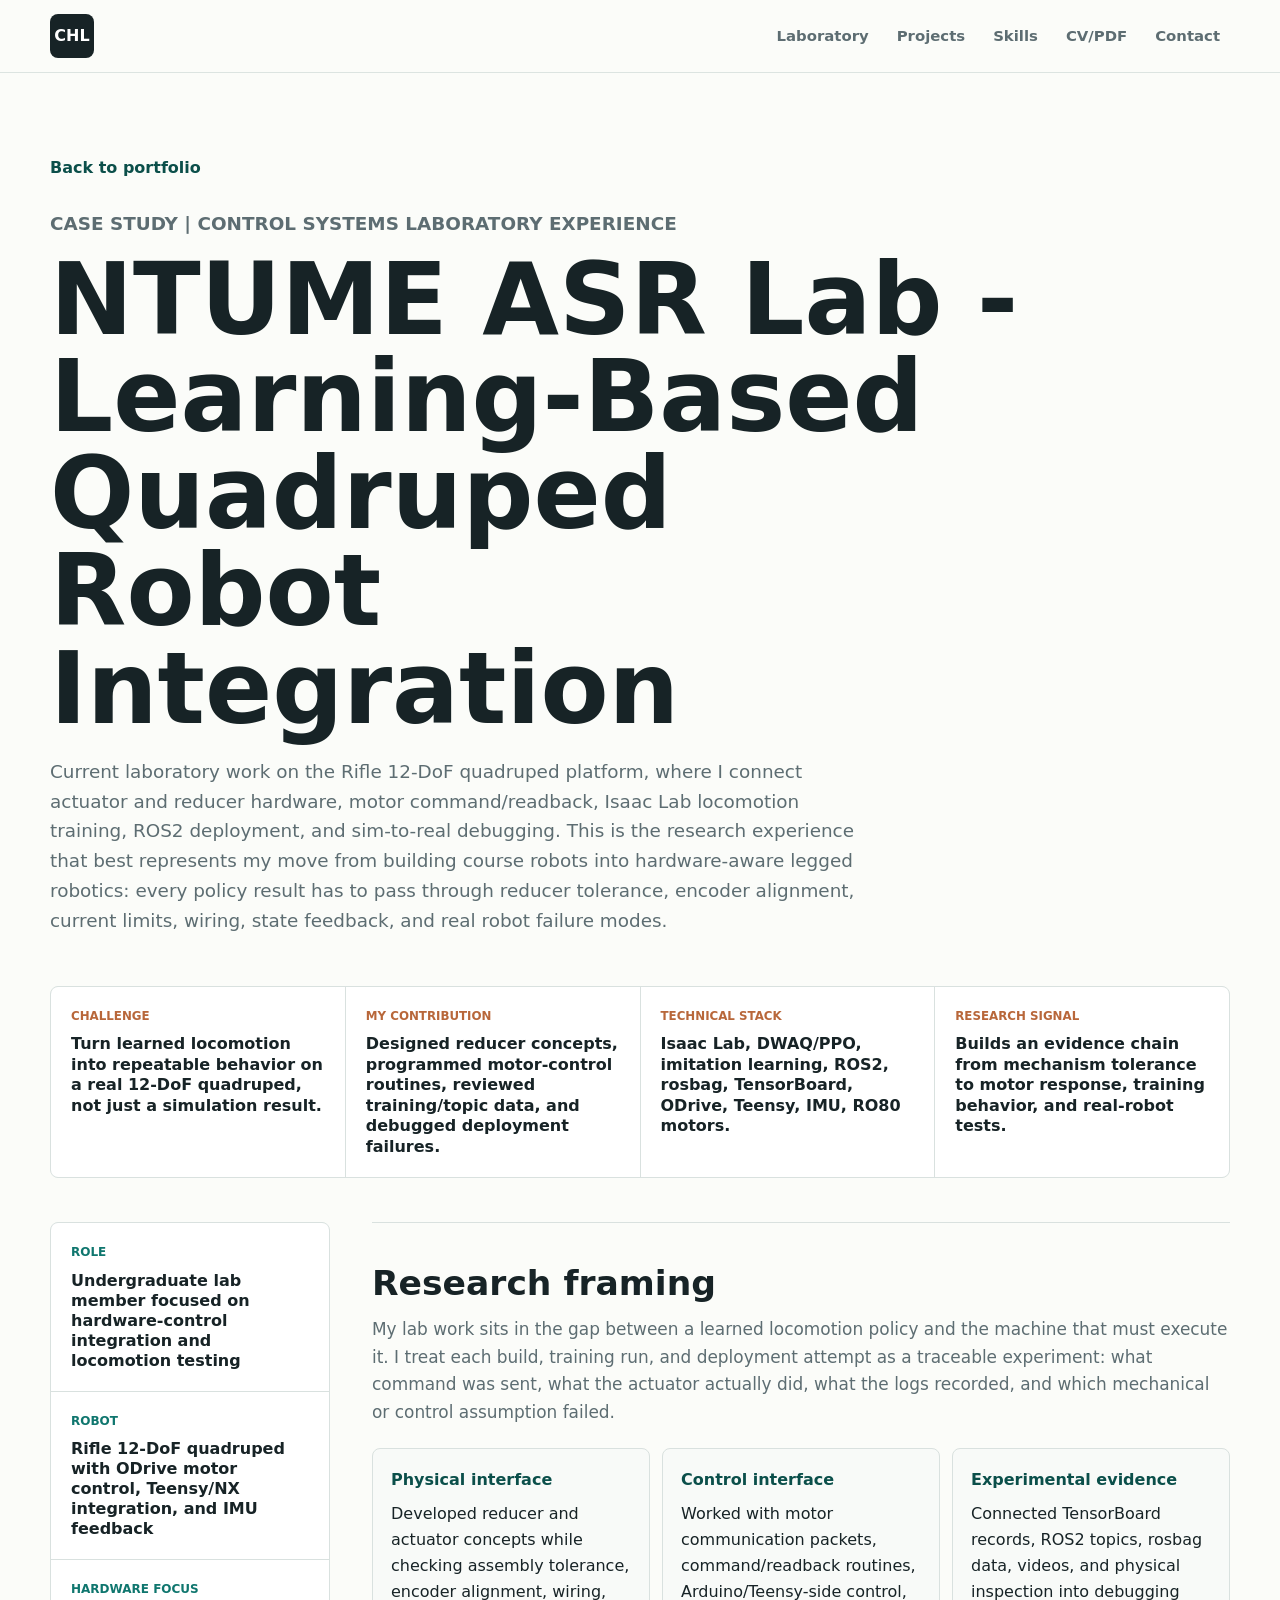
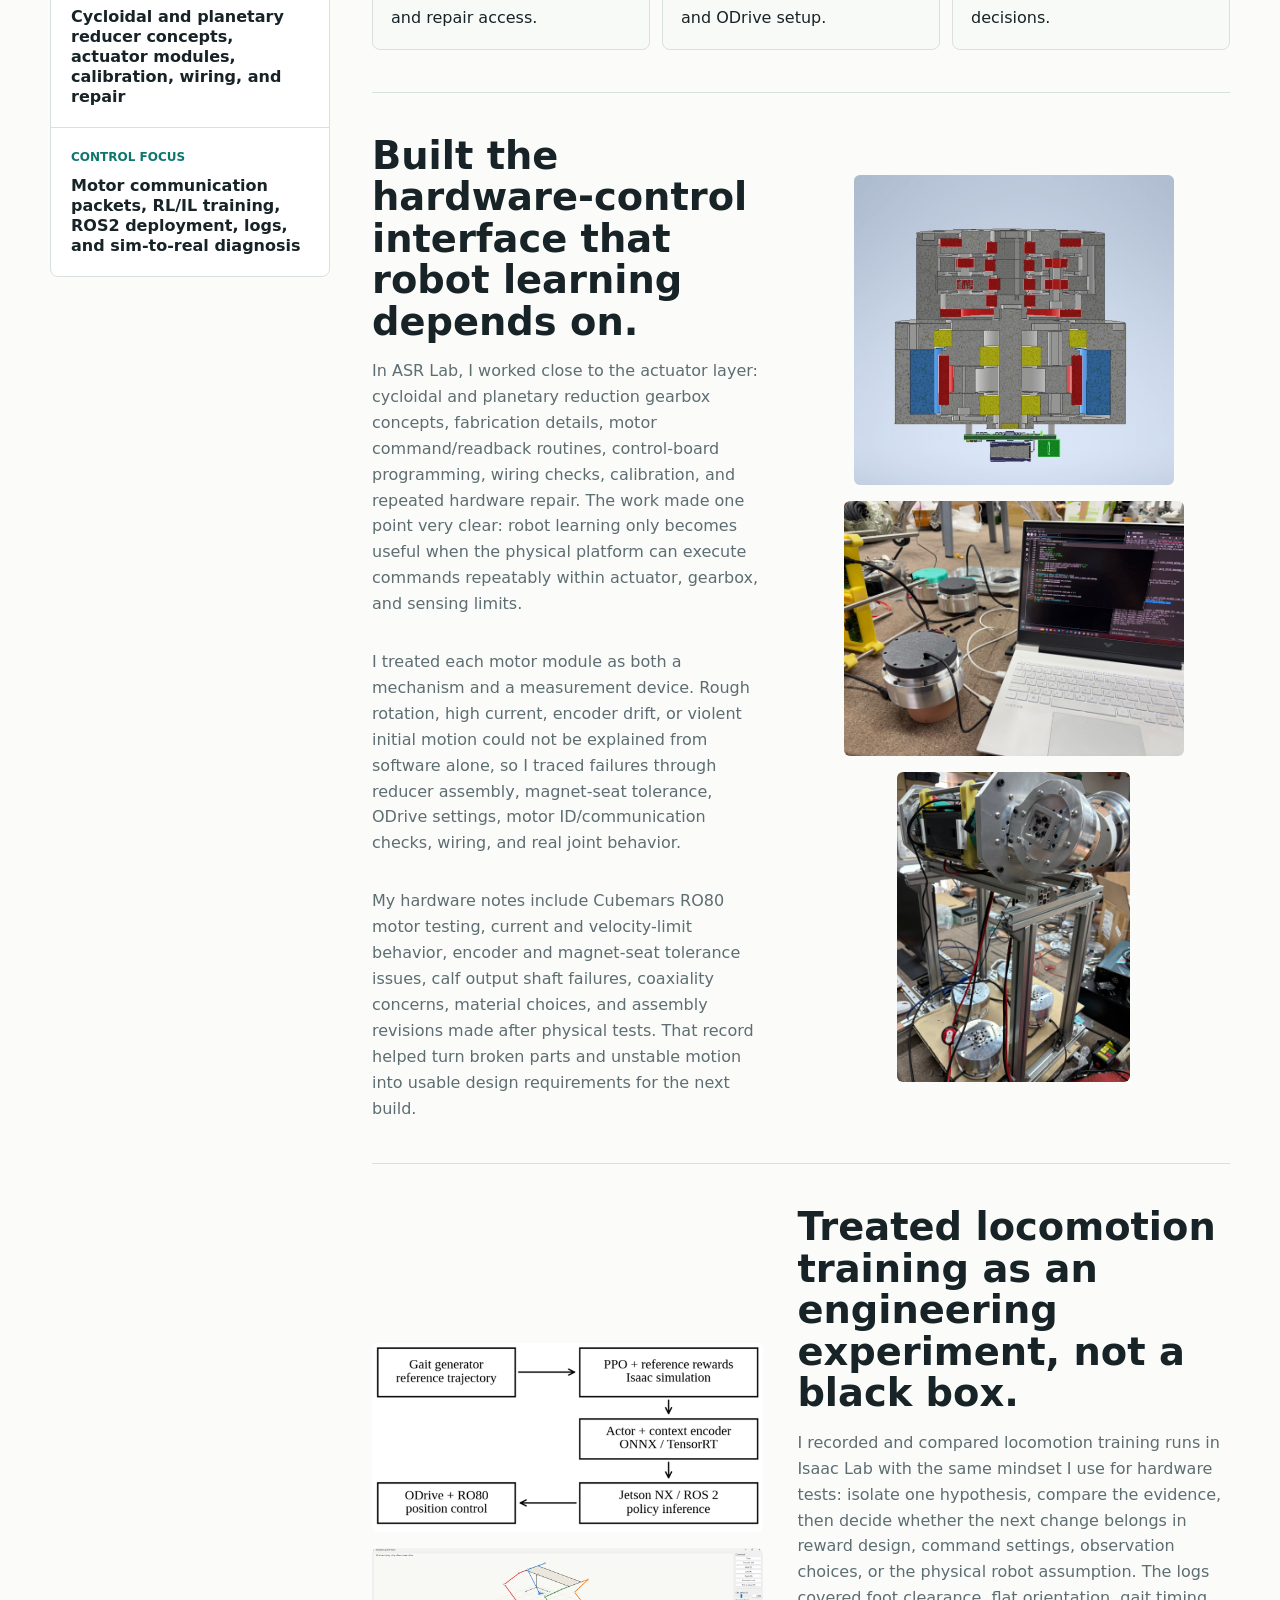
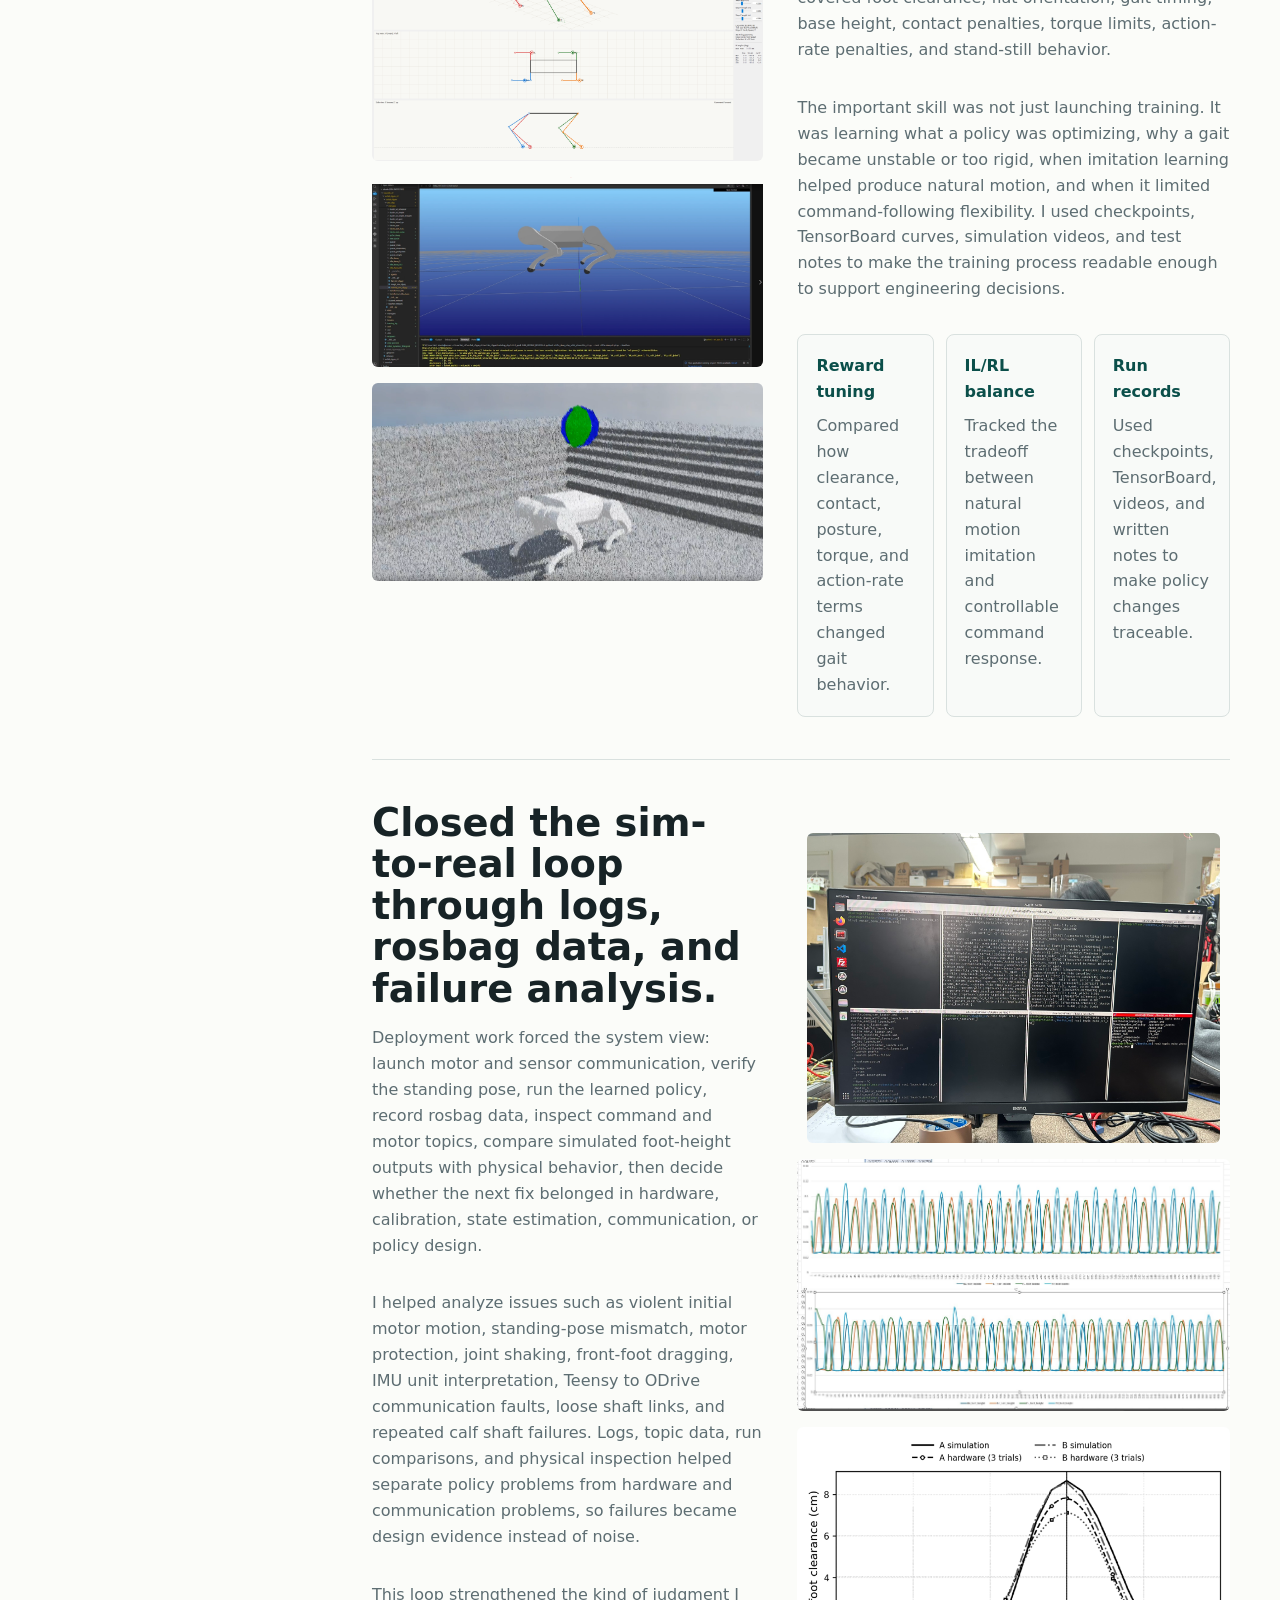
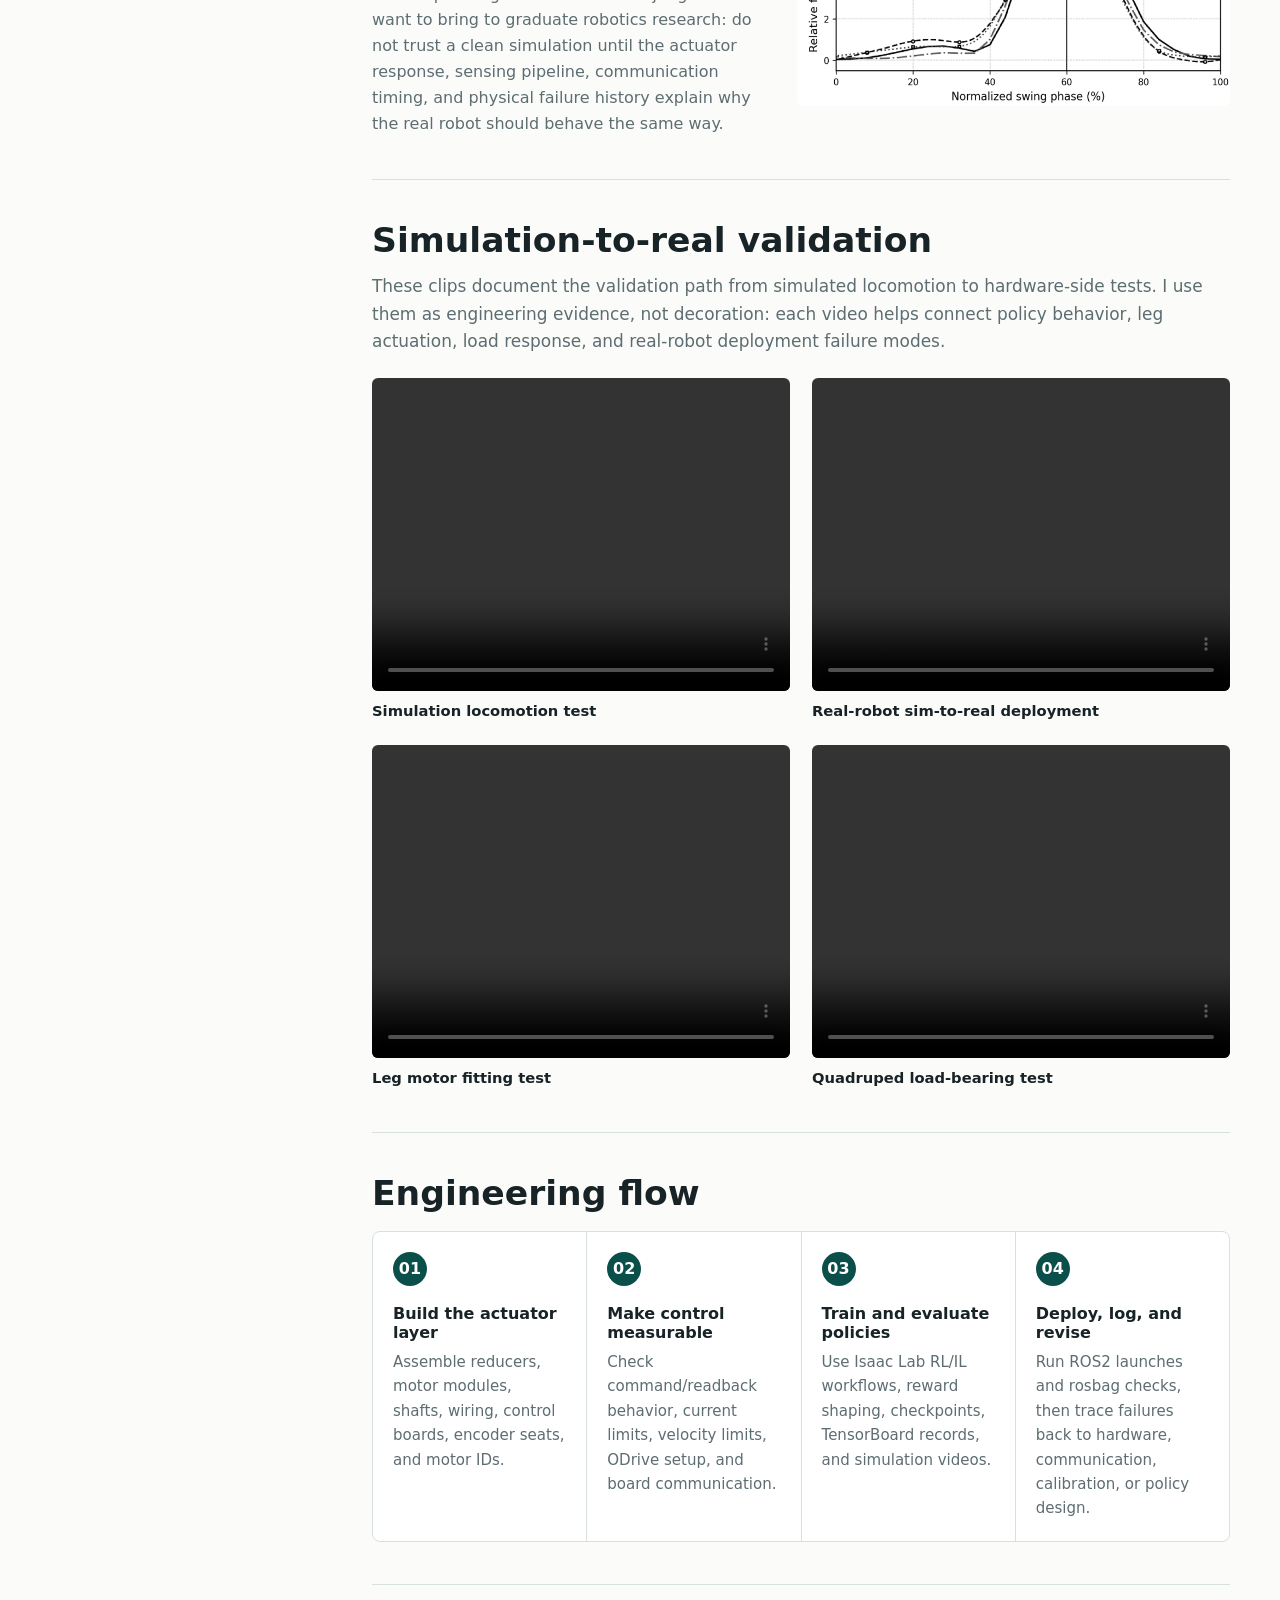
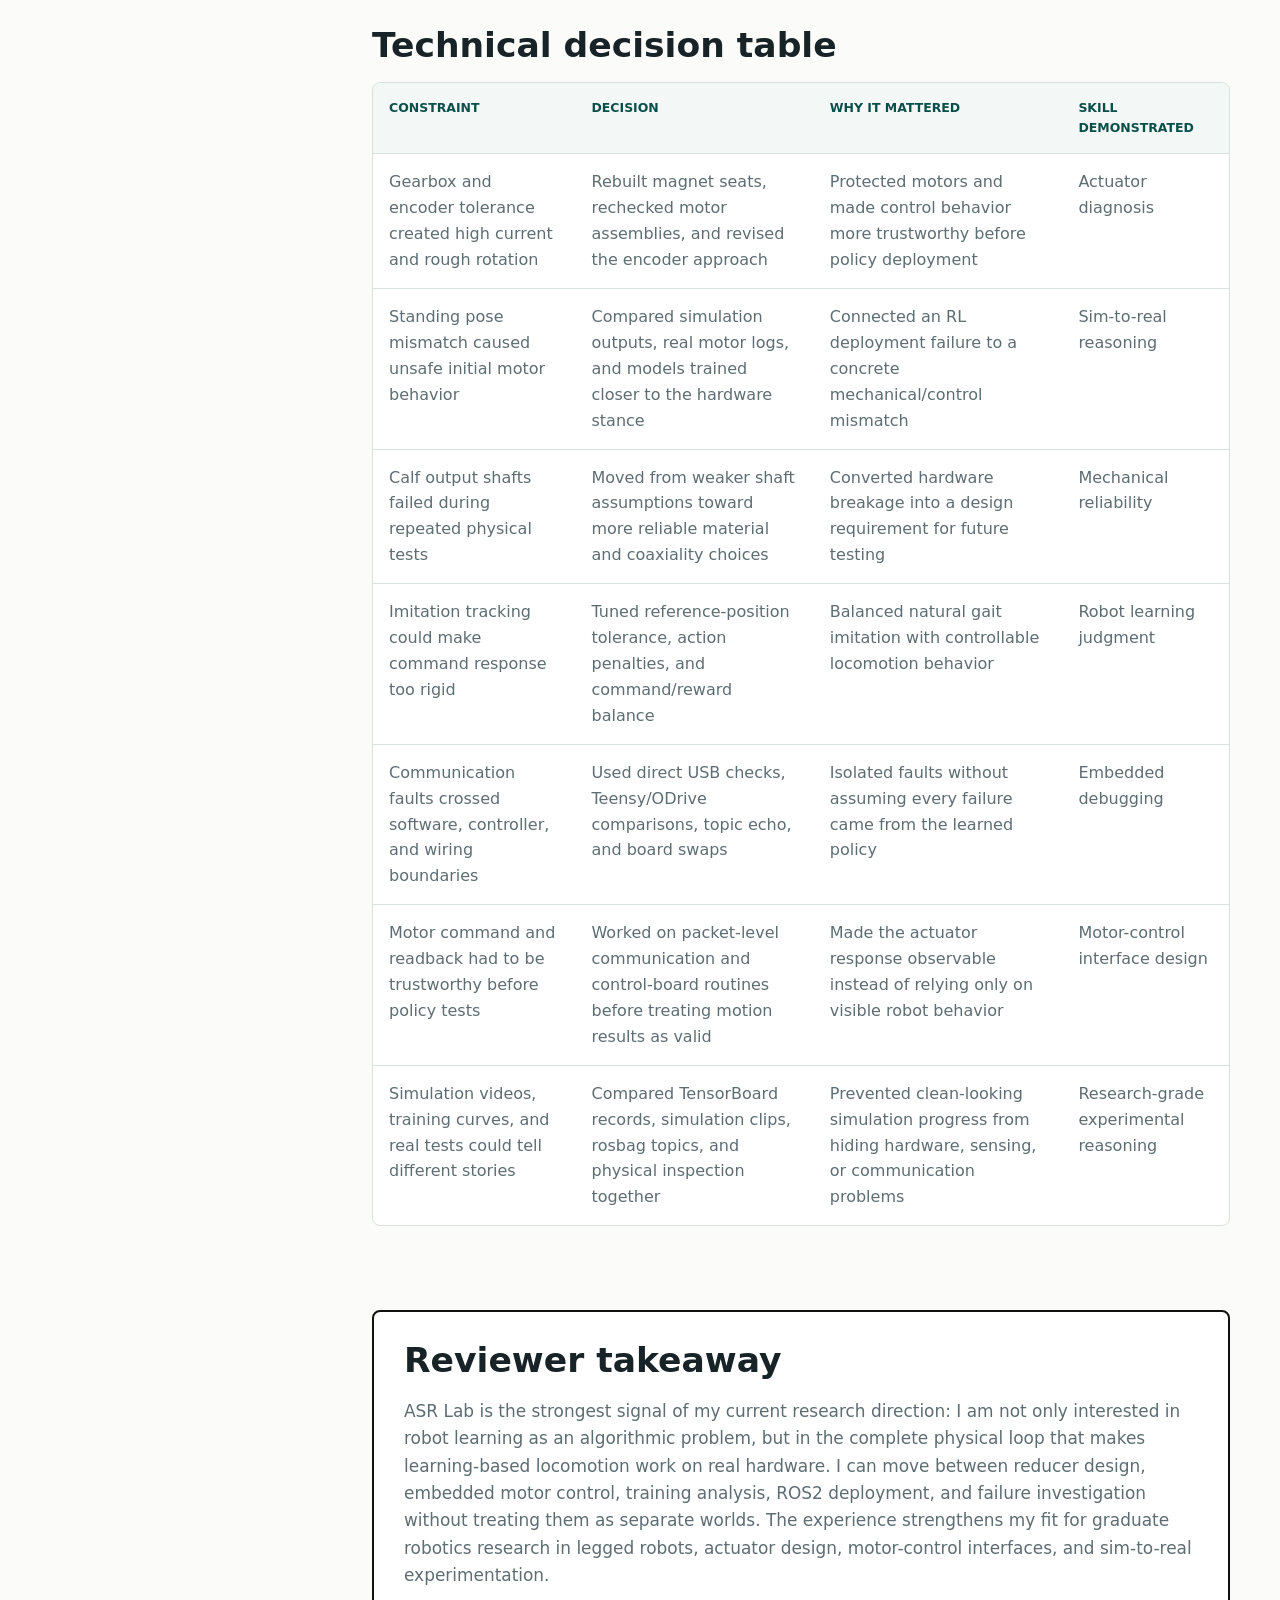
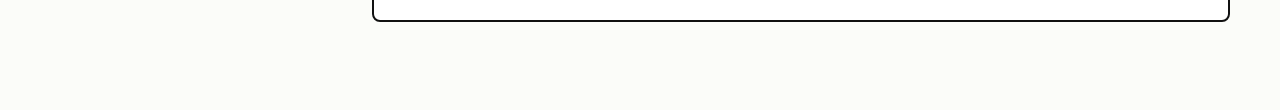
==== commit d3ed8ef0: "Center ASR lab media stacks" ====
--- a/asr-lab.html
+++ b/asr-lab.html
@@ -9,7 +9,7 @@
       content="Control systems laboratory experience of CHENG-HSUAN LEE in NTUME ASR Lab, focused on quadruped actuator hardware, motor communication, Isaac Lab locomotion training, ROS2 deployment, and sim-to-real debugging."
     />
     <link rel="stylesheet" href="site.css?v=20260827-asr-lab-case-study" />
-    <link rel="stylesheet" href="project.css?v=20260828-asr-lab-rich-content" />
+    <link rel="stylesheet" href="project.css?v=20260902-asr-media-center" />
   </head>
   <body class="project-page">
     <header class="site-header">
--- a/site.css
+++ b/site.css
@@ -657,6 +657,17 @@
   color: var(--muted);
 }
 
+.skills-layout .compact-list {
+  margin-top: 14px;
+  color: var(--muted);
+  font-size: 0.96rem;
+  line-height: 1.48;
+}
+
+.skills-layout .compact-list li + li {
+  margin-top: 7px;
+}
+
 .timeline {
   display: grid;
   gap: 24px;
--- a/project.css
+++ b/project.css
@@ -213,7 +213,11 @@
 }
 
 .detail-feature.asr-gallery-feature {
-  align-items: start;
+  align-items: center;
+}
+
+.detail-feature.asr-gallery-feature .feature-media {
+  align-self: center;
 }
 
 .asr-hardware-mosaic .media-photo:first-child,
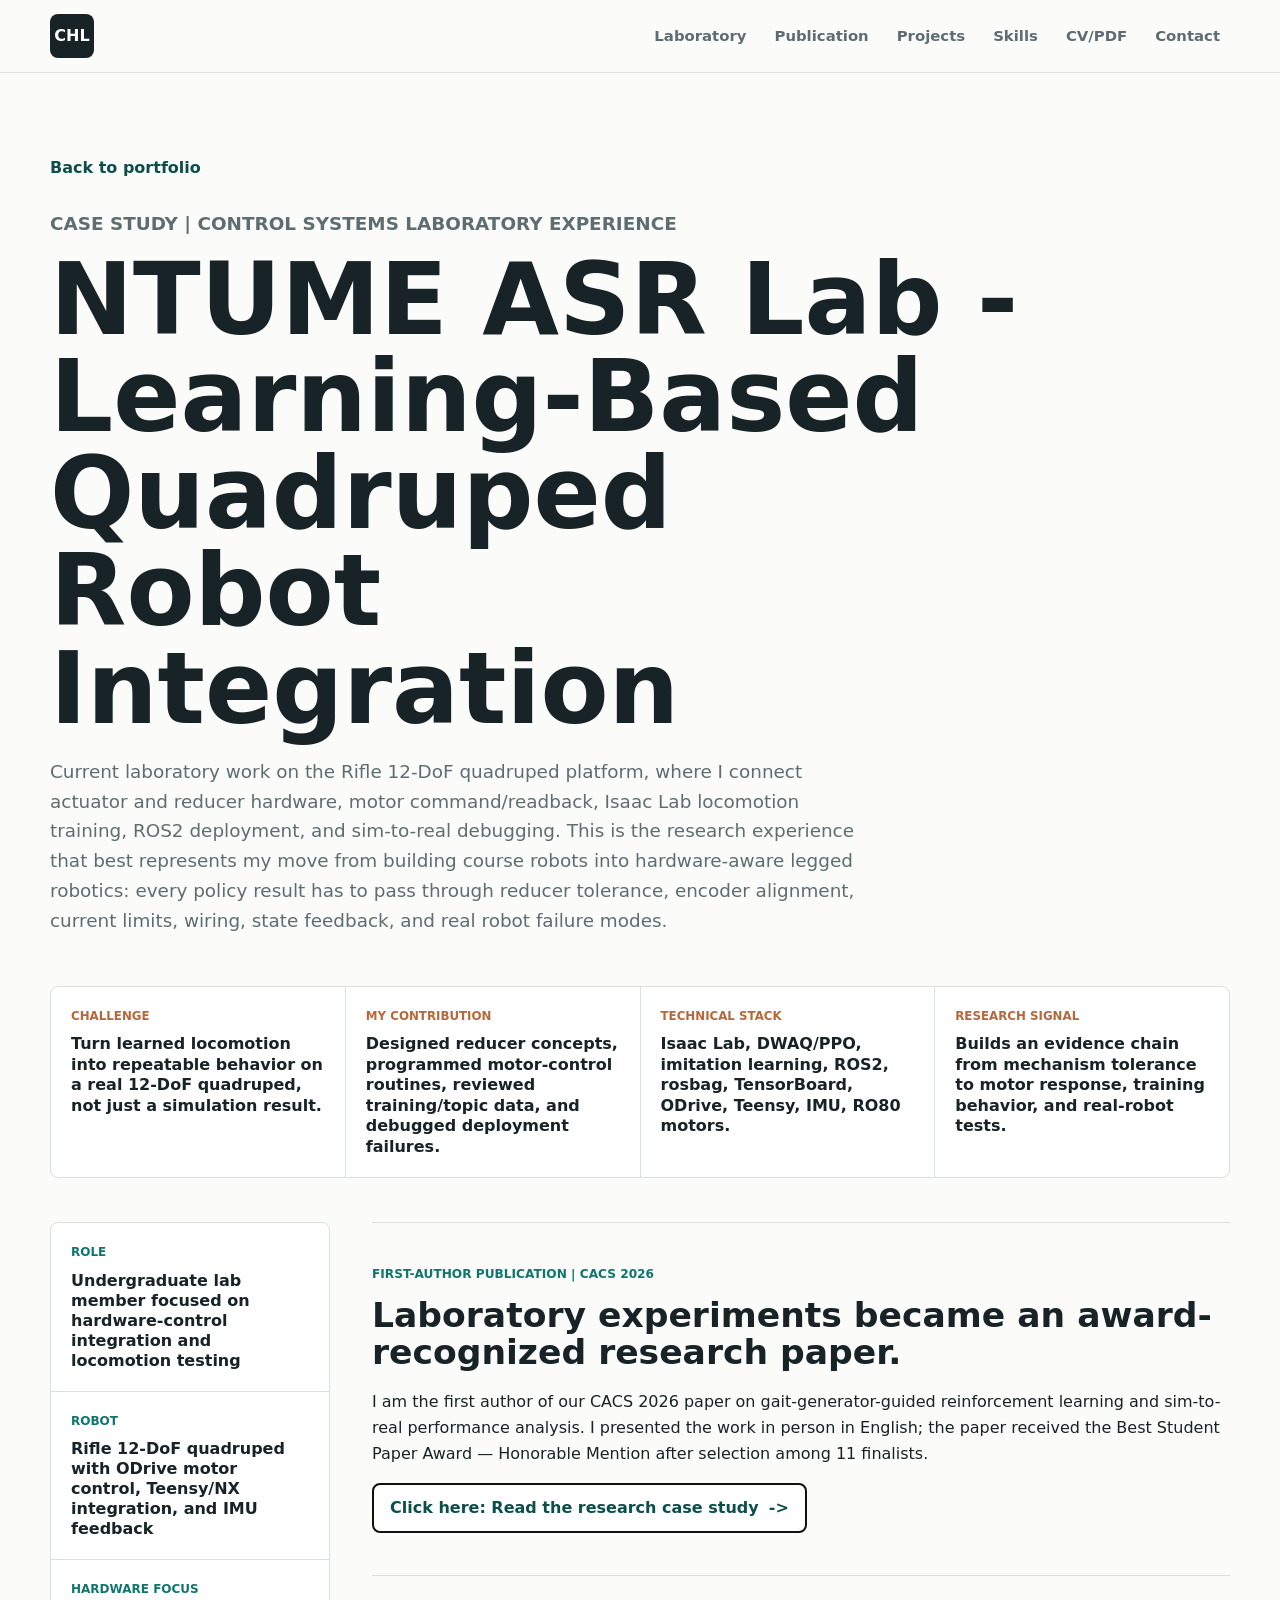
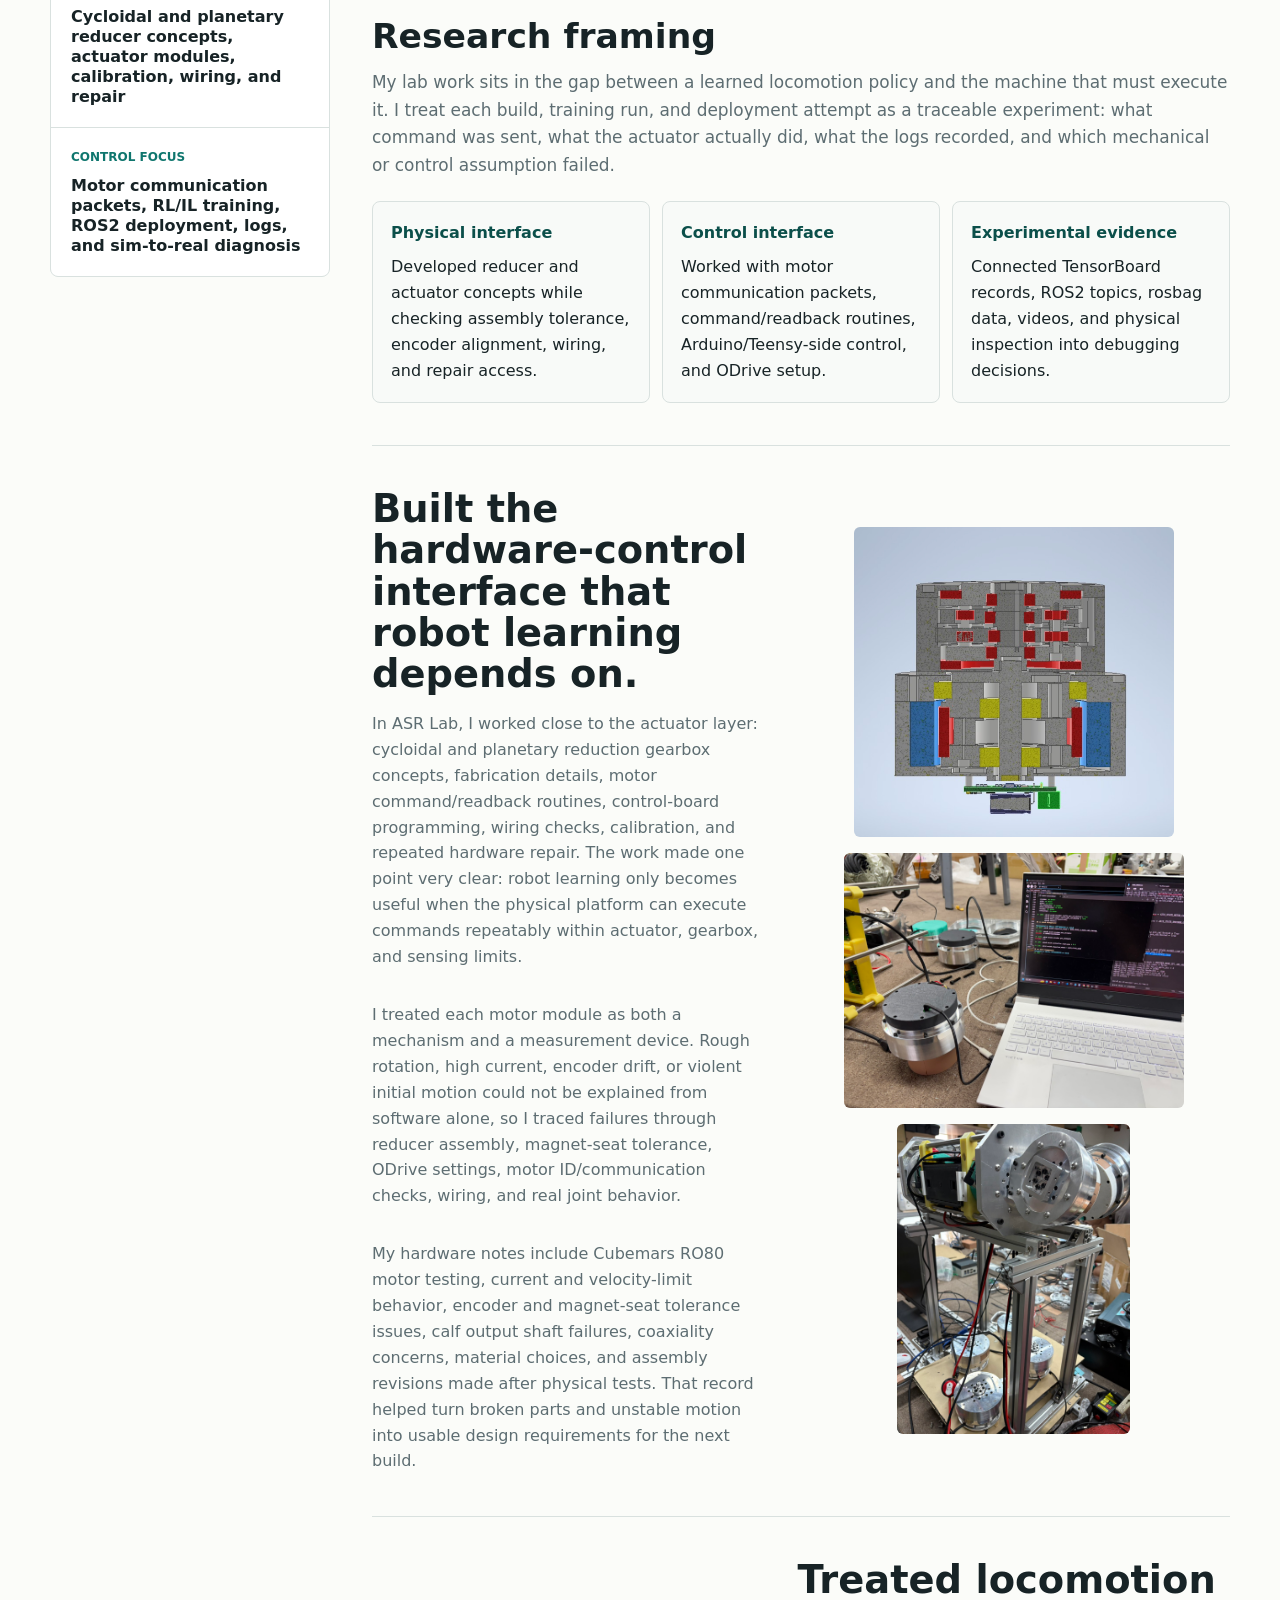
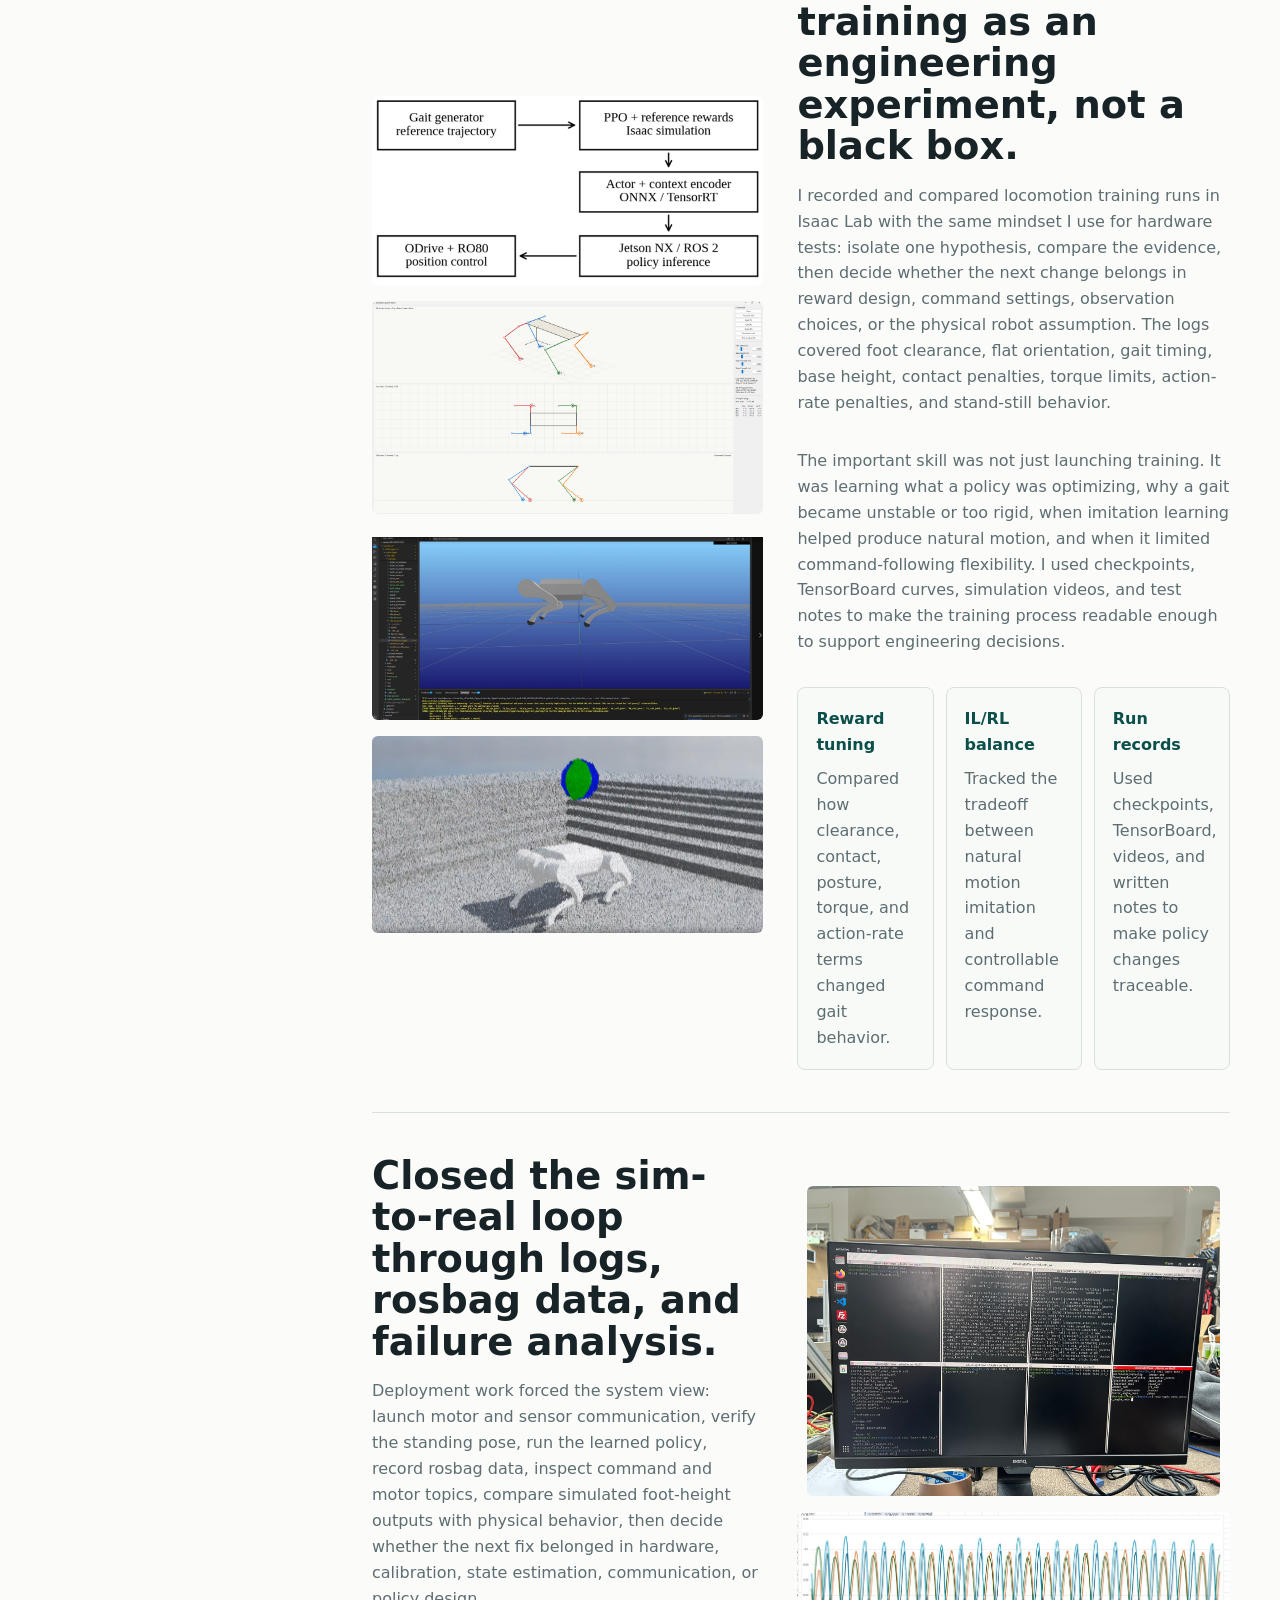
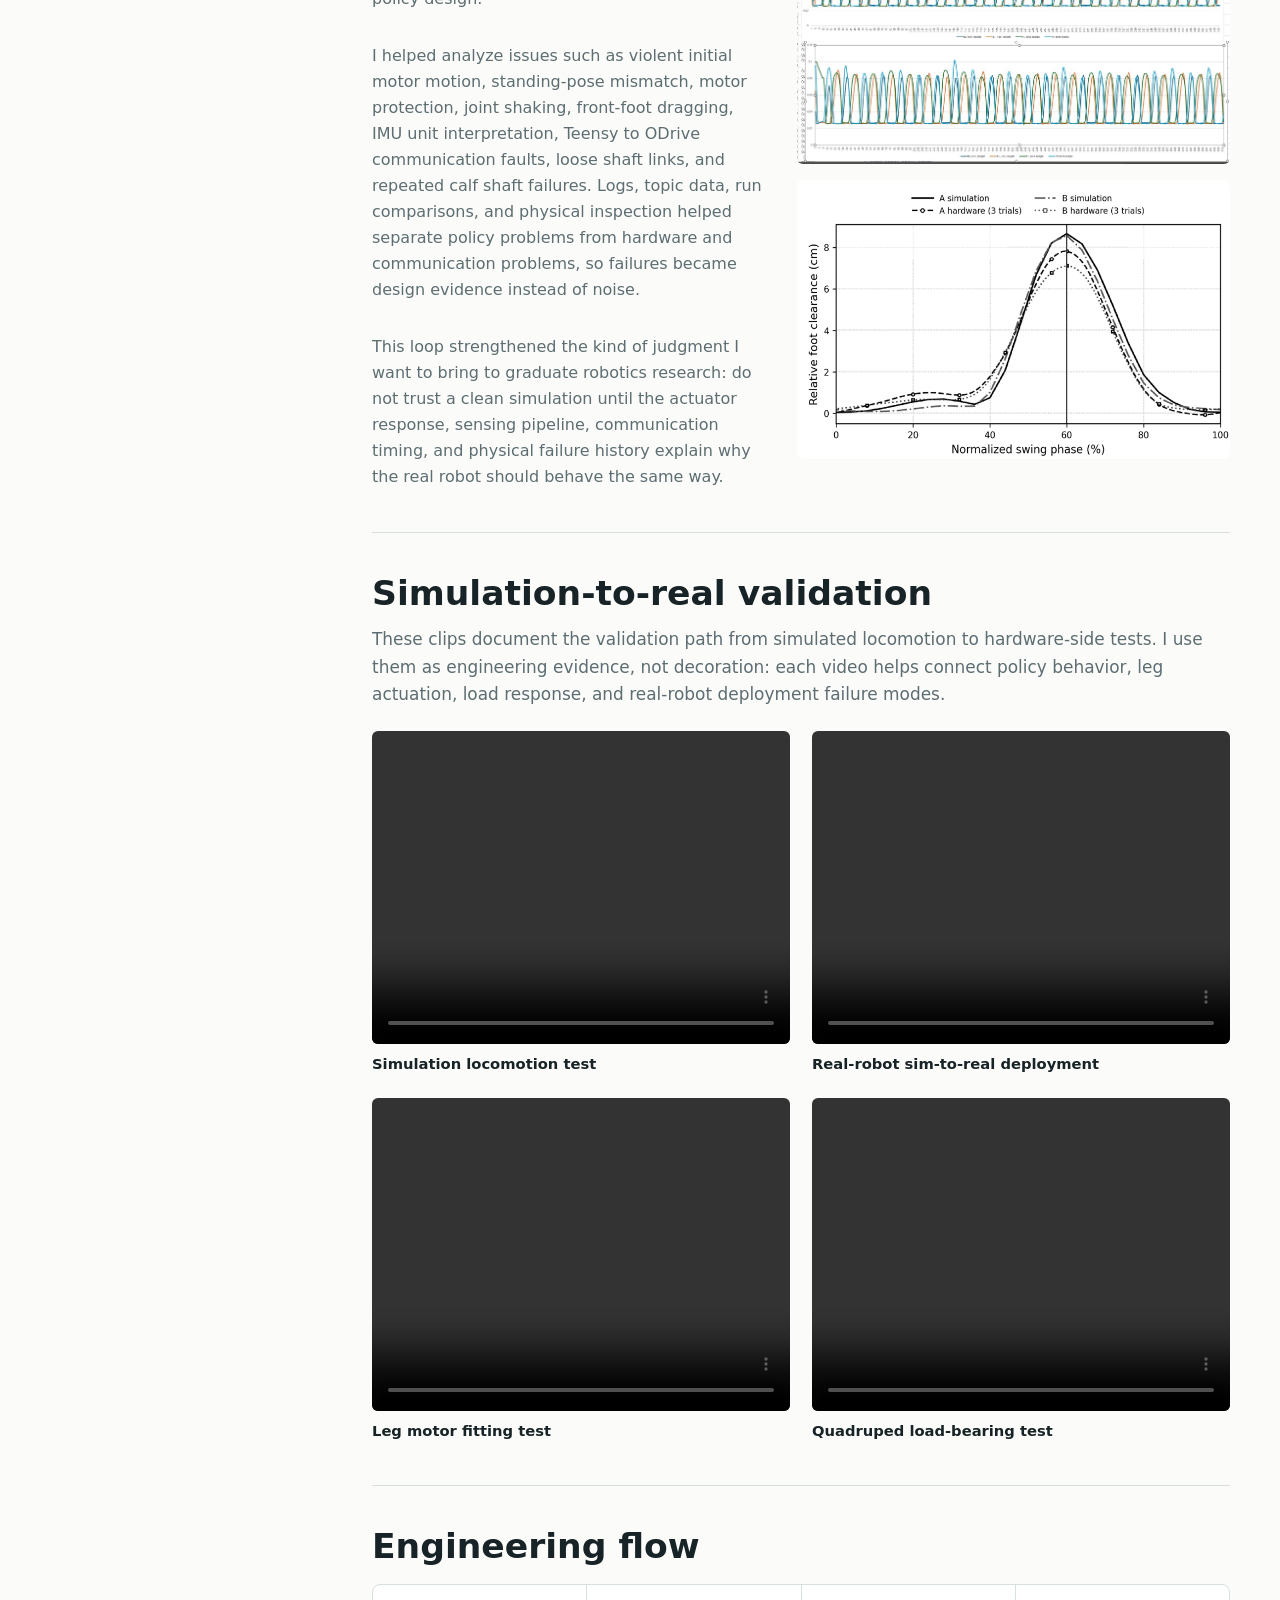
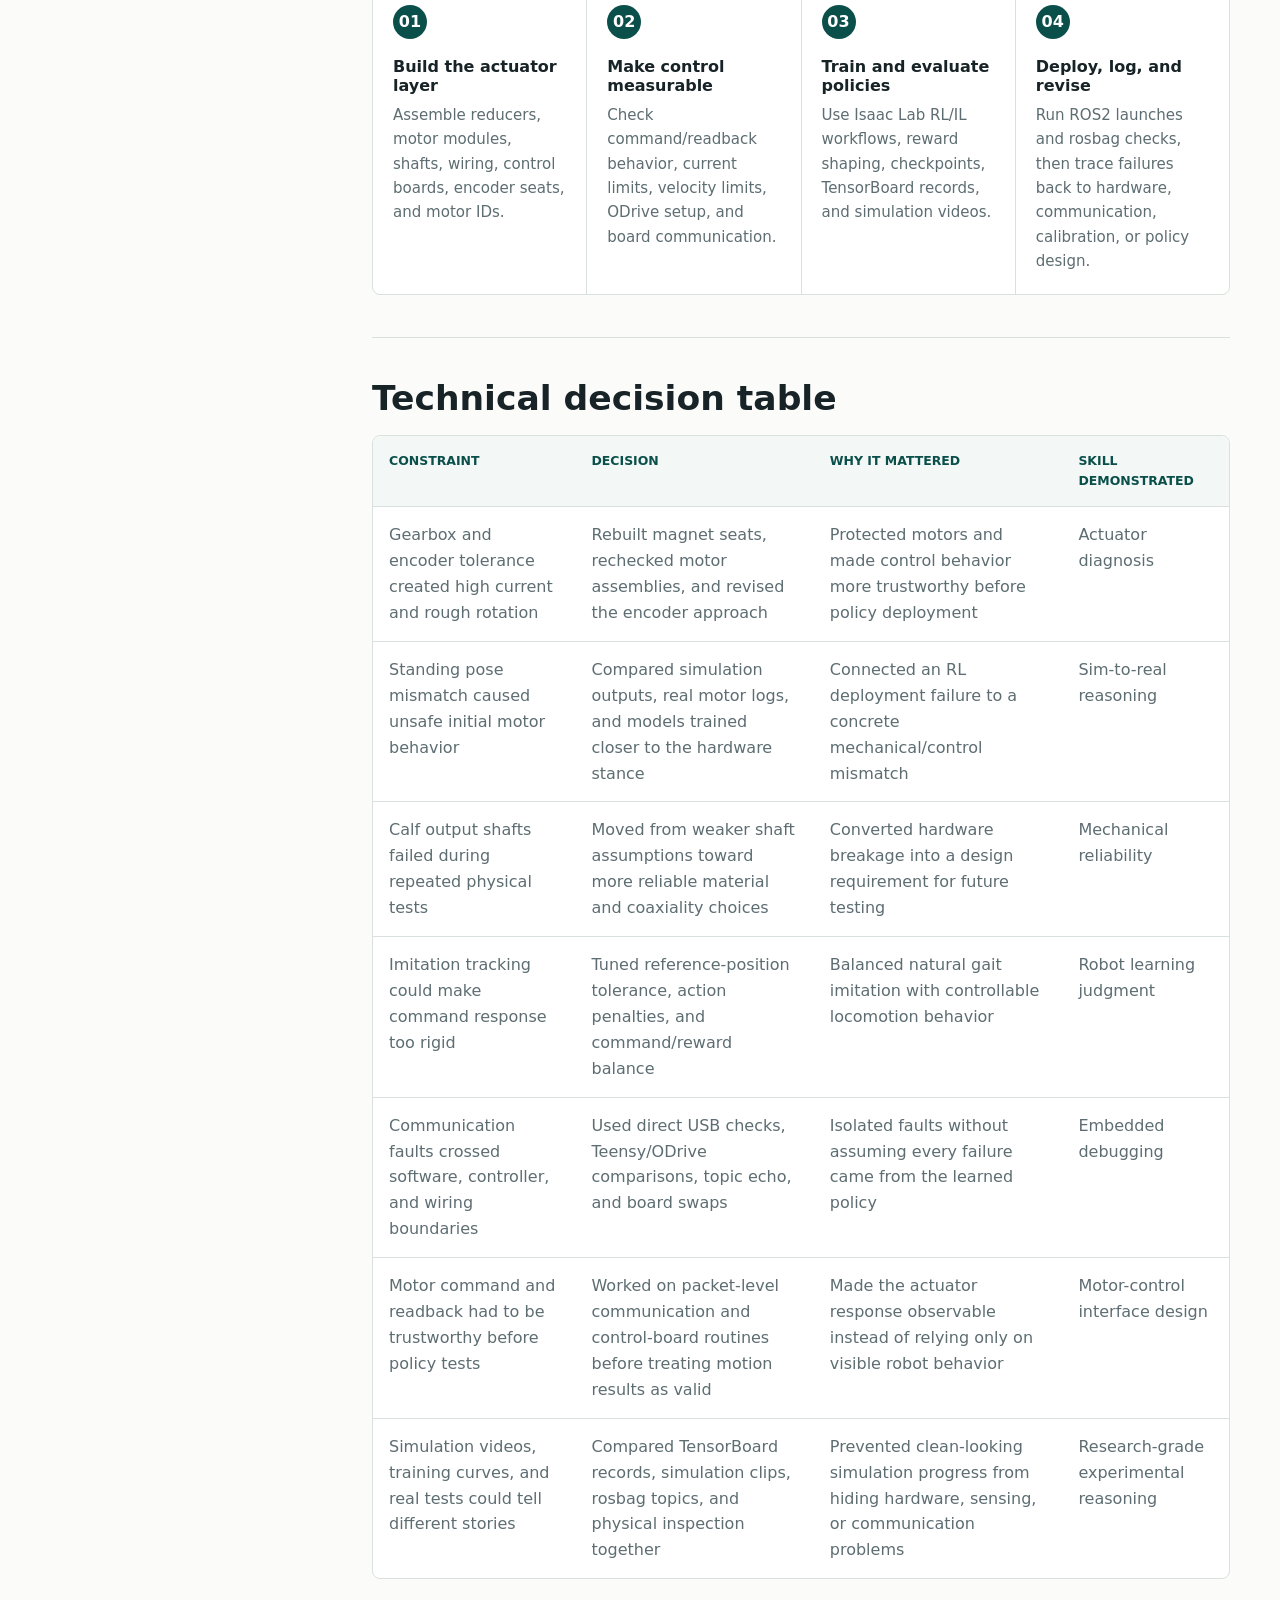
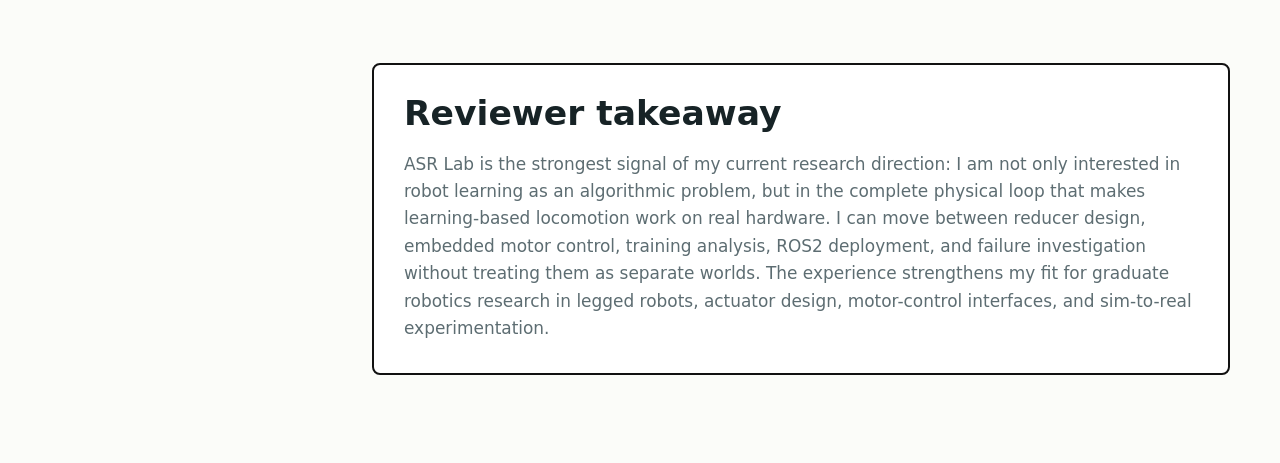
==== commit a0648669: "Feature first-author CACS 2026 research and student paper recognition" ====
--- a/asr-lab.html
+++ b/asr-lab.html
@@ -8,7 +8,7 @@
       name="description"
       content="Control systems laboratory experience of CHENG-HSUAN LEE in NTUME ASR Lab, focused on quadruped actuator hardware, motor communication, Isaac Lab locomotion training, ROS2 deployment, and sim-to-real debugging."
     />
-    <link rel="stylesheet" href="site.css?v=20260827-asr-lab-case-study" />
+    <link rel="stylesheet" href="site.css?v=20261108-cacs" />
     <link rel="stylesheet" href="project.css?v=20260902-asr-media-center" />
   </head>
   <body class="project-page">
@@ -16,6 +16,7 @@
       <a class="brand" href="index.html#home" aria-label="CHENG-HSUAN LEE home">CHL</a>
       <nav class="nav-links" aria-label="Primary navigation">
         <a href="index.html#laboratory">Laboratory</a>
+        <a href="index.html#publication">Publication</a>
         <a href="index.html#projects">Projects</a>
         <a href="index.html#skills">Skills</a>
         <a href="index.html#materials">CV/PDF</a>
@@ -77,6 +78,12 @@
         </aside>
 
         <section class="detail-layout">
+          <section class="case-module" aria-labelledby="lab-publication-title">
+            <p class="section-kicker">First-Author Publication | CACS 2026</p>
+            <h2 id="lab-publication-title">Laboratory experiments became an award-recognized research paper.</h2>
+            <p>I am the first author of our CACS 2026 paper on gait-generator-guided reinforcement learning and sim-to-real performance analysis. I presented the work in person in English; the paper received the Best Student Paper Award — Honorable Mention after selection among 11 finalists.</p>
+            <a class="text-link" href="cacs-2026.html">Click here: Read the research case study</a>
+          </section>
           <section class="case-module" aria-labelledby="asr-framing-title">
             <h2 id="asr-framing-title">Research framing</h2>
             <p class="module-intro">
--- a/site.css
+++ b/site.css
@@ -356,6 +356,146 @@
   margin-top: 28px;
 }
 
+.publication-section {
+  border-top: 2px solid var(--accent);
+}
+
+.publication-layout {
+  display: grid;
+  grid-template-columns: minmax(0, 1.15fr) minmax(0, 0.85fr);
+  align-items: center;
+  gap: 40px;
+}
+
+.publication-award {
+  color: var(--accent-dark);
+  font-weight: 800;
+  border-left: 4px solid var(--accent);
+  padding: 12px 16px;
+  background: #edf5f3;
+}
+
+.publication-metrics {
+  display: grid;
+  grid-template-columns: repeat(3, minmax(0, 1fr));
+  gap: 18px;
+  padding-block: 20px;
+  border-block: 1px solid var(--line);
+}
+
+.publication-metrics strong,
+.publication-metrics span {
+  display: block;
+}
+
+.publication-metrics strong {
+  font-size: 1.3rem;
+  color: var(--accent-dark);
+  overflow-wrap: anywhere;
+}
+
+.publication-metrics span,
+.publication-note,
+.publication-media figcaption,
+.publication-certificate figcaption {
+  color: var(--muted);
+  font-size: 0.95rem;
+  line-height: 1.5;
+}
+
+.publication-actions {
+  display: flex;
+  flex-wrap: wrap;
+  align-items: center;
+  gap: 16px;
+}
+
+.publication-section .text-link::after,
+.publication-page .text-link::after {
+  flex-shrink: 0;
+  white-space: nowrap;
+}
+
+.publication-media,
+.publication-media .media-photo {
+  display: grid;
+  gap: 12px;
+}
+
+.publication-media .media-photo img {
+  width: 100%;
+  max-height: none;
+}
+
+.conference-placeholder {
+  margin: 0;
+  min-height: 240px;
+}
+
+.publication-page .project-hero h1 {
+  font-size: 3rem;
+  line-height: 1.12;
+}
+
+.publication-page .project-hero .text-link {
+  margin-bottom: 0;
+}
+
+.publication-page .detail-layout > section {
+  min-width: 0;
+}
+
+.publication-flow {
+  padding-left: 28px;
+  display: grid;
+  gap: 20px;
+}
+
+.publication-flow strong,
+.publication-flow span {
+  display: block;
+}
+
+.publication-table-wrap {
+  max-width: 100%;
+  overflow-x: auto;
+}
+
+.publication-table-wrap table {
+  min-width: 490px;
+}
+
+.publication-table-wrap caption {
+  text-align: left;
+  padding-bottom: 14px;
+  color: var(--muted);
+}
+
+.publication-certificate {
+  margin: 24px 0;
+}
+
+.publication-certificate img {
+  display: block;
+  width: 100%;
+  height: auto;
+}
+
+.conference-gallery {
+  display: grid;
+  gap: 22px;
+}
+
+@media (max-width: 900px) {
+  .publication-layout { grid-template-columns: 1fr; }
+  .publication-page .project-hero h1 { font-size: 2.3rem; }
+}
+
+@media (max-width: 540px) {
+  .publication-metrics { grid-template-columns: 1fr; }
+  .publication-page .project-hero h1 { font-size: 2rem; }
+}
+
 .project-showcase {
   display: grid;
   gap: 0;
@@ -491,6 +631,7 @@
 }
 
 .feature-media.media-stack .media-placeholder {
+  margin: 0;
   width: 100%;
   min-height: 230px;
 }
@@ -746,7 +887,7 @@
   align-items: center;
   padding: 22px 24px;
   border: 2px solid #111;
-  background: #fff;
+  background: #fbfff9;
   text-decoration: none;
   transition: border-color 160ms ease, box-shadow 160ms ease, transform 160ms ease;
 }
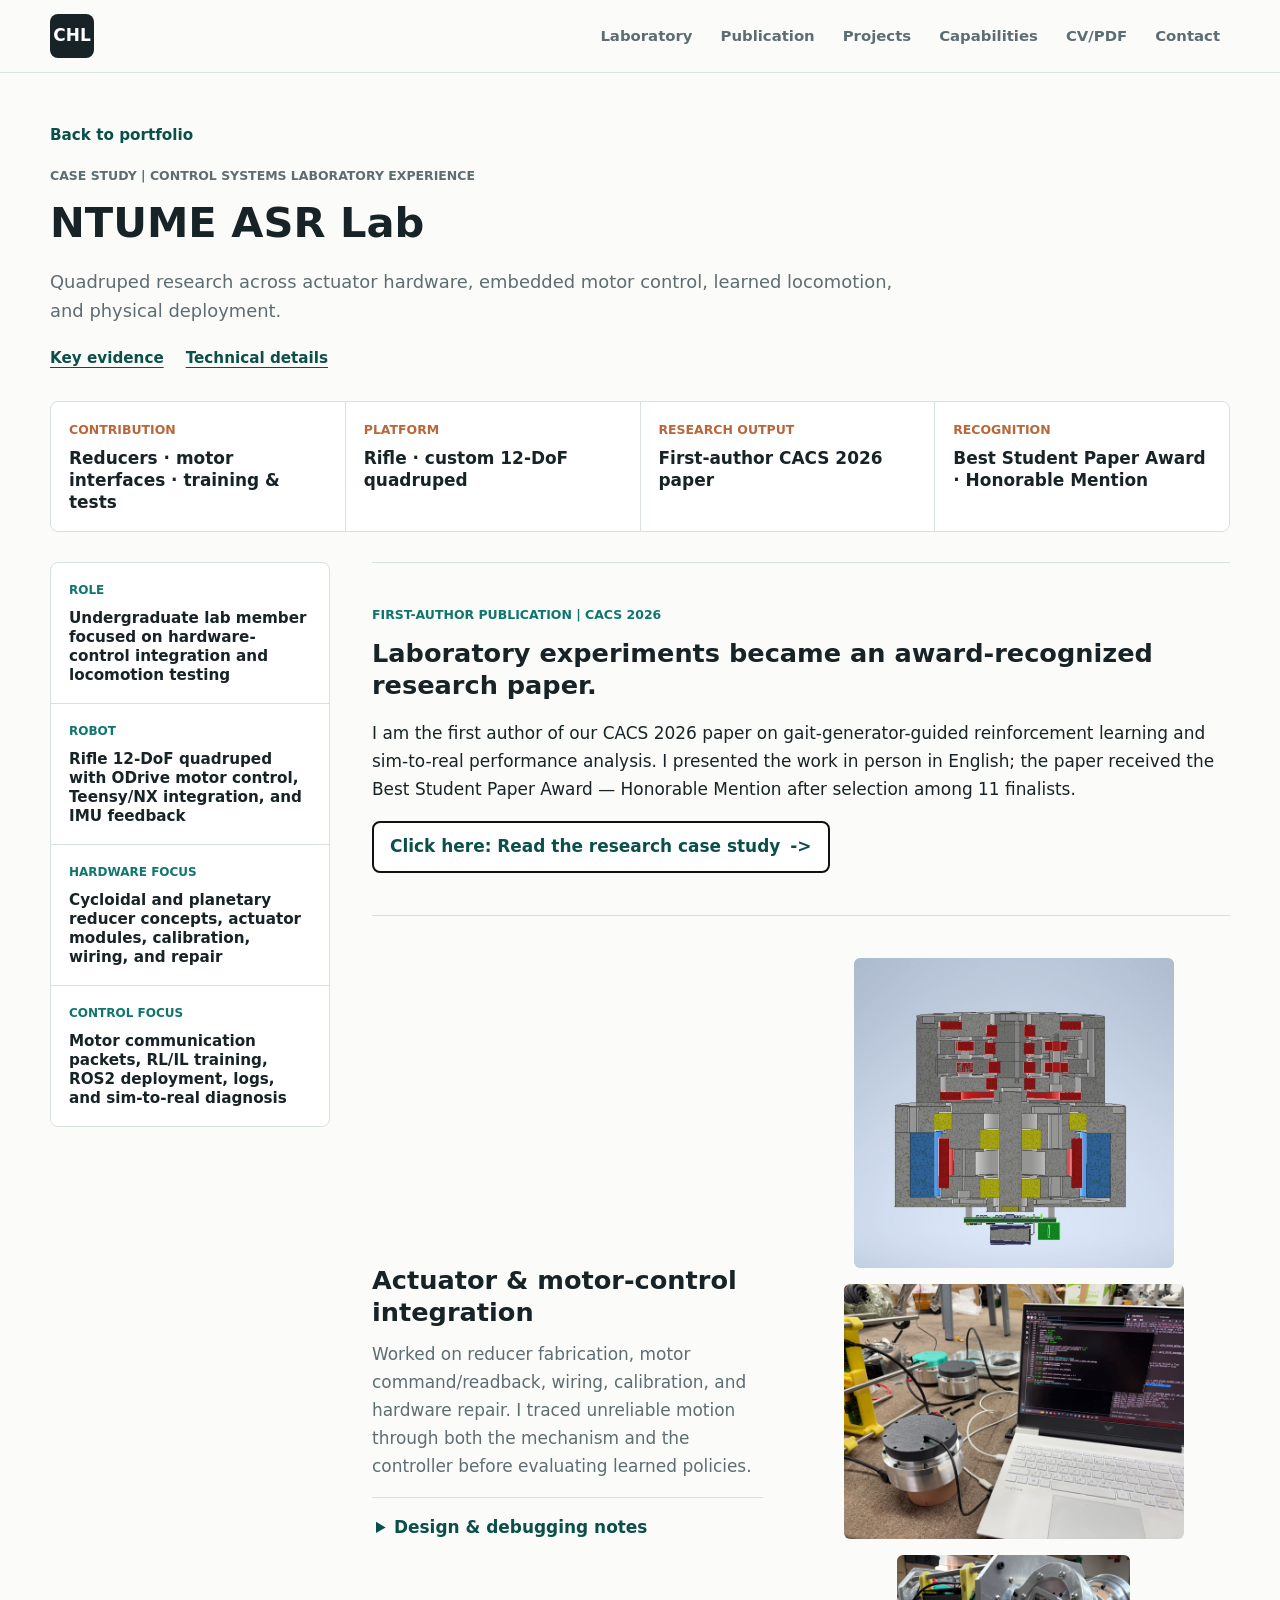
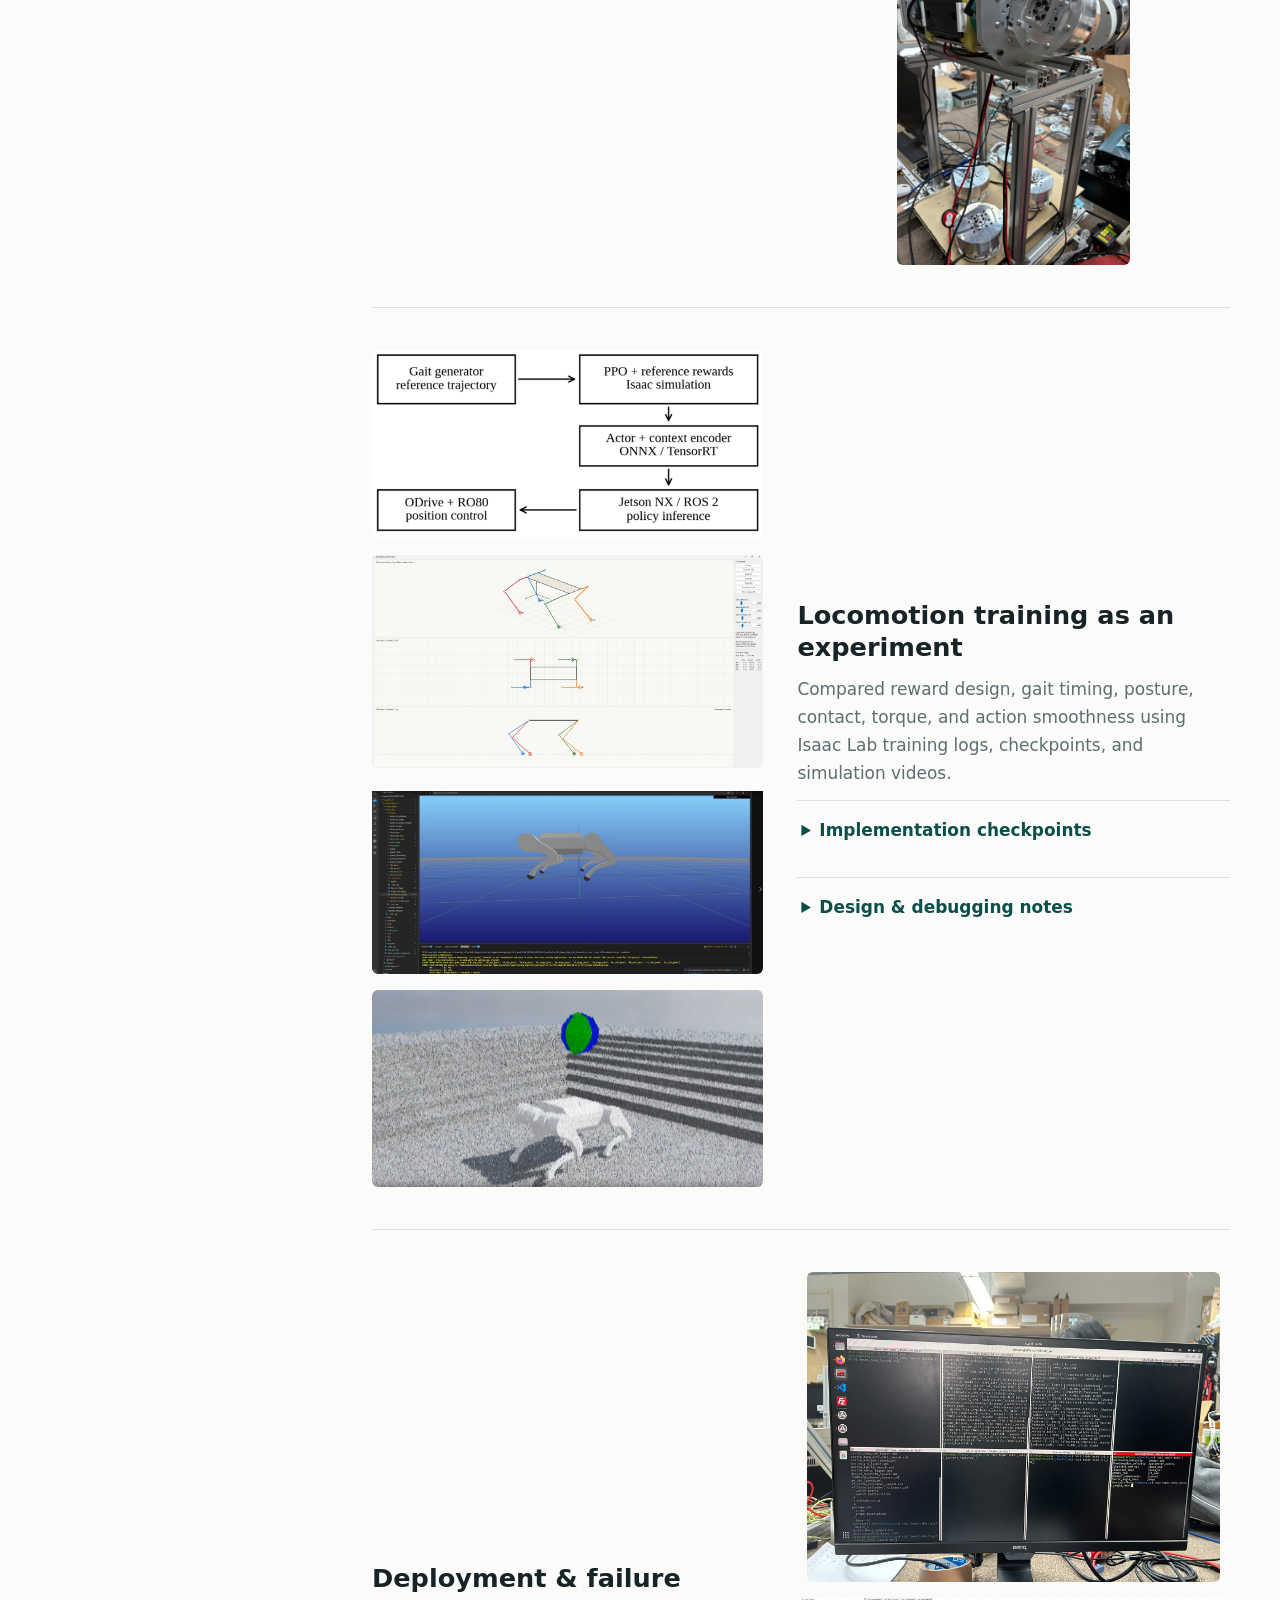
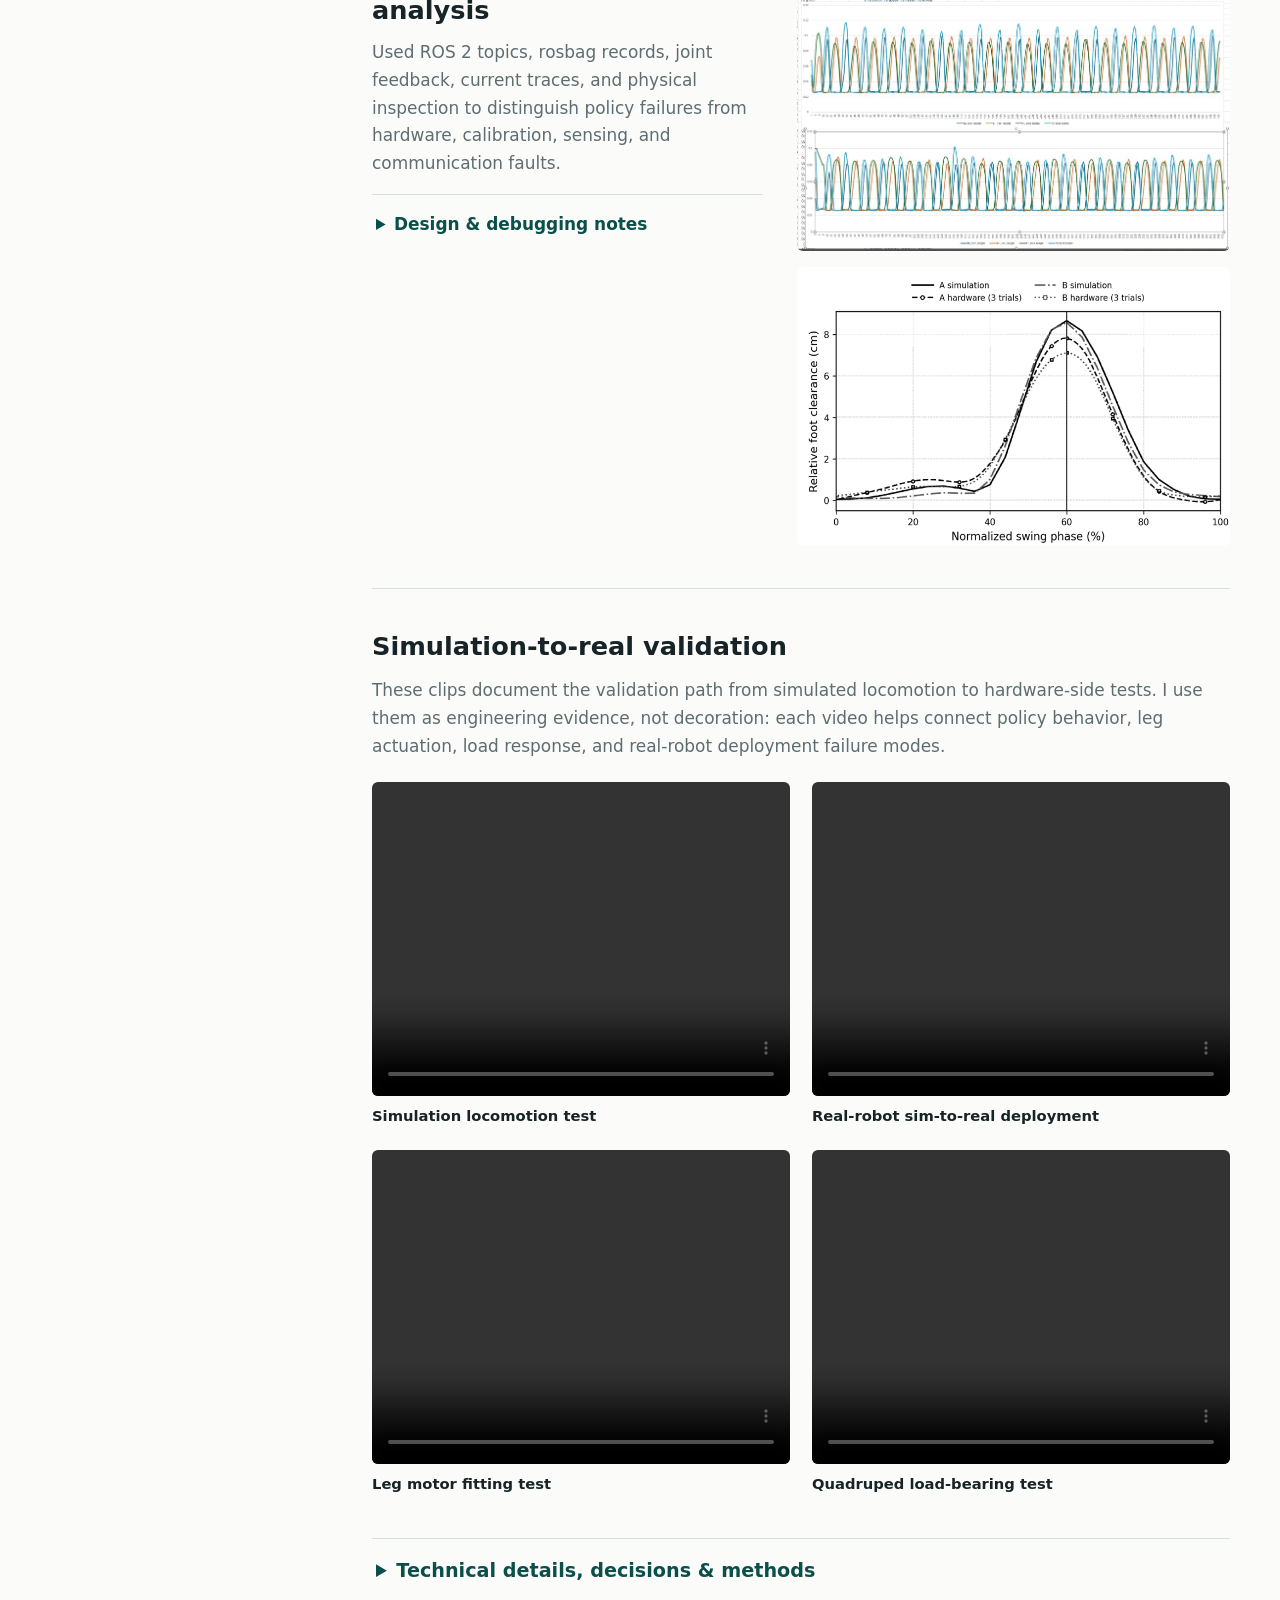
==== commit cf2b136c: "Refocus portfolio on research outcomes and concise engineering evidence" ====
--- a/asr-lab.html
+++ b/asr-lab.html
@@ -1,389 +1,278 @@
-<!doctype html>
+<!DOCTYPE html>
+
 <html lang="en">
-  <head>
-    <meta charset="utf-8" />
-    <meta name="viewport" content="width=device-width, initial-scale=1" />
-    <title>NTUME ASR Lab Quadruped Research | CHENG-HSUAN LEE</title>
-    <meta
-      name="description"
-      content="Control systems laboratory experience of CHENG-HSUAN LEE in NTUME ASR Lab, focused on quadruped actuator hardware, motor communication, Isaac Lab locomotion training, ROS2 deployment, and sim-to-real debugging."
-    />
-    <link rel="stylesheet" href="site.css?v=20261108-cacs" />
-    <link rel="stylesheet" href="project.css?v=20260902-asr-media-center" />
-  </head>
-  <body class="project-page">
-    <header class="site-header">
-      <a class="brand" href="index.html#home" aria-label="CHENG-HSUAN LEE home">CHL</a>
-      <nav class="nav-links" aria-label="Primary navigation">
-        <a href="index.html#laboratory">Laboratory</a>
-        <a href="index.html#publication">Publication</a>
-        <a href="index.html#projects">Projects</a>
-        <a href="index.html#skills">Skills</a>
-        <a href="index.html#materials">CV/PDF</a>
-        <a href="index.html#contact">Contact</a>
-      </nav>
-    </header>
-
-    <main>
-      <section class="project-hero">
-        <a href="index.html#projects">Back to portfolio</a>
-        <p class="section-kicker">Case Study | Control Systems Laboratory Experience</p>
-        <h1>NTUME ASR Lab - Learning-Based Quadruped Robot Integration</h1>
-        <p>
-          Current laboratory work on the Rifle 12-DoF quadruped platform, where I connect actuator and
-          reducer hardware, motor command/readback, Isaac Lab locomotion training, ROS2 deployment, and
-          sim-to-real debugging. This is the research experience that best represents my move from building
-          course robots into hardware-aware legged robotics: every policy result has to pass through reducer
-          tolerance, encoder alignment, current limits, wiring, state feedback, and real robot failure modes.
-        </p>
-      </section>
-
-      <section class="case-glance" aria-label="ASR Lab experience at a glance">
-        <article>
-          <span>Challenge</span>
-          <strong>Turn learned locomotion into repeatable behavior on a real 12-DoF quadruped, not just a simulation result.</strong>
-        </article>
-        <article>
-          <span>My Contribution</span>
-          <strong>Designed reducer concepts, programmed motor-control routines, reviewed training/topic data, and debugged deployment failures.</strong>
-        </article>
-        <article>
-          <span>Technical Stack</span>
-          <strong>Isaac Lab, DWAQ/PPO, imitation learning, ROS2, rosbag, TensorBoard, ODrive, Teensy, IMU, RO80 motors.</strong>
-        </article>
-        <article>
-          <span>Research Signal</span>
-          <strong>Builds an evidence chain from mechanism tolerance to motor response, training behavior, and real-robot tests.</strong>
-        </article>
-      </section>
-
-      <section class="project-detail-shell">
-        <aside class="fact-strip" aria-label="ASR Lab experience facts">
-          <article>
-            <span>Role</span>
-            <strong>Undergraduate lab member focused on hardware-control integration and locomotion testing</strong>
-          </article>
-          <article>
-            <span>Robot</span>
-            <strong>Rifle 12-DoF quadruped with ODrive motor control, Teensy/NX integration, and IMU feedback</strong>
-          </article>
-          <article>
-            <span>Hardware Focus</span>
-            <strong>Cycloidal and planetary reducer concepts, actuator modules, calibration, wiring, and repair</strong>
-          </article>
-          <article>
-            <span>Control Focus</span>
-            <strong>Motor communication packets, RL/IL training, ROS2 deployment, logs, and sim-to-real diagnosis</strong>
-          </article>
-        </aside>
-
-        <section class="detail-layout">
-          <section class="case-module" aria-labelledby="lab-publication-title">
-            <p class="section-kicker">First-Author Publication | CACS 2026</p>
-            <h2 id="lab-publication-title">Laboratory experiments became an award-recognized research paper.</h2>
-            <p>I am the first author of our CACS 2026 paper on gait-generator-guided reinforcement learning and sim-to-real performance analysis. I presented the work in person in English; the paper received the Best Student Paper Award — Honorable Mention after selection among 11 finalists.</p>
-            <a class="text-link" href="cacs-2026.html">Click here: Read the research case study</a>
-          </section>
-          <section class="case-module" aria-labelledby="asr-framing-title">
-            <h2 id="asr-framing-title">Research framing</h2>
-            <p class="module-intro">
+<head>
+<meta charset="utf-8"/>
+<meta content="width=device-width, initial-scale=1" name="viewport"/>
+<title>NTUME ASR Lab Quadruped Research | CHENG-HSUAN LEE</title>
+<meta content="Control systems laboratory experience of CHENG-HSUAN LEE in NTUME ASR Lab, focused on quadruped actuator hardware, motor communication, Isaac Lab locomotion training, ROS2 deployment, and sim-to-real debugging." name="description"/>
+<link href="site.css?v=20261108-focused" rel="stylesheet"/>
+<link href="project.css?v=20261108-focused" rel="stylesheet"/>
+<link href="focused.css?v=20261108-focused" rel="stylesheet"/></head>
+<body class="project-page focused-case">
+<header class="site-header">
+<a aria-label="CHENG-HSUAN LEE home" class="brand" href="index.html#home">CHL</a>
+<nav aria-label="Primary navigation" class="nav-links"><a href="index.html#laboratory">Laboratory</a><a href="index.html#publication">Publication</a><a href="index.html#projects">Projects</a><a href="index.html#skills">Capabilities</a><a href="index.html#materials">CV/PDF</a><a href="index.html#contact">Contact</a></nav>
+</header>
+<main>
+<section class="project-hero">
+<a href="index.html#projects">Back to portfolio</a>
+<p class="section-kicker">Case Study | Control Systems Laboratory Experience</p>
+<h1>NTUME ASR Lab</h1><p class="case-lead">Quadruped research across actuator hardware, embedded motor control, learned locomotion, and physical deployment.</p>
+<div aria-label="Case study navigation" class="case-jump-links"><a href="#case-evidence">Key evidence</a><a href="#technical-details">Technical details</a></div></section>
+<section aria-label="ASR Lab experience at a glance" class="case-glance"><article><span>Contribution</span><strong>Reducers · motor interfaces · training &amp; tests</strong></article><article><span>Platform</span><strong>Rifle · custom 12-DoF quadruped</strong></article><article><span>Research output</span><strong>First-author CACS 2026 paper</strong></article><article><span>Recognition</span><strong>Best Student Paper Award · Honorable Mention</strong></article></section>
+<section class="project-detail-shell">
+<aside aria-label="ASR Lab experience facts" class="fact-strip">
+<article>
+<span>Role</span>
+<strong>Undergraduate lab member focused on hardware-control integration and locomotion testing</strong>
+</article>
+<article>
+<span>Robot</span>
+<strong>Rifle 12-DoF quadruped with ODrive motor control, Teensy/NX integration, and IMU feedback</strong>
+</article>
+<article>
+<span>Hardware Focus</span>
+<strong>Cycloidal and planetary reducer concepts, actuator modules, calibration, wiring, and repair</strong>
+</article>
+<article>
+<span>Control Focus</span>
+<strong>Motor communication packets, RL/IL training, ROS2 deployment, logs, and sim-to-real diagnosis</strong>
+</article>
+</aside>
+<section class="detail-layout" id="case-evidence">
+<section aria-labelledby="lab-publication-title" class="case-module">
+<p class="section-kicker">First-Author Publication | CACS 2026</p>
+<h2 id="lab-publication-title">Laboratory experiments became an award-recognized research paper.</h2>
+<p>I am the first author of our CACS 2026 paper on gait-generator-guided reinforcement learning and sim-to-real performance analysis. I presented the work in person in English; the paper received the Best Student Paper Award — Honorable Mention after selection among 11 finalists.</p>
+<a class="text-link" href="cacs-2026.html">Click here: Read the research case study</a>
+</section>
+<article class="detail-feature asr-gallery-feature">
+<div class="detail-text">
+<h2>Actuator &amp; motor-control integration</h2>
+<p>Worked on reducer fabrication, motor command/readback, wiring, calibration, and hardware repair. I traced unreliable motion through both the mechanism and the controller before evaluating learned policies.</p>
+<details class="evidence-disclosure narrative-disclosure"><summary>Design &amp; debugging notes</summary><p>
+                I treated each motor module as both a mechanism and a measurement device. Rough rotation,
+                high current, encoder drift, or violent initial motion could not be explained from software
+                alone, so I traced failures through reducer assembly, magnet-seat tolerance, ODrive settings,
+                motor ID/communication checks, wiring, and real joint behavior.
+              </p><p>
+                My hardware notes include Cubemars RO80 motor testing, current and velocity-limit behavior,
+                encoder and magnet-seat tolerance issues, calf output shaft failures, coaxiality concerns,
+                material choices, and assembly revisions made after physical tests. That record helped turn
+                broken parts and unstable motion into usable design requirements for the next build.
+              </p></details></div>
+<div aria-label="ASR Lab hardware media area" class="feature-media asr-hardware-mosaic">
+<figure class="media-photo media-primary">
+<img alt="ASR Lab actuator and gearbox hardware interface documentation" decoding="async" height="1142" loading="lazy" src="assets/photos/asr-hardware-interface-gearbox.png" width="1179"/>
+</figure>
+<figure class="media-photo media-secondary asr-compact-photo">
+<img alt="ASR Lab quadruped actuator module and wiring close-up" decoding="async" height="1108" loading="lazy" src="assets/photos/asr-hardware-interface-motor-a.jpg" width="1477"/>
+</figure>
+<figure class="media-photo media-secondary">
+<img alt="ASR Lab quadruped hardware assembly and actuator testing view" decoding="async" height="1477" loading="lazy" src="assets/photos/asr-hardware-interface-motor-b.jpg" width="1108"/>
+</figure>
+</div>
+</article>
+<article class="detail-feature reverse asr-gallery-feature">
+<div class="detail-text">
+<h2>Locomotion training as an experiment</h2>
+<p>Compared reward design, gait timing, posture, contact, torque, and action smoothness using Isaac Lab training logs, checkpoints, and simulation videos.</p>
+<details class="evidence-disclosure"><summary>Implementation checkpoints</summary><div class="decision-grid">
+<div class="decision-item">
+<strong>Reward tuning</strong>
+<p>Compared how clearance, contact, posture, torque, and action-rate terms changed gait behavior.</p>
+</div>
+<div class="decision-item">
+<strong>IL/RL balance</strong>
+<p>Tracked the tradeoff between natural motion imitation and controllable command response.</p>
+</div>
+<div class="decision-item">
+<strong>Run records</strong>
+<p>Used checkpoints, TensorBoard, videos, and written notes to make policy changes traceable.</p>
+</div>
+</div></details>
+<details class="evidence-disclosure narrative-disclosure"><summary>Design &amp; debugging notes</summary><p>
+                The important skill was not just launching training. It was learning what a policy was
+                optimizing, why a gait became unstable or too rigid, when imitation learning helped produce
+                natural motion, and when it limited command-following flexibility. I used checkpoints,
+                TensorBoard curves, simulation videos, and test notes to make the training process readable
+                enough to support engineering decisions.
+              </p></details></div>
+<div aria-label="ASR Lab training media area" class="feature-media asr-media-gallery asr-training-gallery">
+<figure class="media-photo media-primary asr-gallery-wide">
+<img alt="ASR Lab locomotion policy training summary screenshot" decoding="async" height="334" loading="lazy" src="assets/photos/asr-training-policy-summary.png" width="690"/>
+</figure>
+<figure class="media-photo media-secondary">
+<img alt="ASR Lab quadruped locomotion simulation environment view" decoding="async" height="1388" loading="lazy" src="assets/photos/asr-training-simulation-view.png" width="2559"/>
+</figure>
+<figure class="media-photo media-secondary">
+<img alt="Isaac Lab locomotion training experiment and simulation screenshot" decoding="async" height="1202" loading="lazy" src="assets/photos/asr-training-experiment.png" width="2469"/>
+</figure>
+<figure class="media-photo media-secondary">
+<img alt="ASR Lab locomotion training run comparison and diagnostic plots" decoding="async" height="641" loading="lazy" src="assets/photos/asr-training-run-comparison.png" width="1271"/>
+</figure>
+</div>
+</article>
+<article class="detail-feature asr-gallery-feature">
+<div class="detail-text">
+<h2>Deployment &amp; failure analysis</h2>
+<p>Used ROS 2 topics, rosbag records, joint feedback, current traces, and physical inspection to distinguish policy failures from hardware, calibration, sensing, and communication faults.</p>
+<details class="evidence-disclosure narrative-disclosure"><summary>Design &amp; debugging notes</summary><p>
+                I helped analyze issues such as violent initial motor motion, standing-pose mismatch,
+                motor protection, joint shaking, front-foot dragging, IMU unit interpretation, Teensy to
+                ODrive communication faults, loose shaft links, and repeated calf shaft failures. Logs,
+                topic data, run comparisons, and physical inspection helped separate policy problems from
+                hardware and communication problems, so failures became design evidence instead of noise.
+              </p><p>
+                This loop strengthened the kind of judgment I want to bring to graduate robotics research:
+                do not trust a clean simulation until the actuator response, sensing pipeline, communication
+                timing, and physical failure history explain why the real robot should behave the same way.
+              </p></details></div>
+<div aria-label="ASR Lab deployment media area" class="feature-media asr-media-gallery asr-deployment-gallery">
+<figure class="media-photo media-primary asr-gallery-wide">
+<img alt="ASR Lab actuator bench testing with control computer and motor hardware" decoding="async" height="1108" loading="lazy" src="assets/photos/asr-sim-to-real-bench-test.jpg" width="1477"/>
+</figure>
+<figure class="media-photo media-secondary">
+<img alt="ASR Lab sim-to-real debugging and quadruped deployment test documentation" decoding="async" height="1030" loading="lazy" src="assets/photos/asr-sim-to-real-debug.jpg" width="1766"/>
+</figure>
+<figure class="media-photo media-secondary">
+<img alt="ASR Lab sim-to-real log review and debugging record" decoding="async" height="510" loading="lazy" src="assets/photos/asr-sim-to-real-log-view.png" width="791"/>
+</figure>
+</div>
+</article>
+<section aria-labelledby="asr-sim-real-video-title" class="case-module asr-video-reel">
+<h2 id="asr-sim-real-video-title">Simulation-to-real validation</h2>
+<p class="module-intro">
+              These clips document the validation path from simulated locomotion to hardware-side tests.
+              I use them as engineering evidence, not decoration: each video helps connect policy behavior,
+              leg actuation, load response, and real-robot deployment failure modes.
+            </p>
+<div aria-label="ASR Lab simulation and real-robot videos" class="demo-video-grid asr-video-grid">
+<figure class="demo-video-card">
+<video controls="" playsinline="" preload="metadata" src="assets/videos/asr-locomotion-simulation.mp4"></video>
+<figcaption>Simulation locomotion test</figcaption>
+</figure>
+<figure class="demo-video-card">
+<video controls="" playsinline="" preload="metadata" src="assets/videos/asr-sim-to-real-deployment.mp4"></video>
+<figcaption>Real-robot sim-to-real deployment</figcaption>
+</figure>
+<figure class="demo-video-card">
+<video controls="" playsinline="" preload="metadata" src="assets/videos/asr-leg-motor-fitting.mp4"></video>
+<figcaption>Leg motor fitting test</figcaption>
+</figure>
+<figure class="demo-video-card">
+<video controls="" playsinline="" preload="metadata" src="assets/videos/asr-robot-dog-load-test.mp4"></video>
+<figcaption>Quadruped load-bearing test</figcaption>
+</figure>
+</div>
+</section>
+<details class="evidence-disclosure technical-disclosure" id="technical-details"><summary>Technical details, decisions &amp; methods</summary><section aria-labelledby="asr-framing-title" class="case-module">
+<h2 id="asr-framing-title">Research framing</h2>
+<p class="module-intro">
               My lab work sits in the gap between a learned locomotion policy and the machine that must
               execute it. I treat each build, training run, and deployment attempt as a traceable experiment:
               what command was sent, what the actuator actually did, what the logs recorded, and which
               mechanical or control assumption failed.
             </p>
-            <div class="decision-grid">
-              <div class="decision-item">
-                <strong>Physical interface</strong>
-                <p>Developed reducer and actuator concepts while checking assembly tolerance, encoder alignment, wiring, and repair access.</p>
-              </div>
-              <div class="decision-item">
-                <strong>Control interface</strong>
-                <p>Worked with motor communication packets, command/readback routines, Arduino/Teensy-side control, and ODrive setup.</p>
-              </div>
-              <div class="decision-item">
-                <strong>Experimental evidence</strong>
-                <p>Connected TensorBoard records, ROS2 topics, rosbag data, videos, and physical inspection into debugging decisions.</p>
-              </div>
-            </div>
-          </section>
-
-          <article class="detail-feature asr-gallery-feature">
-            <div class="detail-text">
-              <h2>Built the hardware-control interface that robot learning depends on.</h2>
-              <p>
-                In ASR Lab, I worked close to the actuator layer: cycloidal and planetary reduction
-                gearbox concepts, fabrication details, motor command/readback routines, control-board
-                programming, wiring checks, calibration, and repeated hardware repair. The work made one
-                point very clear: robot learning only becomes useful when the physical platform can execute
-                commands repeatably within actuator, gearbox, and sensing limits.
-              </p>
-              <p>
-                I treated each motor module as both a mechanism and a measurement device. Rough rotation,
-                high current, encoder drift, or violent initial motion could not be explained from software
-                alone, so I traced failures through reducer assembly, magnet-seat tolerance, ODrive settings,
-                motor ID/communication checks, wiring, and real joint behavior.
-              </p>
-              <p>
-                My hardware notes include Cubemars RO80 motor testing, current and velocity-limit behavior,
-                encoder and magnet-seat tolerance issues, calf output shaft failures, coaxiality concerns,
-                material choices, and assembly revisions made after physical tests. That record helped turn
-                broken parts and unstable motion into usable design requirements for the next build.
-              </p>
-            </div>
-            <div class="feature-media asr-hardware-mosaic" aria-label="ASR Lab hardware media area">
-              <figure class="media-photo media-primary">
-                <img
-                  src="assets/photos/asr-hardware-interface-gearbox.png"
-                  alt="ASR Lab actuator and gearbox hardware interface documentation"
-                />
-              </figure>
-              <figure class="media-photo media-secondary asr-compact-photo">
-                <img
-                  src="assets/photos/asr-hardware-interface-motor-a.jpg"
-                  alt="ASR Lab quadruped actuator module and wiring close-up"
-                />
-              </figure>
-              <figure class="media-photo media-secondary">
-                <img
-                  src="assets/photos/asr-hardware-interface-motor-b.jpg"
-                  alt="ASR Lab quadruped hardware assembly and actuator testing view"
-                />
-              </figure>
-            </div>
-          </article>
-
-          <article class="detail-feature reverse asr-gallery-feature">
-            <div class="detail-text">
-              <h2>Treated locomotion training as an engineering experiment, not a black box.</h2>
-              <p>
-                I recorded and compared locomotion training runs in Isaac Lab with the same mindset I use
-                for hardware tests: isolate one hypothesis, compare the evidence, then decide whether the
-                next change belongs in reward design, command settings, observation choices, or the physical
-                robot assumption. The logs covered foot clearance, flat orientation, gait timing, base
-                height, contact penalties, torque limits, action-rate penalties, and stand-still behavior.
-              </p>
-              <p>
-                The important skill was not just launching training. It was learning what a policy was
-                optimizing, why a gait became unstable or too rigid, when imitation learning helped produce
-                natural motion, and when it limited command-following flexibility. I used checkpoints,
-                TensorBoard curves, simulation videos, and test notes to make the training process readable
-                enough to support engineering decisions.
-              </p>
-              <div class="decision-grid">
-                <div class="decision-item">
-                  <strong>Reward tuning</strong>
-                  <p>Compared how clearance, contact, posture, torque, and action-rate terms changed gait behavior.</p>
-                </div>
-                <div class="decision-item">
-                  <strong>IL/RL balance</strong>
-                  <p>Tracked the tradeoff between natural motion imitation and controllable command response.</p>
-                </div>
-                <div class="decision-item">
-                  <strong>Run records</strong>
-                  <p>Used checkpoints, TensorBoard, videos, and written notes to make policy changes traceable.</p>
-                </div>
-              </div>
-            </div>
-            <div class="feature-media asr-media-gallery asr-training-gallery" aria-label="ASR Lab training media area">
-              <figure class="media-photo media-primary asr-gallery-wide">
-                <img
-                  src="assets/photos/asr-training-policy-summary.png"
-                  alt="ASR Lab locomotion policy training summary screenshot"
-                />
-              </figure>
-              <figure class="media-photo media-secondary">
-                <img
-                  src="assets/photos/asr-training-simulation-view.png"
-                  alt="ASR Lab quadruped locomotion simulation environment view"
-                />
-              </figure>
-              <figure class="media-photo media-secondary">
-                <img
-                  src="assets/photos/asr-training-experiment.png"
-                  alt="Isaac Lab locomotion training experiment and simulation screenshot"
-                />
-              </figure>
-              <figure class="media-photo media-secondary">
-                <img
-                  src="assets/photos/asr-training-run-comparison.png"
-                  alt="ASR Lab locomotion training run comparison and diagnostic plots"
-                />
-              </figure>
-            </div>
-          </article>
-
-          <article class="detail-feature asr-gallery-feature">
-            <div class="detail-text">
-              <h2>Closed the sim-to-real loop through logs, rosbag data, and failure analysis.</h2>
-              <p>
-                Deployment work forced the system view: launch motor and sensor communication, verify the
-                standing pose, run the learned policy, record rosbag data, inspect command and motor topics,
-                compare simulated foot-height outputs with physical behavior, then decide whether the next
-                fix belonged in hardware, calibration, state estimation, communication, or policy design.
-              </p>
-              <p>
-                I helped analyze issues such as violent initial motor motion, standing-pose mismatch,
-                motor protection, joint shaking, front-foot dragging, IMU unit interpretation, Teensy to
-                ODrive communication faults, loose shaft links, and repeated calf shaft failures. Logs,
-                topic data, run comparisons, and physical inspection helped separate policy problems from
-                hardware and communication problems, so failures became design evidence instead of noise.
-              </p>
-              <p>
-                This loop strengthened the kind of judgment I want to bring to graduate robotics research:
-                do not trust a clean simulation until the actuator response, sensing pipeline, communication
-                timing, and physical failure history explain why the real robot should behave the same way.
-              </p>
-            </div>
-            <div class="feature-media asr-media-gallery asr-deployment-gallery" aria-label="ASR Lab deployment media area">
-              <figure class="media-photo media-primary asr-gallery-wide">
-                <img
-                  src="assets/photos/asr-sim-to-real-bench-test.jpg"
-                  alt="ASR Lab actuator bench testing with control computer and motor hardware"
-                />
-              </figure>
-              <figure class="media-photo media-secondary">
-                <img
-                  src="assets/photos/asr-sim-to-real-debug.jpg"
-                  alt="ASR Lab sim-to-real debugging and quadruped deployment test documentation"
-                />
-              </figure>
-              <figure class="media-photo media-secondary">
-                <img
-                  src="assets/photos/asr-sim-to-real-log-view.png"
-                  alt="ASR Lab sim-to-real log review and debugging record"
-                />
-              </figure>
-            </div>
-          </article>
-
-          <section class="case-module asr-video-reel" aria-labelledby="asr-sim-real-video-title">
-            <h2 id="asr-sim-real-video-title">Simulation-to-real validation</h2>
-            <p class="module-intro">
-              These clips document the validation path from simulated locomotion to hardware-side tests.
-              I use them as engineering evidence, not decoration: each video helps connect policy behavior,
-              leg actuation, load response, and real-robot deployment failure modes.
-            </p>
-            <div class="demo-video-grid asr-video-grid" aria-label="ASR Lab simulation and real-robot videos">
-              <figure class="demo-video-card">
-                <video controls preload="metadata" playsinline src="assets/videos/asr-locomotion-simulation.mp4"></video>
-                <figcaption>Simulation locomotion test</figcaption>
-              </figure>
-              <figure class="demo-video-card">
-                <video controls preload="metadata" playsinline src="assets/videos/asr-sim-to-real-deployment.mp4"></video>
-                <figcaption>Real-robot sim-to-real deployment</figcaption>
-              </figure>
-              <figure class="demo-video-card">
-                <video controls preload="metadata" playsinline src="assets/videos/asr-leg-motor-fitting.mp4"></video>
-                <figcaption>Leg motor fitting test</figcaption>
-              </figure>
-              <figure class="demo-video-card">
-                <video controls preload="metadata" playsinline src="assets/videos/asr-robot-dog-load-test.mp4"></video>
-                <figcaption>Quadruped load-bearing test</figcaption>
-              </figure>
-            </div>
-          </section>
-
-          <section class="case-module" aria-labelledby="asr-flow-title">
-            <h2 id="asr-flow-title">Engineering flow</h2>
-            <div class="system-flow" aria-label="ASR Lab engineering flow">
-              <article class="flow-step">
-                <span>01</span>
-                <strong>Build the actuator layer</strong>
-                <p>Assemble reducers, motor modules, shafts, wiring, control boards, encoder seats, and motor IDs.</p>
-              </article>
-              <article class="flow-step">
-                <span>02</span>
-                <strong>Make control measurable</strong>
-                <p>Check command/readback behavior, current limits, velocity limits, ODrive setup, and board communication.</p>
-              </article>
-              <article class="flow-step">
-                <span>03</span>
-                <strong>Train and evaluate policies</strong>
-                <p>Use Isaac Lab RL/IL workflows, reward shaping, checkpoints, TensorBoard records, and simulation videos.</p>
-              </article>
-              <article class="flow-step">
-                <span>04</span>
-                <strong>Deploy, log, and revise</strong>
-                <p>Run ROS2 launches and rosbag checks, then trace failures back to hardware, communication, calibration, or policy design.</p>
-              </article>
-            </div>
-          </section>
-
-          <section class="case-module" aria-labelledby="asr-table-title">
-            <h2 id="asr-table-title">Technical decision table</h2>
-            <div class="decision-table-wrap">
-              <table class="decision-table">
-                <thead>
-                  <tr>
-                    <th>Constraint</th>
-                    <th>Decision</th>
-                    <th>Why it mattered</th>
-                    <th>Skill demonstrated</th>
-                  </tr>
-                </thead>
-                <tbody>
-                  <tr>
-                    <td>Gearbox and encoder tolerance created high current and rough rotation</td>
-                    <td>Rebuilt magnet seats, rechecked motor assemblies, and revised the encoder approach</td>
-                    <td>Protected motors and made control behavior more trustworthy before policy deployment</td>
-                    <td>Actuator diagnosis</td>
-                  </tr>
-                  <tr>
-                    <td>Standing pose mismatch caused unsafe initial motor behavior</td>
-                    <td>Compared simulation outputs, real motor logs, and models trained closer to the hardware stance</td>
-                    <td>Connected an RL deployment failure to a concrete mechanical/control mismatch</td>
-                    <td>Sim-to-real reasoning</td>
-                  </tr>
-                  <tr>
-                    <td>Calf output shafts failed during repeated physical tests</td>
-                    <td>Moved from weaker shaft assumptions toward more reliable material and coaxiality choices</td>
-                    <td>Converted hardware breakage into a design requirement for future testing</td>
-                    <td>Mechanical reliability</td>
-                  </tr>
-                  <tr>
-                    <td>Imitation tracking could make command response too rigid</td>
-                    <td>Tuned reference-position tolerance, action penalties, and command/reward balance</td>
-                    <td>Balanced natural gait imitation with controllable locomotion behavior</td>
-                    <td>Robot learning judgment</td>
-                  </tr>
-                  <tr>
-                    <td>Communication faults crossed software, controller, and wiring boundaries</td>
-                    <td>Used direct USB checks, Teensy/ODrive comparisons, topic echo, and board swaps</td>
-                    <td>Isolated faults without assuming every failure came from the learned policy</td>
-                    <td>Embedded debugging</td>
-                  </tr>
-                  <tr>
-                    <td>Motor command and readback had to be trustworthy before policy tests</td>
-                    <td>Worked on packet-level communication and control-board routines before treating motion results as valid</td>
-                    <td>Made the actuator response observable instead of relying only on visible robot behavior</td>
-                    <td>Motor-control interface design</td>
-                  </tr>
-                  <tr>
-                    <td>Simulation videos, training curves, and real tests could tell different stories</td>
-                    <td>Compared TensorBoard records, simulation clips, rosbag topics, and physical inspection together</td>
-                    <td>Prevented clean-looking simulation progress from hiding hardware, sensing, or communication problems</td>
-                    <td>Research-grade experimental reasoning</td>
-                  </tr>
-                </tbody>
-              </table>
-            </div>
-          </section>
-
-          <section class="takeaway-band" aria-labelledby="asr-takeaway-title">
-            <h2 id="asr-takeaway-title">Reviewer takeaway</h2>
-            <p>
-              ASR Lab is the strongest signal of my current research direction: I am not only interested
-              in robot learning as an algorithmic problem, but in the complete physical loop that makes
-              learning-based locomotion work on real hardware. I can move between reducer design,
-              embedded motor control, training analysis, ROS2 deployment, and failure investigation without
-              treating them as separate worlds. The experience strengthens my fit for graduate robotics
-              research in legged robots, actuator design, motor-control interfaces, and sim-to-real
-              experimentation.
-            </p>
-          </section>
-        </section>
-      </section>
-    </main>
-  </body>
+<div class="decision-grid">
+<div class="decision-item">
+<strong>Physical interface</strong>
+<p>Developed reducer and actuator concepts while checking assembly tolerance, encoder alignment, wiring, and repair access.</p>
+</div>
+<div class="decision-item">
+<strong>Control interface</strong>
+<p>Worked with motor communication packets, command/readback routines, Arduino/Teensy-side control, and ODrive setup.</p>
+</div>
+<div class="decision-item">
+<strong>Experimental evidence</strong>
+<p>Connected TensorBoard records, ROS2 topics, rosbag data, videos, and physical inspection into debugging decisions.</p>
+</div>
+</div>
+</section><section aria-labelledby="asr-flow-title" class="case-module">
+<h2 id="asr-flow-title">Engineering flow</h2>
+<div aria-label="ASR Lab engineering flow" class="system-flow">
+<article class="flow-step">
+<span>01</span>
+<strong>Build the actuator layer</strong>
+<p>Assemble reducers, motor modules, shafts, wiring, control boards, encoder seats, and motor IDs.</p>
+</article>
+<article class="flow-step">
+<span>02</span>
+<strong>Make control measurable</strong>
+<p>Check command/readback behavior, current limits, velocity limits, ODrive setup, and board communication.</p>
+</article>
+<article class="flow-step">
+<span>03</span>
+<strong>Train and evaluate policies</strong>
+<p>Use Isaac Lab RL/IL workflows, reward shaping, checkpoints, TensorBoard records, and simulation videos.</p>
+</article>
+<article class="flow-step">
+<span>04</span>
+<strong>Deploy, log, and revise</strong>
+<p>Run ROS2 launches and rosbag checks, then trace failures back to hardware, communication, calibration, or policy design.</p>
+</article>
+</div>
+</section><section aria-labelledby="asr-table-title" class="case-module">
+<h2 id="asr-table-title">Technical decision table</h2>
+<div class="decision-table-wrap">
+<table class="decision-table">
+<thead>
+<tr>
+<th>Constraint</th>
+<th>Decision</th>
+<th>Why it mattered</th>
+<th>Skill demonstrated</th>
+</tr>
+</thead>
+<tbody>
+<tr>
+<td>Gearbox and encoder tolerance created high current and rough rotation</td>
+<td>Rebuilt magnet seats, rechecked motor assemblies, and revised the encoder approach</td>
+<td>Protected motors and made control behavior more trustworthy before policy deployment</td>
+<td>Actuator diagnosis</td>
+</tr>
+<tr>
+<td>Standing pose mismatch caused unsafe initial motor behavior</td>
+<td>Compared simulation outputs, real motor logs, and models trained closer to the hardware stance</td>
+<td>Connected an RL deployment failure to a concrete mechanical/control mismatch</td>
+<td>Sim-to-real reasoning</td>
+</tr>
+<tr>
+<td>Calf output shafts failed during repeated physical tests</td>
+<td>Moved from weaker shaft assumptions toward more reliable material and coaxiality choices</td>
+<td>Converted hardware breakage into a design requirement for future testing</td>
+<td>Mechanical reliability</td>
+</tr>
+<tr>
+<td>Imitation tracking could make command response too rigid</td>
+<td>Tuned reference-position tolerance, action penalties, and command/reward balance</td>
+<td>Balanced natural gait imitation with controllable locomotion behavior</td>
+<td>Robot learning judgment</td>
+</tr>
+<tr>
+<td>Communication faults crossed software, controller, and wiring boundaries</td>
+<td>Used direct USB checks, Teensy/ODrive comparisons, topic echo, and board swaps</td>
+<td>Isolated faults without assuming every failure came from the learned policy</td>
+<td>Embedded debugging</td>
+</tr>
+<tr>
+<td>Motor command and readback had to be trustworthy before policy tests</td>
+<td>Worked on packet-level communication and control-board routines before treating motion results as valid</td>
+<td>Made the actuator response observable instead of relying only on visible robot behavior</td>
+<td>Motor-control interface design</td>
+</tr>
+<tr>
+<td>Simulation videos, training curves, and real tests could tell different stories</td>
+<td>Compared TensorBoard records, simulation clips, rosbag topics, and physical inspection together</td>
+<td>Prevented clean-looking simulation progress from hiding hardware, sensing, or communication problems</td>
+<td>Research-grade experimental reasoning</td>
+</tr>
+</tbody>
+</table>
+</div>
+</section></details></section>
+</section>
+</main>
+</body>
 </html>
--- a/site.css
+++ b/site.css
@@ -367,12 +367,35 @@
   gap: 40px;
 }
 
-.publication-award {
+.publication-highlights {
+  display: flex;
+  flex-wrap: wrap;
+  gap: 10px;
+  margin: 0 0 8px;
+  padding: 0;
+  list-style: none;
+}
+
+.publication-highlights li {
+  padding: 12px 16px;
+  border-left: 4px solid var(--accent);
   color: var(--accent-dark);
   font-weight: 800;
-  border-left: 4px solid var(--accent);
-  padding: 12px 16px;
   background: #edf5f3;
+  line-height: 1.5;
+}
+
+.project-text .publication-highlights li {
+  color: var(--accent-dark);
+}
+
+.publication-highlights .publication-award-highlight {
+  flex-basis: 100%;
+}
+
+.publication-page .publication-highlights {
+  max-width: 820px;
+  margin-bottom: 24px;
 }
 
 .publication-metrics {
@@ -626,8 +649,15 @@
   width: min(86%, 500px);
 }
 
-.feature-media.asr-lab-media .media-placeholder {
-  min-height: 250px;
+.feature-media.asr-lab-media {
+  align-self: center;
+  justify-items: center;
+}
+
+.feature-media.asr-lab-media .media-photo img {
+  width: 100%;
+  max-height: 620px;
+  object-fit: contain;
 }
 
 .feature-media.media-stack .media-placeholder {
--- a/focused.css
+++ b/focused.css
@@ -0,0 +1,277 @@
+/* A short evidence-first overview, with deeper records available on demand. */
+:is(.focused-home, .focused-case) {
+  font-size: 1.06rem;
+  line-height: 1.65;
+}
+
+:is(.focused-home, .focused-case) :is(h1, h2, h3) {
+  letter-spacing: 0;
+  overflow-wrap: break-word;
+}
+
+:is(.focused-home, .focused-case) h2 {
+  font-size: 2rem;
+  line-height: 1.2;
+}
+
+:is(.focused-home, .focused-case) h3 {
+  font-size: 1.2rem;
+  line-height: 1.35;
+}
+
+:is(.focused-home, .focused-case) :where(p, li, .case-glance strong, .fact-strip strong) {
+  font-size: 1.06rem;
+}
+
+:is(.focused-home, .focused-case) :is(.tag, .section-kicker, .eyebrow) {
+  font-size: 0.78rem;
+}
+
+:is(.focused-home, .focused-case) [id] {
+  scroll-margin-top: 120px;
+}
+
+.focused-home .hero {
+  position: relative;
+  isolation: isolate;
+  min-height: 0;
+  color: #fff;
+  background: #172326 url('assets/photos/home-asr-lab-build.jpg') center 46% / cover no-repeat;
+}
+
+.focused-home .hero::before {
+  content: '';
+  position: absolute;
+  inset: 0;
+  z-index: -1;
+  background: rgba(10, 24, 26, 0.83);
+}
+
+.focused-home .hero-content {
+  padding-block: 52px 40px;
+}
+
+.focused-home .hero h1 {
+  font-size: 3.8rem;
+  line-height: 1;
+  max-width: none;
+  margin-bottom: 20px;
+  color: #fff;
+}
+
+.focused-home .hero .eyebrow { color: #c5e6e0; }
+
+.focused-home .hero-position {
+  margin: 0 0 8px;
+  font-size: 1.65rem;
+  font-weight: 700;
+  color: #fff;
+}
+
+.focused-home .hero-copy {
+  max-width: 700px;
+  margin: 0;
+  color: #e4edec;
+  font-size: 1.12rem;
+}
+
+.focused-home .hero-proof {
+  grid-template-columns: repeat(3, minmax(0, 1fr));
+  gap: 24px;
+  margin-block: 24px;
+  border: 0;
+  border-radius: 0;
+  background: transparent;
+}
+
+.focused-home .hero-proof article {
+  min-height: 0;
+  padding: 14px 0 0;
+  border-top: 1px solid #76908e;
+  background: transparent;
+}
+
+.focused-home .hero-proof strong { font-size: 1.06rem; color: #fff; }
+.focused-home .hero-proof span { font-size: 0.95rem; color: #d0dfdc; }
+.focused-home .hero-actions { margin-top: 0; }
+.focused-home .hero .button { background: #116d70; border-color: #71b7b1; }
+.focused-home .hero .button:hover { background: #0c5557; }
+
+.focused-home .section {
+  padding-block: 54px;
+}
+
+.focused-home .section-heading { margin-bottom: 24px; }
+.focused-home .section-heading h2 { margin: 0; }
+.focused-home .section-heading p:last-child { margin-top: 10px; }
+.focused-home .laboratory-feature { padding: 0; gap: 36px; }
+.focused-home .project-text { gap: 14px; }
+.focused-home .project-text > p { margin: 0; }
+.focused-home .asr-lab-media img { max-height: 450px; }
+
+.evidence-lines {
+  display: grid;
+  gap: 12px;
+  margin: 0;
+  padding-left: 20px;
+  color: var(--muted);
+}
+
+.evidence-lines strong { color: var(--ink); }
+
+.evidence-result {
+  border-left: 3px solid var(--accent);
+  padding: 10px 0 10px 14px;
+  color: var(--ink);
+}
+
+.focused-home .publication-layout { gap: 36px; }
+.focused-home .publication-highlights { gap: 8px; }
+.focused-home .publication-highlights li { padding: 8px 12px; font-size: 0.95rem; }
+.focused-home .publication-metrics { padding-block: 14px; gap: 12px; }
+.focused-home .publication-metrics strong { font-size: 1.3rem; }
+.focused-home .publication-metrics span { font-size: 0.95rem; }
+.focused-home .publication-note { font-size: 0.95rem; }
+.focused-home .publication-media { gap: 16px; }
+
+.media-reserve-disclosure { margin: 0; }
+.media-reserve-disclosure summary { color: var(--muted); cursor: pointer; font-size: 0.95rem; }
+.media-reserve-disclosure .media-placeholder { margin-top: 16px; }
+
+.contribution-rows article {
+  display: grid;
+  grid-template-columns: minmax(200px, 1fr) minmax(0, 1.5fr) minmax(170px, 0.6fr);
+  align-items: center;
+  gap: 28px;
+  padding-block: 22px;
+  border-top: 1px solid var(--line);
+}
+
+.contribution-rows article:last-child { border-bottom: 1px solid var(--line); }
+.contribution-rows span { color: var(--accent-dark); font-size: 0.78rem; font-weight: 750; text-transform: uppercase; }
+.contribution-rows h3 { margin: 4px 0 0; }
+.contribution-rows p { margin: 0; color: var(--muted); }
+.contribution-rows a { color: var(--accent-dark); font-size: 0.95rem; font-weight: 650; }
+
+.focused-home .project-showcase { grid-template-columns: repeat(2, minmax(0, 1fr)); gap: 30px; }
+.focused-home .project-feature {
+  display: flex;
+  flex-direction: column;
+  align-items: stretch;
+  gap: 20px;
+  padding: 24px 0;
+  border-bottom: 0;
+}
+.focused-home .project-feature .project-text { flex: 1; }
+.focused-home .project-feature .text-link { margin-top: auto; }
+.focused-home .project-feature .feature-media {
+  order: -1;
+  display: grid;
+  grid-template-columns: repeat(2, minmax(0, 1fr));
+  gap: 12px;
+  align-items: center;
+  height: 220px;
+}
+.focused-home .project-feature .media-photo { height: 100%; min-width: 0; }
+.focused-home .project-feature .media-photo img {
+  width: auto;
+  max-width: 100%;
+  max-height: 220px;
+  height: auto;
+  object-fit: contain;
+}
+.focused-home .project-feature h3 { font-size: 1.35rem; margin: 0; }
+.focused-home .project-feature .evidence-result { font-size: 1.06rem; }
+.focused-home .project-feature .tag { min-height: 2.5em; }
+.focused-home .education-band { background: #f1f5f4; }
+.education-summary { display: grid; grid-template-columns: 1fr 1fr; gap: 36px; }
+.education-summary > p { margin: 0; }
+.focused-home .awards-layout { grid-template-columns: repeat(2, minmax(0, 1fr)); }
+.focused-home .award-list { border: 0; border-radius: 0; background: none; padding: 0; }
+.focused-home .award-list h3 { margin-top: 0; }
+.focused-home .award-list p { color: var(--muted); }
+.focused-home .award-list strong { color: var(--ink); }
+
+.evidence-disclosure { min-width: 0; border-top: 1px solid var(--line); }
+.evidence-disclosure > summary {
+  padding: 16px 4px;
+  font-weight: 700;
+  color: var(--accent-dark);
+  cursor: pointer;
+}
+.evidence-disclosure > summary:hover { color: var(--ink); }
+.evidence-disclosure > summary:focus-visible { outline: 2px solid var(--accent); outline-offset: 3px; }
+.disclosure-body { padding: 0 4px 12px; }
+.focused-home .document-resume-card { padding: 20px; }
+.focused-home .document-resume-card p { margin-bottom: 0; }
+.report-disclosure .document-group { border: 0; padding: 12px 0; background: none; }
+.focused-home .contact-section h2 { font-size: 2rem; }
+
+.focused-case .project-hero { padding-block: 48px 30px; }
+.focused-case .project-hero h1 { font-size: 2.6rem; line-height: 1.15; }
+.focused-case .project-hero .case-lead { font-size: 1.12rem; max-width: 850px; margin-block: 16px; }
+.focused-case .project-hero > a:first-child { margin-bottom: 18px; font-size: 0.95rem; }
+.focused-case .case-glance { margin-top: 0; margin-bottom: 30px; }
+.focused-case .case-glance article { min-height: 0; padding: 18px; }
+.focused-case .case-glance span { font-size: 0.78rem; }
+.case-jump-links { display: flex; gap: 22px; flex-wrap: wrap; margin-top: 20px; }
+.focused-case .case-jump-links a { margin: 0; font-size: 0.95rem; text-decoration: underline; text-underline-offset: 4px; }
+.focused-case .detail-text { gap: 12px; }
+.focused-case .detail-text h2 { font-size: 1.6rem; line-height: 1.25; }
+.focused-case .detail-text p { margin-block: 0; }
+.focused-case .case-module h2 { font-size: 1.6rem; line-height: 1.25; }
+.focused-case .fact-strip article { min-height: 0; padding: 18px; }
+.focused-case .fact-strip { top: 100px; }
+.focused-case .fact-strip strong { font-size: 0.95rem; }
+.focused-case .narrative-disclosure { margin-top: 4px; }
+.focused-case .narrative-disclosure p { padding-bottom: 12px; }
+.focused-case .technical-disclosure > summary { font-size: 1.2rem; }
+.focused-case .technical-disclosure .case-module:first-of-type { border-top: 0; }
+.focused-case .technical-disclosure .case-module { padding-block: 24px; }
+.focused-case .publication-highlights { margin-block: 20px; }
+.focused-case .publication-highlights li { font-size: 0.95rem; padding: 8px 12px; }
+
+@media (max-width: 980px) {
+  .focused-home .hero h1 { font-size: 3.2rem; }
+  .focused-home .laboratory-feature { grid-template-columns: 1fr; }
+  .focused-home .asr-lab-media img { max-height: 420px; }
+  .focused-home .publication-layout { grid-template-columns: 1fr; }
+  .focused-home .publication-media { max-width: 650px; }
+  .contribution-rows article { grid-template-columns: 1fr 1.3fr; gap: 14px 24px; }
+  .contribution-rows article > a { grid-column: 2; }
+}
+
+@media (max-width: 640px) {
+  :is(.focused-home, .focused-case) .site-header { flex-direction: row; flex-wrap: nowrap; align-items: center; gap: 10px; padding: 10px 16px; }
+  :is(.focused-home, .focused-case) .brand { flex-shrink: 0; }
+  :is(.focused-home, .focused-case) .nav-links { width: auto; flex: 1; justify-content: flex-end; gap: 2px; }
+  :is(.focused-home, .focused-case) .nav-links a { font-size: 0.78rem; padding: 4px 6px; }
+  .focused-home .hero-content { padding-block: 32px; }
+  .focused-home .hero h1 { font-size: 2.65rem; }
+  .focused-home .hero-position { font-size: 1.2rem; }
+  .focused-home .hero-copy { font-size: 1.06rem; }
+  .focused-home .hero-proof { grid-template-columns: 1fr; gap: 10px; margin-block: 18px; }
+  .focused-home .hero-proof article { padding-top: 8px; }
+  .focused-home .hero-proof strong { margin-bottom: 4px; }
+  .focused-home .hero-proof span { line-height: 1.5; }
+  .focused-home .hero-actions { gap: 8px; }
+  .focused-home .button { font-size: 0.9rem; padding: 10px 12px; }
+  .focused-home .section { padding-block: 38px; }
+  :is(.focused-home, .focused-case) h2 { font-size: 1.65rem; }
+  .focused-home .project-showcase, .education-summary, .focused-home .awards-layout { grid-template-columns: 1fr; }
+  .contribution-rows article { grid-template-columns: 1fr; gap: 10px; }
+  .contribution-rows article > a { grid-column: auto; }
+  .focused-home .project-feature .feature-media { height: 200px; }
+  .focused-home .project-feature .media-photo img { max-height: 200px; }
+  .focused-home .publication-metrics { grid-template-columns: 1fr; }
+  .focused-case .project-hero h1 { font-size: 2rem; }
+  .focused-case .project-hero { padding-top: 32px; }
+  .focused-case .case-glance { grid-template-columns: repeat(2, minmax(0, 1fr)); }
+  .focused-case .case-glance article { padding: 12px; }
+  .focused-case .case-glance strong { font-size: 0.95rem; }
+  .focused-case .fact-strip { grid-template-columns: repeat(2, minmax(0, 1fr)); }
+  .focused-case .fact-strip article { padding: 12px; }
+  .focused-case .fact-strip strong { font-size: 0.9rem; }
+  .focused-case .fact-strip span { font-size: 0.7rem; }
+  .focused-case .detail-text h2, .focused-case .case-module h2 { font-size: 1.4rem; }
+}
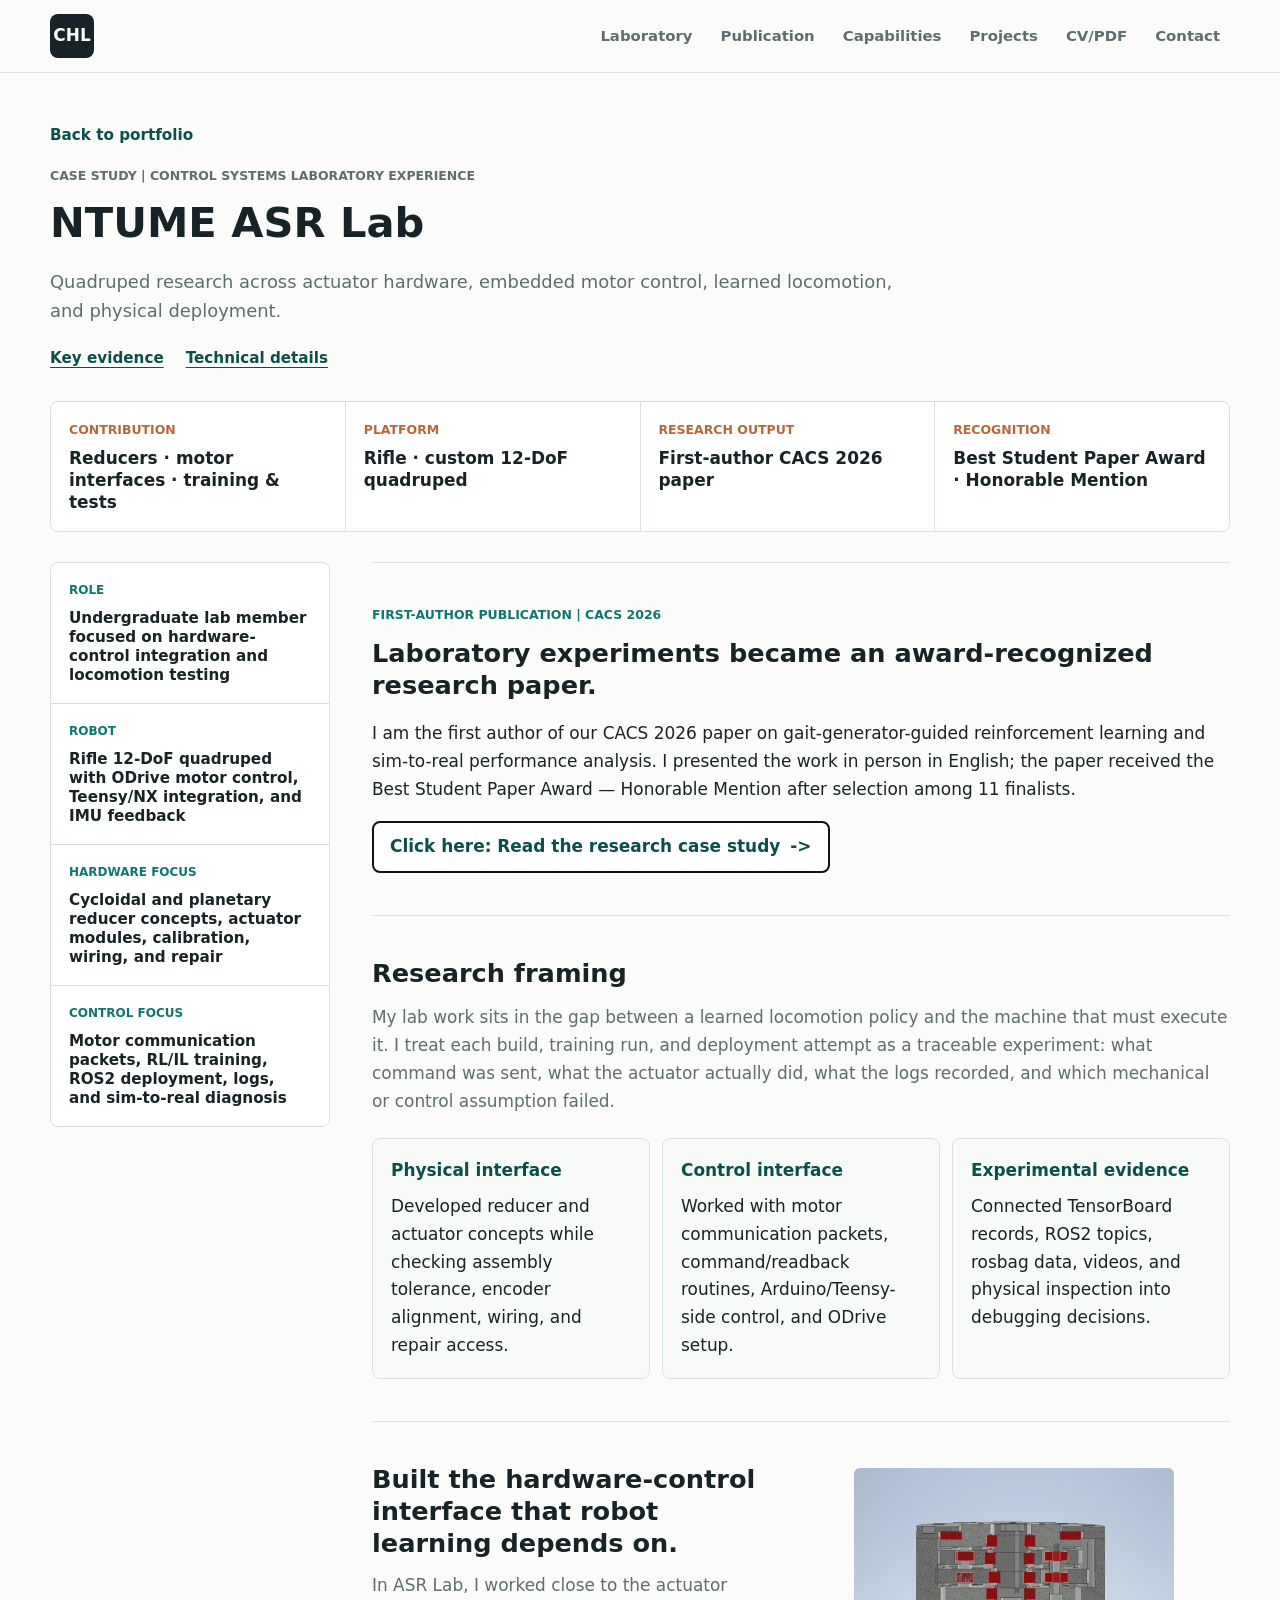
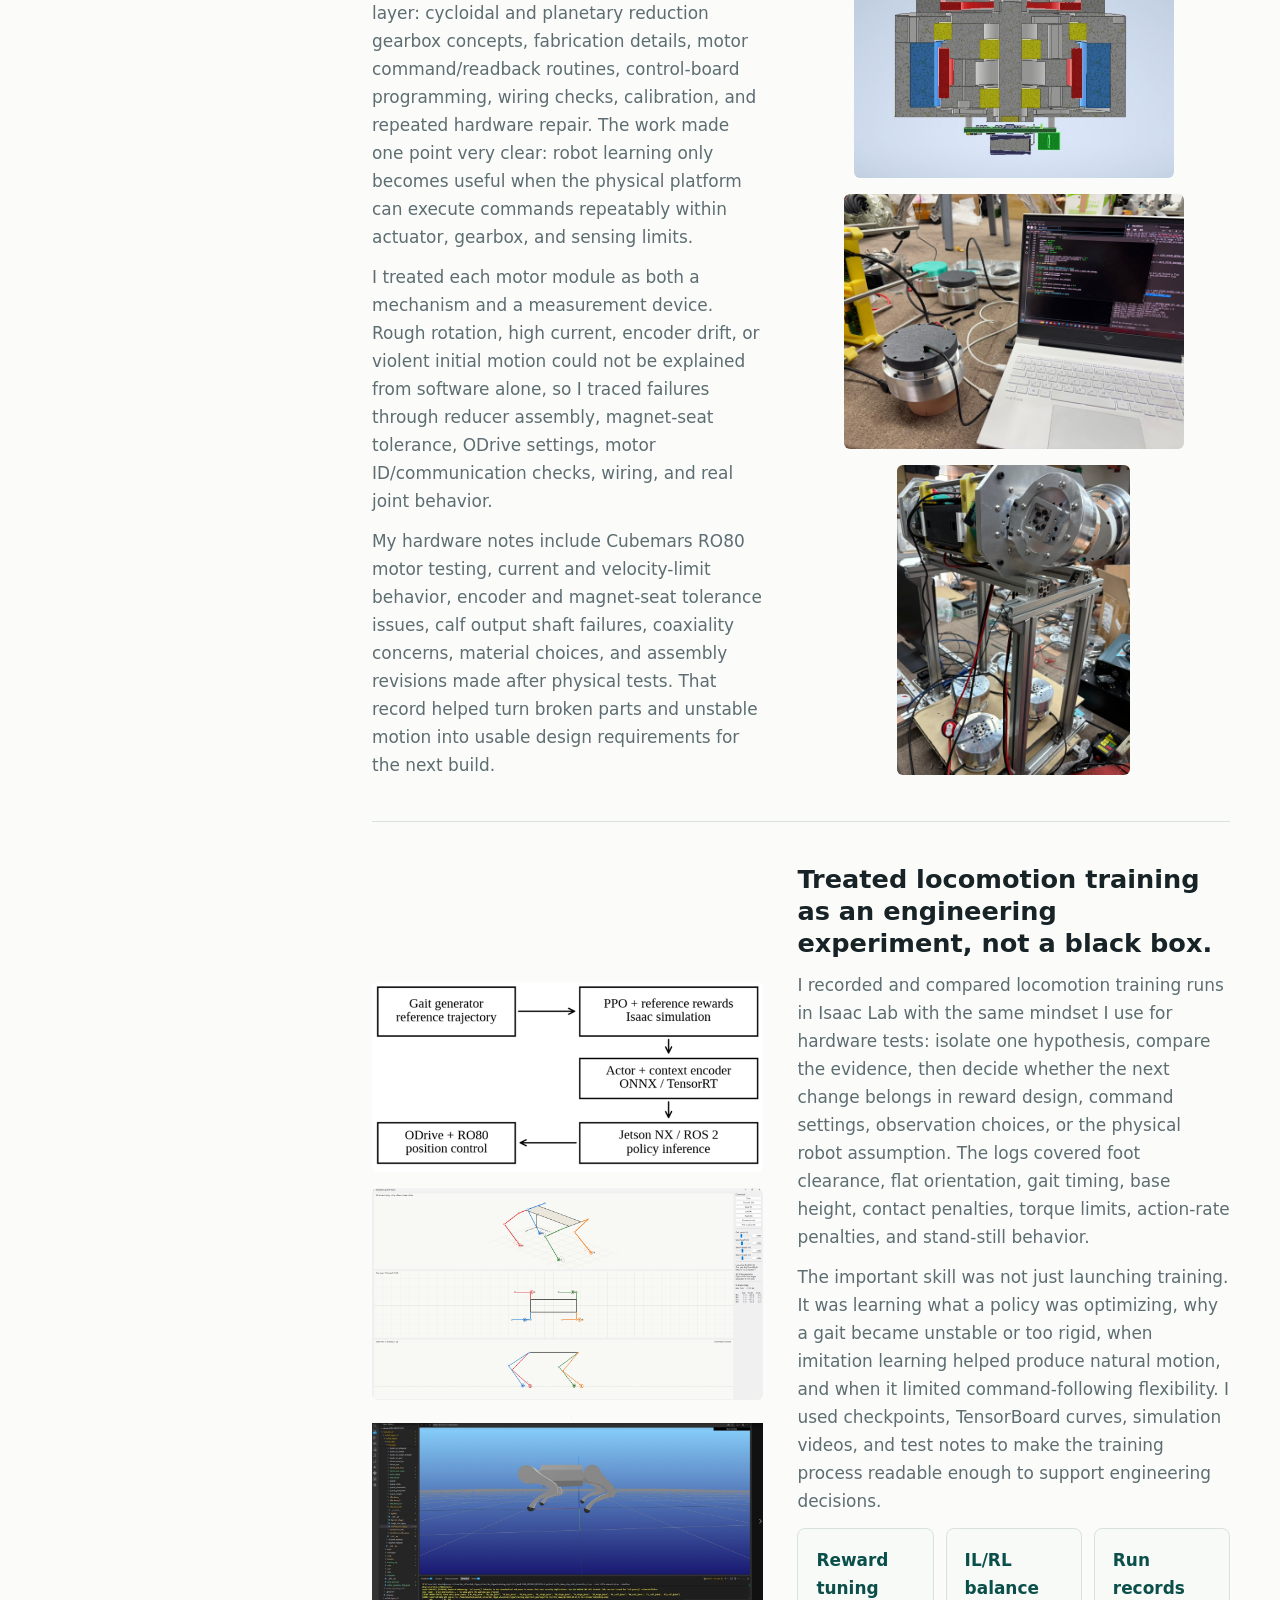
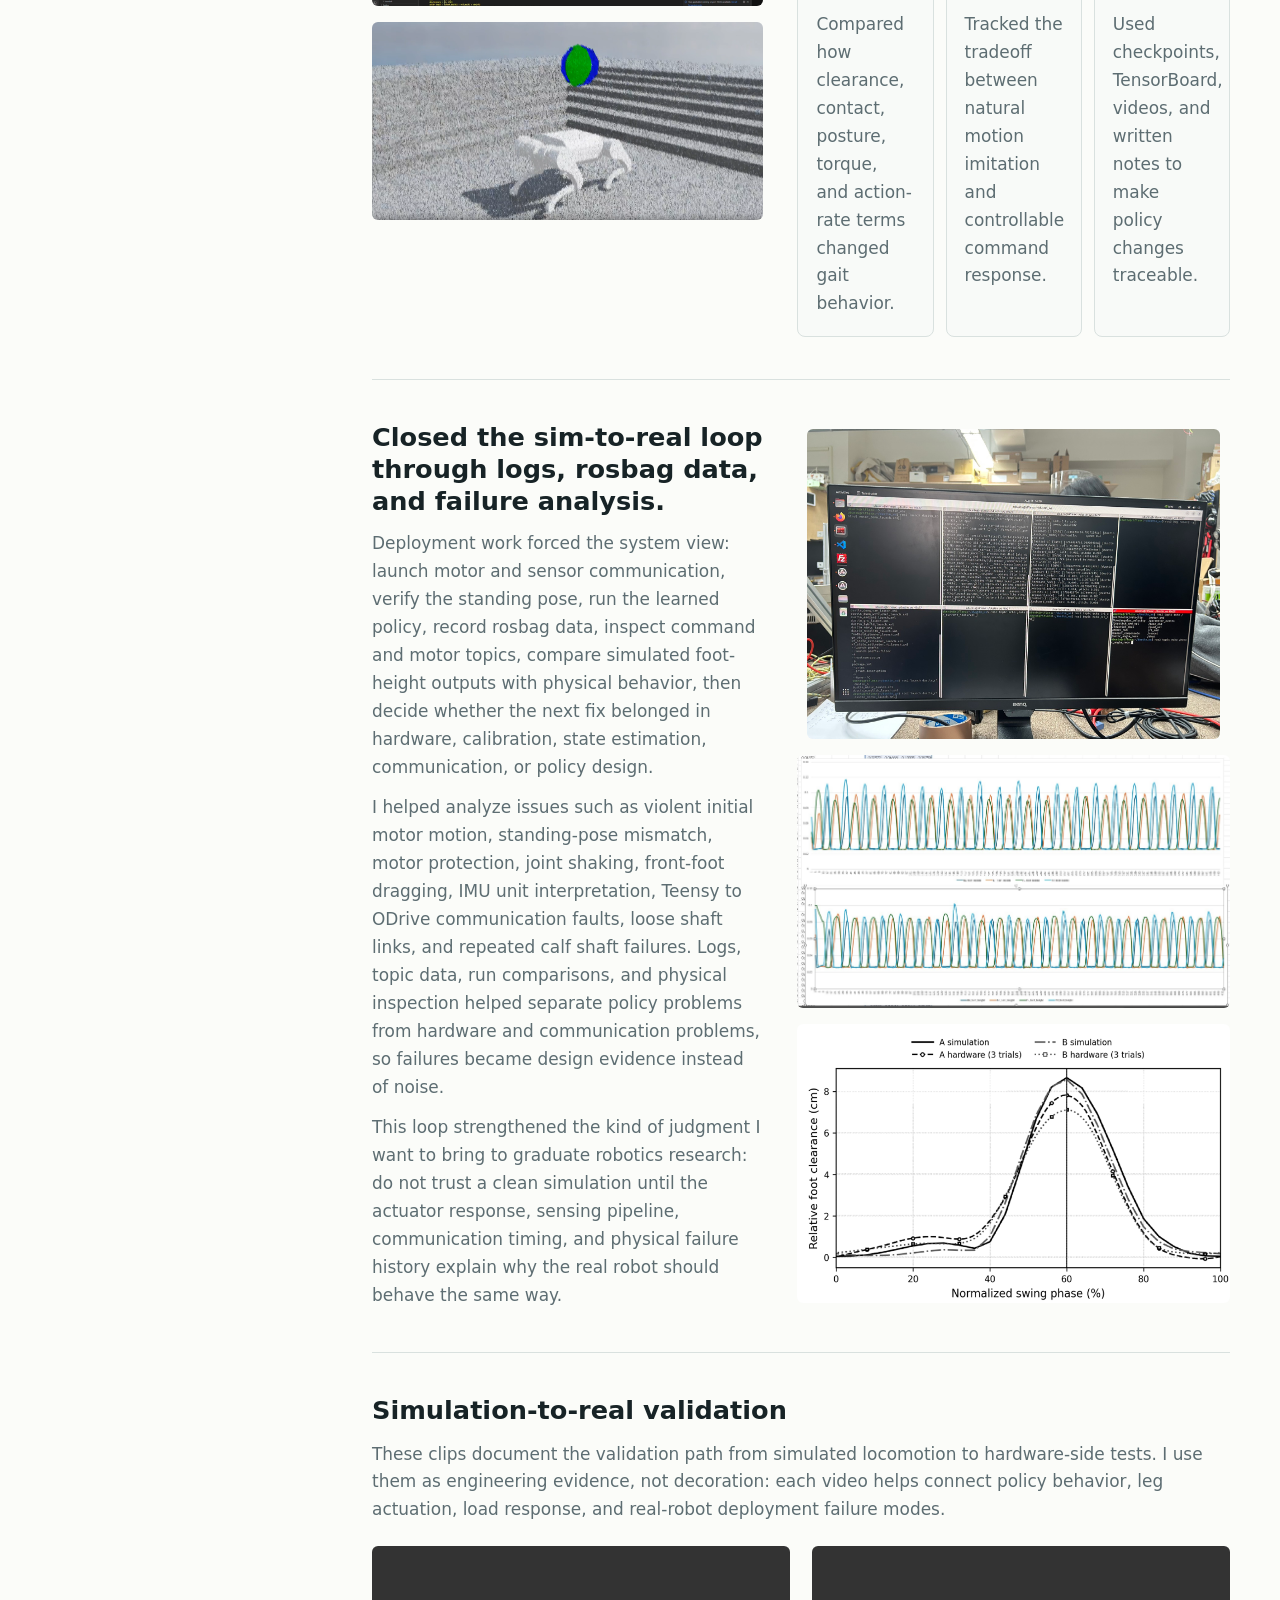
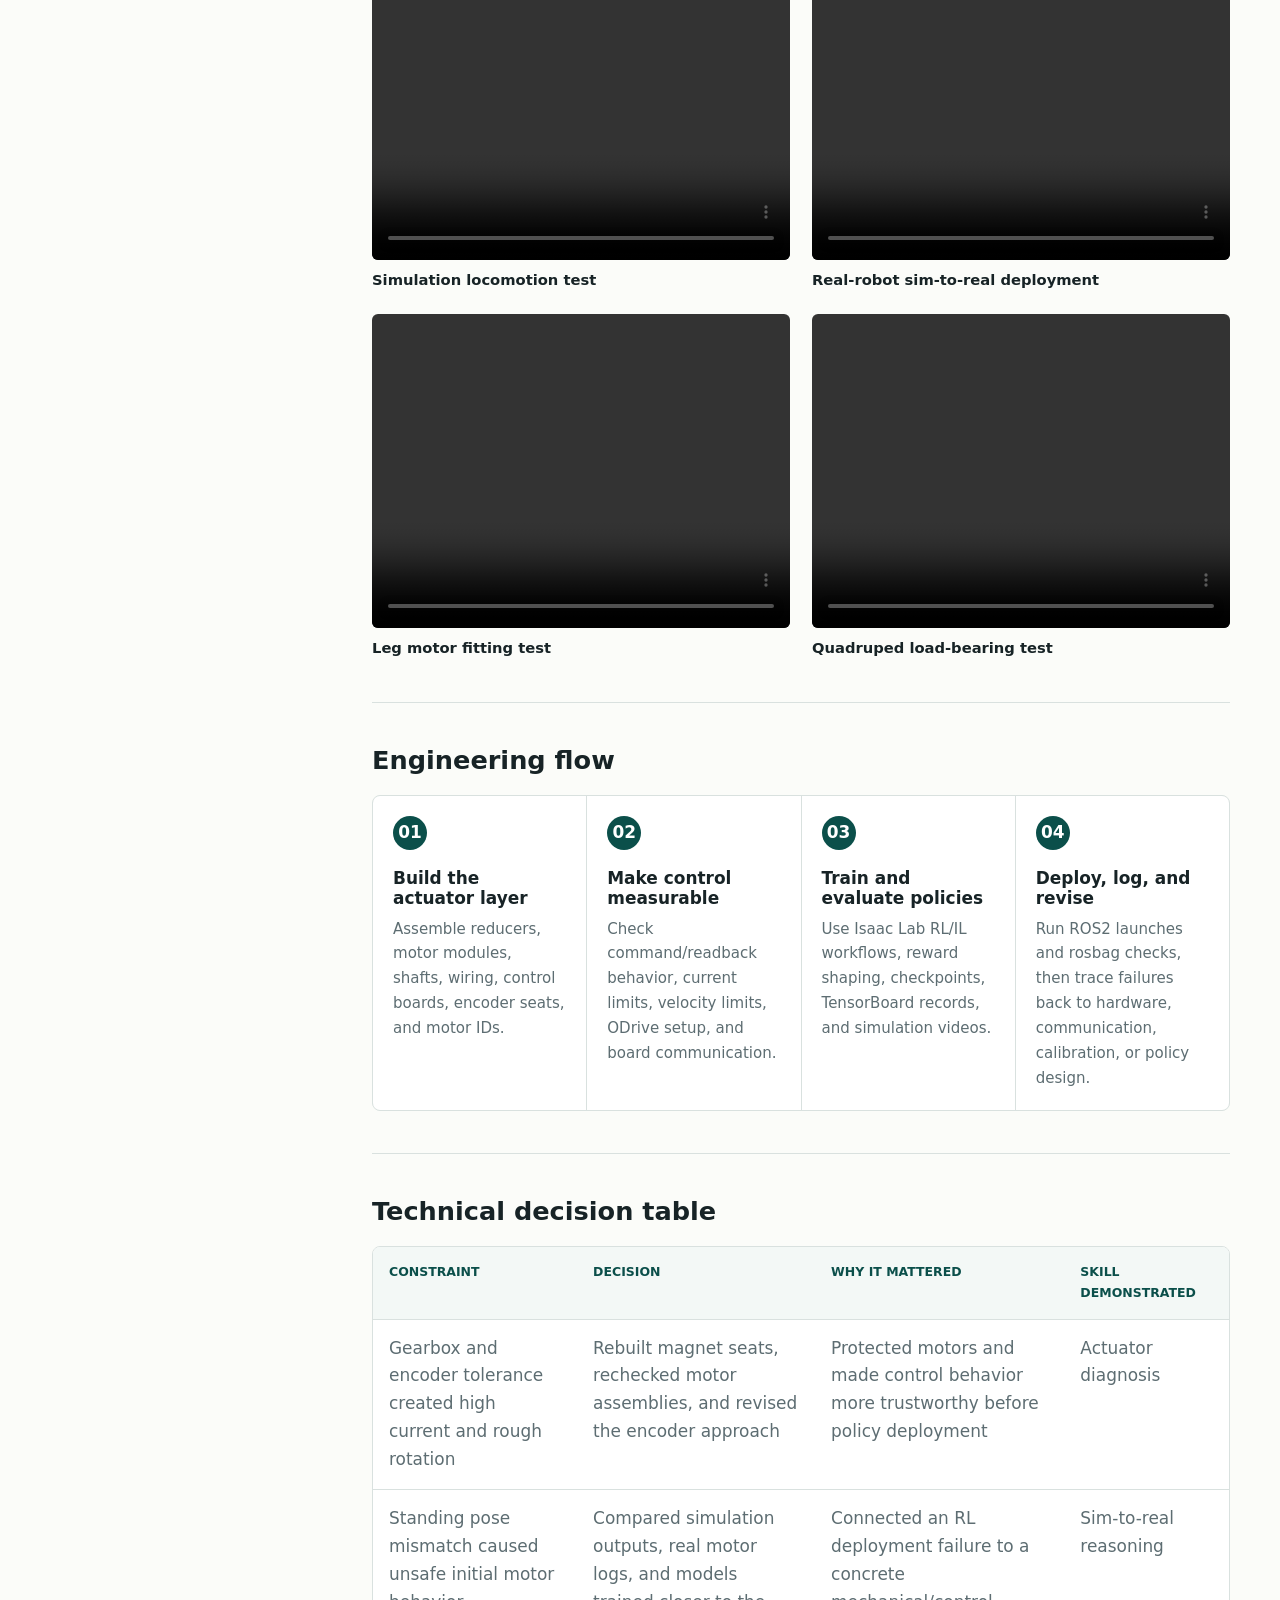
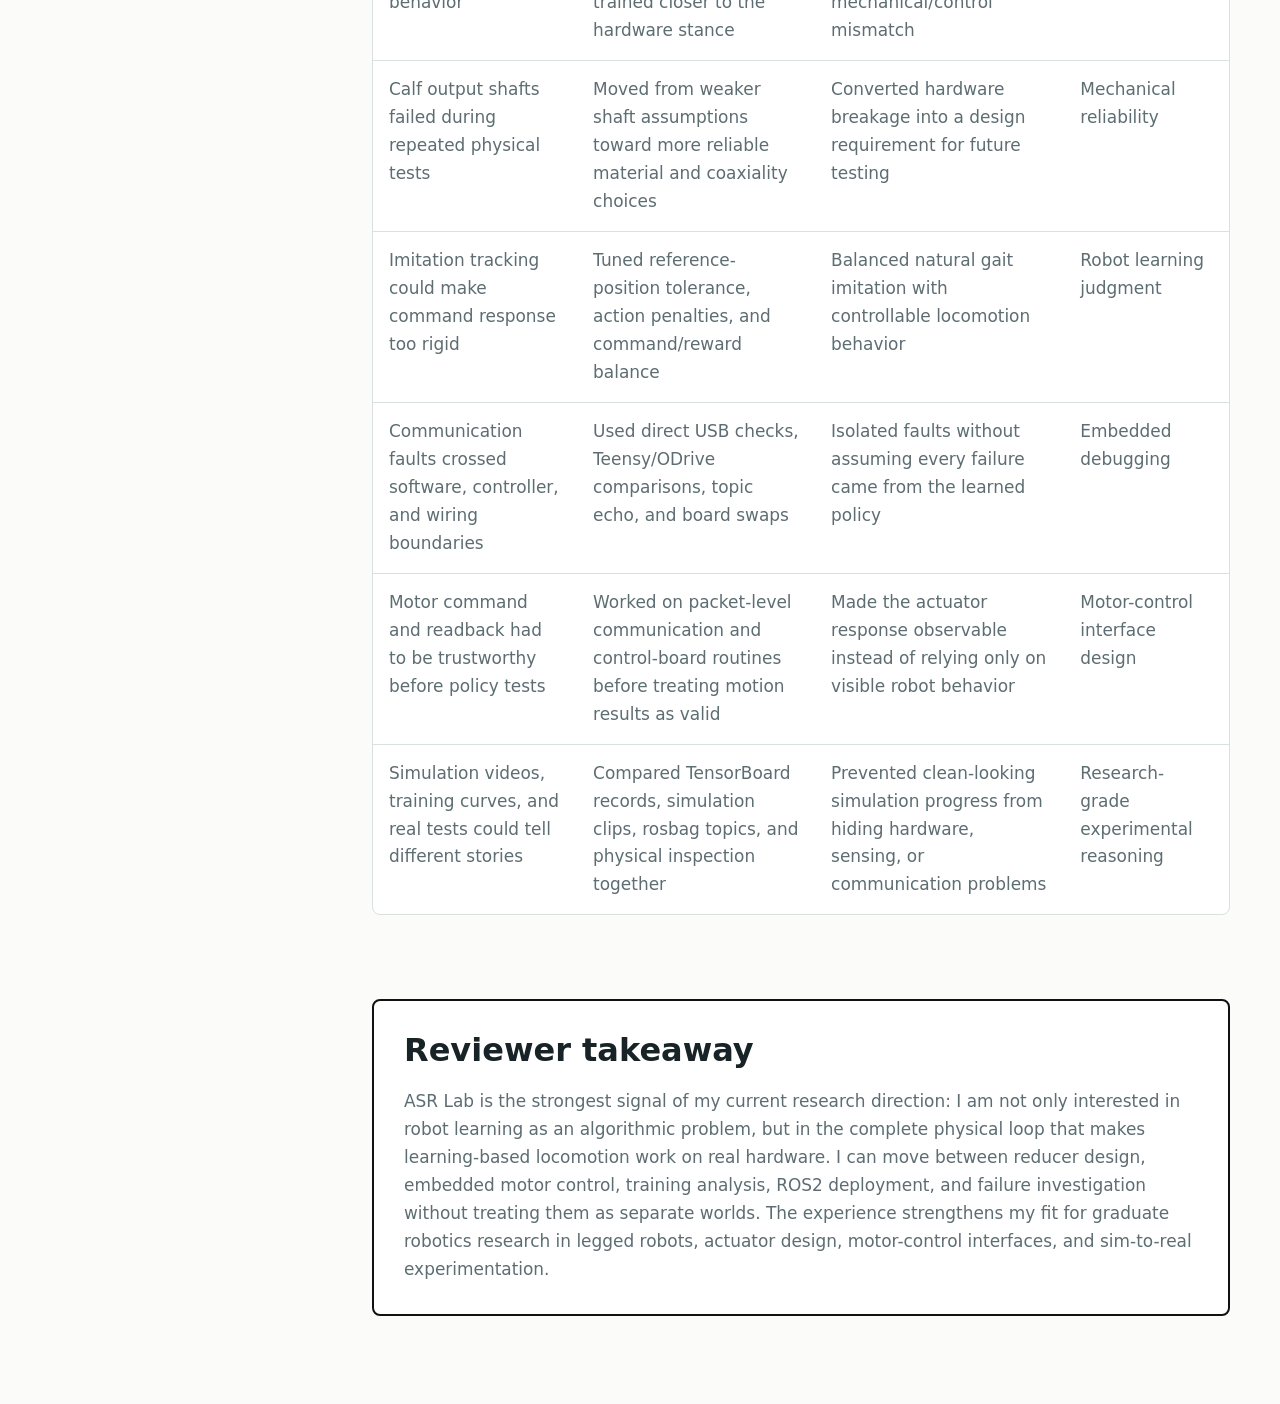
==== commit aa733b20: "Restore full case studies and expand education and recognition" ====
--- a/asr-lab.html
+++ b/asr-lab.html
@@ -8,11 +8,11 @@
 <meta content="Control systems laboratory experience of CHENG-HSUAN LEE in NTUME ASR Lab, focused on quadruped actuator hardware, motor communication, Isaac Lab locomotion training, ROS2 deployment, and sim-to-real debugging." name="description"/>
 <link href="site.css?v=20261108-focused" rel="stylesheet"/>
 <link href="project.css?v=20261108-focused" rel="stylesheet"/>
-<link href="focused.css?v=20261108-focused" rel="stylesheet"/></head>
+<link href="focused.css?v=20261108-expanded-cases" rel="stylesheet"/></head>
 <body class="project-page focused-case">
 <header class="site-header">
 <a aria-label="CHENG-HSUAN LEE home" class="brand" href="index.html#home">CHL</a>
-<nav aria-label="Primary navigation" class="nav-links"><a href="index.html#laboratory">Laboratory</a><a href="index.html#publication">Publication</a><a href="index.html#projects">Projects</a><a href="index.html#skills">Capabilities</a><a href="index.html#materials">CV/PDF</a><a href="index.html#contact">Contact</a></nav>
+<nav aria-label="Primary navigation" class="nav-links"><a href="index.html#laboratory">Laboratory</a><a href="index.html#publication">Publication</a><a href="index.html#skills">Capabilities</a><a href="index.html#projects">Projects</a><a href="index.html#materials">CV/PDF</a><a href="index.html#contact">Contact</a></nav>
 </header>
 <main>
 <section class="project-hero">
@@ -47,97 +47,142 @@
 <p>I am the first author of our CACS 2026 paper on gait-generator-guided reinforcement learning and sim-to-real performance analysis. I presented the work in person in English; the paper received the Best Student Paper Award — Honorable Mention after selection among 11 finalists.</p>
 <a class="text-link" href="cacs-2026.html">Click here: Read the research case study</a>
 </section>
+<section aria-labelledby="asr-framing-title" class="case-module">
+<h2 id="asr-framing-title">Research framing</h2>
+<p class="module-intro">
+              My lab work sits in the gap between a learned locomotion policy and the machine that must
+              execute it. I treat each build, training run, and deployment attempt as a traceable experiment:
+              what command was sent, what the actuator actually did, what the logs recorded, and which
+              mechanical or control assumption failed.
+            </p>
+<div class="decision-grid">
+<div class="decision-item">
+<strong>Physical interface</strong>
+<p>Developed reducer and actuator concepts while checking assembly tolerance, encoder alignment, wiring, and repair access.</p>
+</div>
+<div class="decision-item">
+<strong>Control interface</strong>
+<p>Worked with motor communication packets, command/readback routines, Arduino/Teensy-side control, and ODrive setup.</p>
+</div>
+<div class="decision-item">
+<strong>Experimental evidence</strong>
+<p>Connected TensorBoard records, ROS2 topics, rosbag data, videos, and physical inspection into debugging decisions.</p>
+</div>
+</div>
+</section>
 <article class="detail-feature asr-gallery-feature">
 <div class="detail-text">
-<h2>Actuator &amp; motor-control integration</h2>
-<p>Worked on reducer fabrication, motor command/readback, wiring, calibration, and hardware repair. I traced unreliable motion through both the mechanism and the controller before evaluating learned policies.</p>
-<details class="evidence-disclosure narrative-disclosure"><summary>Design &amp; debugging notes</summary><p>
+<h2>Built the hardware-control interface that robot learning depends on.</h2>
+<p>
+                In ASR Lab, I worked close to the actuator layer: cycloidal and planetary reduction
+                gearbox concepts, fabrication details, motor command/readback routines, control-board
+                programming, wiring checks, calibration, and repeated hardware repair. The work made one
+                point very clear: robot learning only becomes useful when the physical platform can execute
+                commands repeatably within actuator, gearbox, and sensing limits.
+              </p>
+<p>
                 I treated each motor module as both a mechanism and a measurement device. Rough rotation,
                 high current, encoder drift, or violent initial motion could not be explained from software
                 alone, so I traced failures through reducer assembly, magnet-seat tolerance, ODrive settings,
                 motor ID/communication checks, wiring, and real joint behavior.
-              </p><p>
+              </p>
+<p>
                 My hardware notes include Cubemars RO80 motor testing, current and velocity-limit behavior,
                 encoder and magnet-seat tolerance issues, calf output shaft failures, coaxiality concerns,
                 material choices, and assembly revisions made after physical tests. That record helped turn
                 broken parts and unstable motion into usable design requirements for the next build.
-              </p></details></div>
+              </p>
+</div>
 <div aria-label="ASR Lab hardware media area" class="feature-media asr-hardware-mosaic">
 <figure class="media-photo media-primary">
-<img alt="ASR Lab actuator and gearbox hardware interface documentation" decoding="async" height="1142" loading="lazy" src="assets/photos/asr-hardware-interface-gearbox.png" width="1179"/>
+<img alt="ASR Lab actuator and gearbox hardware interface documentation" src="assets/photos/asr-hardware-interface-gearbox.png"/>
 </figure>
 <figure class="media-photo media-secondary asr-compact-photo">
-<img alt="ASR Lab quadruped actuator module and wiring close-up" decoding="async" height="1108" loading="lazy" src="assets/photos/asr-hardware-interface-motor-a.jpg" width="1477"/>
-</figure>
-<figure class="media-photo media-secondary">
-<img alt="ASR Lab quadruped hardware assembly and actuator testing view" decoding="async" height="1477" loading="lazy" src="assets/photos/asr-hardware-interface-motor-b.jpg" width="1108"/>
+<img alt="ASR Lab quadruped actuator module and wiring close-up" src="assets/photos/asr-hardware-interface-motor-a.jpg"/>
+</figure>
+<figure class="media-photo media-secondary">
+<img alt="ASR Lab quadruped hardware assembly and actuator testing view" src="assets/photos/asr-hardware-interface-motor-b.jpg"/>
 </figure>
 </div>
 </article>
 <article class="detail-feature reverse asr-gallery-feature">
 <div class="detail-text">
-<h2>Locomotion training as an experiment</h2>
-<p>Compared reward design, gait timing, posture, contact, torque, and action smoothness using Isaac Lab training logs, checkpoints, and simulation videos.</p>
-<details class="evidence-disclosure"><summary>Implementation checkpoints</summary><div class="decision-grid">
-<div class="decision-item">
-<strong>Reward tuning</strong>
-<p>Compared how clearance, contact, posture, torque, and action-rate terms changed gait behavior.</p>
-</div>
-<div class="decision-item">
-<strong>IL/RL balance</strong>
-<p>Tracked the tradeoff between natural motion imitation and controllable command response.</p>
-</div>
-<div class="decision-item">
-<strong>Run records</strong>
-<p>Used checkpoints, TensorBoard, videos, and written notes to make policy changes traceable.</p>
-</div>
-</div></details>
-<details class="evidence-disclosure narrative-disclosure"><summary>Design &amp; debugging notes</summary><p>
+<h2>Treated locomotion training as an engineering experiment, not a black box.</h2>
+<p>
+                I recorded and compared locomotion training runs in Isaac Lab with the same mindset I use
+                for hardware tests: isolate one hypothesis, compare the evidence, then decide whether the
+                next change belongs in reward design, command settings, observation choices, or the physical
+                robot assumption. The logs covered foot clearance, flat orientation, gait timing, base
+                height, contact penalties, torque limits, action-rate penalties, and stand-still behavior.
+              </p>
+<p>
                 The important skill was not just launching training. It was learning what a policy was
                 optimizing, why a gait became unstable or too rigid, when imitation learning helped produce
                 natural motion, and when it limited command-following flexibility. I used checkpoints,
                 TensorBoard curves, simulation videos, and test notes to make the training process readable
                 enough to support engineering decisions.
-              </p></details></div>
+              </p>
+<div class="decision-grid">
+<div class="decision-item">
+<strong>Reward tuning</strong>
+<p>Compared how clearance, contact, posture, torque, and action-rate terms changed gait behavior.</p>
+</div>
+<div class="decision-item">
+<strong>IL/RL balance</strong>
+<p>Tracked the tradeoff between natural motion imitation and controllable command response.</p>
+</div>
+<div class="decision-item">
+<strong>Run records</strong>
+<p>Used checkpoints, TensorBoard, videos, and written notes to make policy changes traceable.</p>
+</div>
+</div>
+</div>
 <div aria-label="ASR Lab training media area" class="feature-media asr-media-gallery asr-training-gallery">
 <figure class="media-photo media-primary asr-gallery-wide">
-<img alt="ASR Lab locomotion policy training summary screenshot" decoding="async" height="334" loading="lazy" src="assets/photos/asr-training-policy-summary.png" width="690"/>
-</figure>
-<figure class="media-photo media-secondary">
-<img alt="ASR Lab quadruped locomotion simulation environment view" decoding="async" height="1388" loading="lazy" src="assets/photos/asr-training-simulation-view.png" width="2559"/>
-</figure>
-<figure class="media-photo media-secondary">
-<img alt="Isaac Lab locomotion training experiment and simulation screenshot" decoding="async" height="1202" loading="lazy" src="assets/photos/asr-training-experiment.png" width="2469"/>
-</figure>
-<figure class="media-photo media-secondary">
-<img alt="ASR Lab locomotion training run comparison and diagnostic plots" decoding="async" height="641" loading="lazy" src="assets/photos/asr-training-run-comparison.png" width="1271"/>
+<img alt="ASR Lab locomotion policy training summary screenshot" src="assets/photos/asr-training-policy-summary.png"/>
+</figure>
+<figure class="media-photo media-secondary">
+<img alt="ASR Lab quadruped locomotion simulation environment view" src="assets/photos/asr-training-simulation-view.png"/>
+</figure>
+<figure class="media-photo media-secondary">
+<img alt="Isaac Lab locomotion training experiment and simulation screenshot" src="assets/photos/asr-training-experiment.png"/>
+</figure>
+<figure class="media-photo media-secondary">
+<img alt="ASR Lab locomotion training run comparison and diagnostic plots" src="assets/photos/asr-training-run-comparison.png"/>
 </figure>
 </div>
 </article>
 <article class="detail-feature asr-gallery-feature">
 <div class="detail-text">
-<h2>Deployment &amp; failure analysis</h2>
-<p>Used ROS 2 topics, rosbag records, joint feedback, current traces, and physical inspection to distinguish policy failures from hardware, calibration, sensing, and communication faults.</p>
-<details class="evidence-disclosure narrative-disclosure"><summary>Design &amp; debugging notes</summary><p>
+<h2>Closed the sim-to-real loop through logs, rosbag data, and failure analysis.</h2>
+<p>
+                Deployment work forced the system view: launch motor and sensor communication, verify the
+                standing pose, run the learned policy, record rosbag data, inspect command and motor topics,
+                compare simulated foot-height outputs with physical behavior, then decide whether the next
+                fix belonged in hardware, calibration, state estimation, communication, or policy design.
+              </p>
+<p>
                 I helped analyze issues such as violent initial motor motion, standing-pose mismatch,
                 motor protection, joint shaking, front-foot dragging, IMU unit interpretation, Teensy to
                 ODrive communication faults, loose shaft links, and repeated calf shaft failures. Logs,
                 topic data, run comparisons, and physical inspection helped separate policy problems from
                 hardware and communication problems, so failures became design evidence instead of noise.
-              </p><p>
+              </p>
+<p>
                 This loop strengthened the kind of judgment I want to bring to graduate robotics research:
                 do not trust a clean simulation until the actuator response, sensing pipeline, communication
                 timing, and physical failure history explain why the real robot should behave the same way.
-              </p></details></div>
+              </p>
+</div>
 <div aria-label="ASR Lab deployment media area" class="feature-media asr-media-gallery asr-deployment-gallery">
 <figure class="media-photo media-primary asr-gallery-wide">
-<img alt="ASR Lab actuator bench testing with control computer and motor hardware" decoding="async" height="1108" loading="lazy" src="assets/photos/asr-sim-to-real-bench-test.jpg" width="1477"/>
-</figure>
-<figure class="media-photo media-secondary">
-<img alt="ASR Lab sim-to-real debugging and quadruped deployment test documentation" decoding="async" height="1030" loading="lazy" src="assets/photos/asr-sim-to-real-debug.jpg" width="1766"/>
-</figure>
-<figure class="media-photo media-secondary">
-<img alt="ASR Lab sim-to-real log review and debugging record" decoding="async" height="510" loading="lazy" src="assets/photos/asr-sim-to-real-log-view.png" width="791"/>
+<img alt="ASR Lab actuator bench testing with control computer and motor hardware" src="assets/photos/asr-sim-to-real-bench-test.jpg"/>
+</figure>
+<figure class="media-photo media-secondary">
+<img alt="ASR Lab sim-to-real debugging and quadruped deployment test documentation" src="assets/photos/asr-sim-to-real-debug.jpg"/>
+</figure>
+<figure class="media-photo media-secondary">
+<img alt="ASR Lab sim-to-real log review and debugging record" src="assets/photos/asr-sim-to-real-log-view.png"/>
 </figure>
 </div>
 </article>
@@ -167,29 +212,7 @@
 </figure>
 </div>
 </section>
-<details class="evidence-disclosure technical-disclosure" id="technical-details"><summary>Technical details, decisions &amp; methods</summary><section aria-labelledby="asr-framing-title" class="case-module">
-<h2 id="asr-framing-title">Research framing</h2>
-<p class="module-intro">
-              My lab work sits in the gap between a learned locomotion policy and the machine that must
-              execute it. I treat each build, training run, and deployment attempt as a traceable experiment:
-              what command was sent, what the actuator actually did, what the logs recorded, and which
-              mechanical or control assumption failed.
-            </p>
-<div class="decision-grid">
-<div class="decision-item">
-<strong>Physical interface</strong>
-<p>Developed reducer and actuator concepts while checking assembly tolerance, encoder alignment, wiring, and repair access.</p>
-</div>
-<div class="decision-item">
-<strong>Control interface</strong>
-<p>Worked with motor communication packets, command/readback routines, Arduino/Teensy-side control, and ODrive setup.</p>
-</div>
-<div class="decision-item">
-<strong>Experimental evidence</strong>
-<p>Connected TensorBoard records, ROS2 topics, rosbag data, videos, and physical inspection into debugging decisions.</p>
-</div>
-</div>
-</section><section aria-labelledby="asr-flow-title" class="case-module">
+<div id="technical-details"><section aria-labelledby="asr-flow-title" class="case-module">
 <h2 id="asr-flow-title">Engineering flow</h2>
 <div aria-label="ASR Lab engineering flow" class="system-flow">
 <article class="flow-step">
@@ -213,7 +236,8 @@
 <p>Run ROS2 launches and rosbag checks, then trace failures back to hardware, communication, calibration, or policy design.</p>
 </article>
 </div>
-</section><section aria-labelledby="asr-table-title" class="case-module">
+</section></div>
+<section aria-labelledby="asr-table-title" class="case-module">
 <h2 id="asr-table-title">Technical decision table</h2>
 <div class="decision-table-wrap">
 <table class="decision-table">
@@ -271,7 +295,20 @@
 </tbody>
 </table>
 </div>
-</section></details></section>
+</section>
+<section aria-labelledby="asr-takeaway-title" class="takeaway-band">
+<h2 id="asr-takeaway-title">Reviewer takeaway</h2>
+<p>
+              ASR Lab is the strongest signal of my current research direction: I am not only interested
+              in robot learning as an algorithmic problem, but in the complete physical loop that makes
+              learning-based locomotion work on real hardware. I can move between reducer design,
+              embedded motor control, training analysis, ROS2 deployment, and failure investigation without
+              treating them as separate worlds. The experience strengthens my fit for graduate robotics
+              research in legged robots, actuator design, motor-control interfaces, and sim-to-real
+              experimentation.
+            </p>
+</section>
+</section>
 </section>
 </main>
 </body>
--- a/focused.css
+++ b/focused.css
@@ -186,6 +186,9 @@
 .focused-home .education-band { background: #f1f5f4; }
 .education-summary { display: grid; grid-template-columns: 1fr 1fr; gap: 36px; }
 .education-summary > p { margin: 0; }
+.education-coursework h3 { margin-top: 0; }
+.education-coursework .disclosure-body { padding: 0; }
+.education-coursework p:first-child { margin-top: 0; }
 .focused-home .awards-layout { grid-template-columns: repeat(2, minmax(0, 1fr)); }
 .focused-home .award-list { border: 0; border-radius: 0; background: none; padding: 0; }
 .focused-home .award-list h3 { margin-top: 0; }
@@ -223,11 +226,6 @@
 .focused-case .fact-strip article { min-height: 0; padding: 18px; }
 .focused-case .fact-strip { top: 100px; }
 .focused-case .fact-strip strong { font-size: 0.95rem; }
-.focused-case .narrative-disclosure { margin-top: 4px; }
-.focused-case .narrative-disclosure p { padding-bottom: 12px; }
-.focused-case .technical-disclosure > summary { font-size: 1.2rem; }
-.focused-case .technical-disclosure .case-module:first-of-type { border-top: 0; }
-.focused-case .technical-disclosure .case-module { padding-block: 24px; }
 .focused-case .publication-highlights { margin-block: 20px; }
 .focused-case .publication-highlights li { font-size: 0.95rem; padding: 8px 12px; }
 
